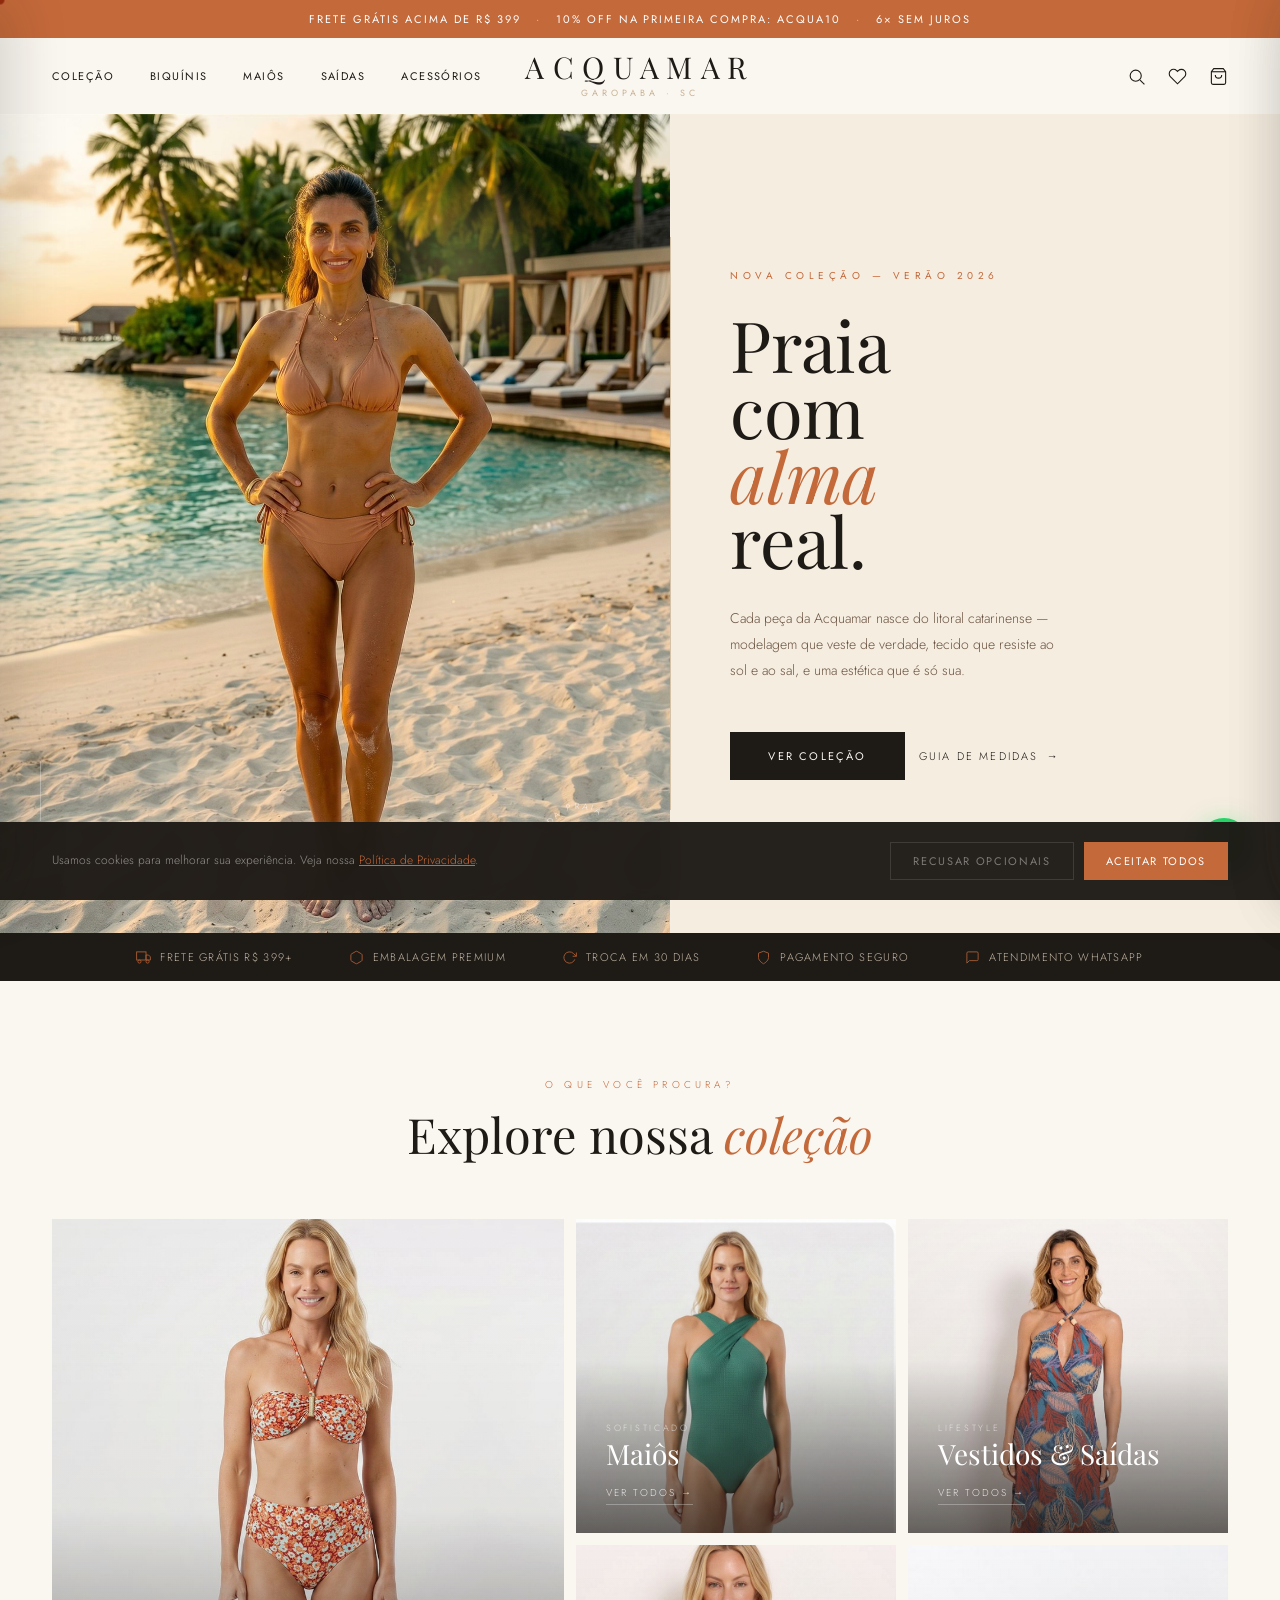
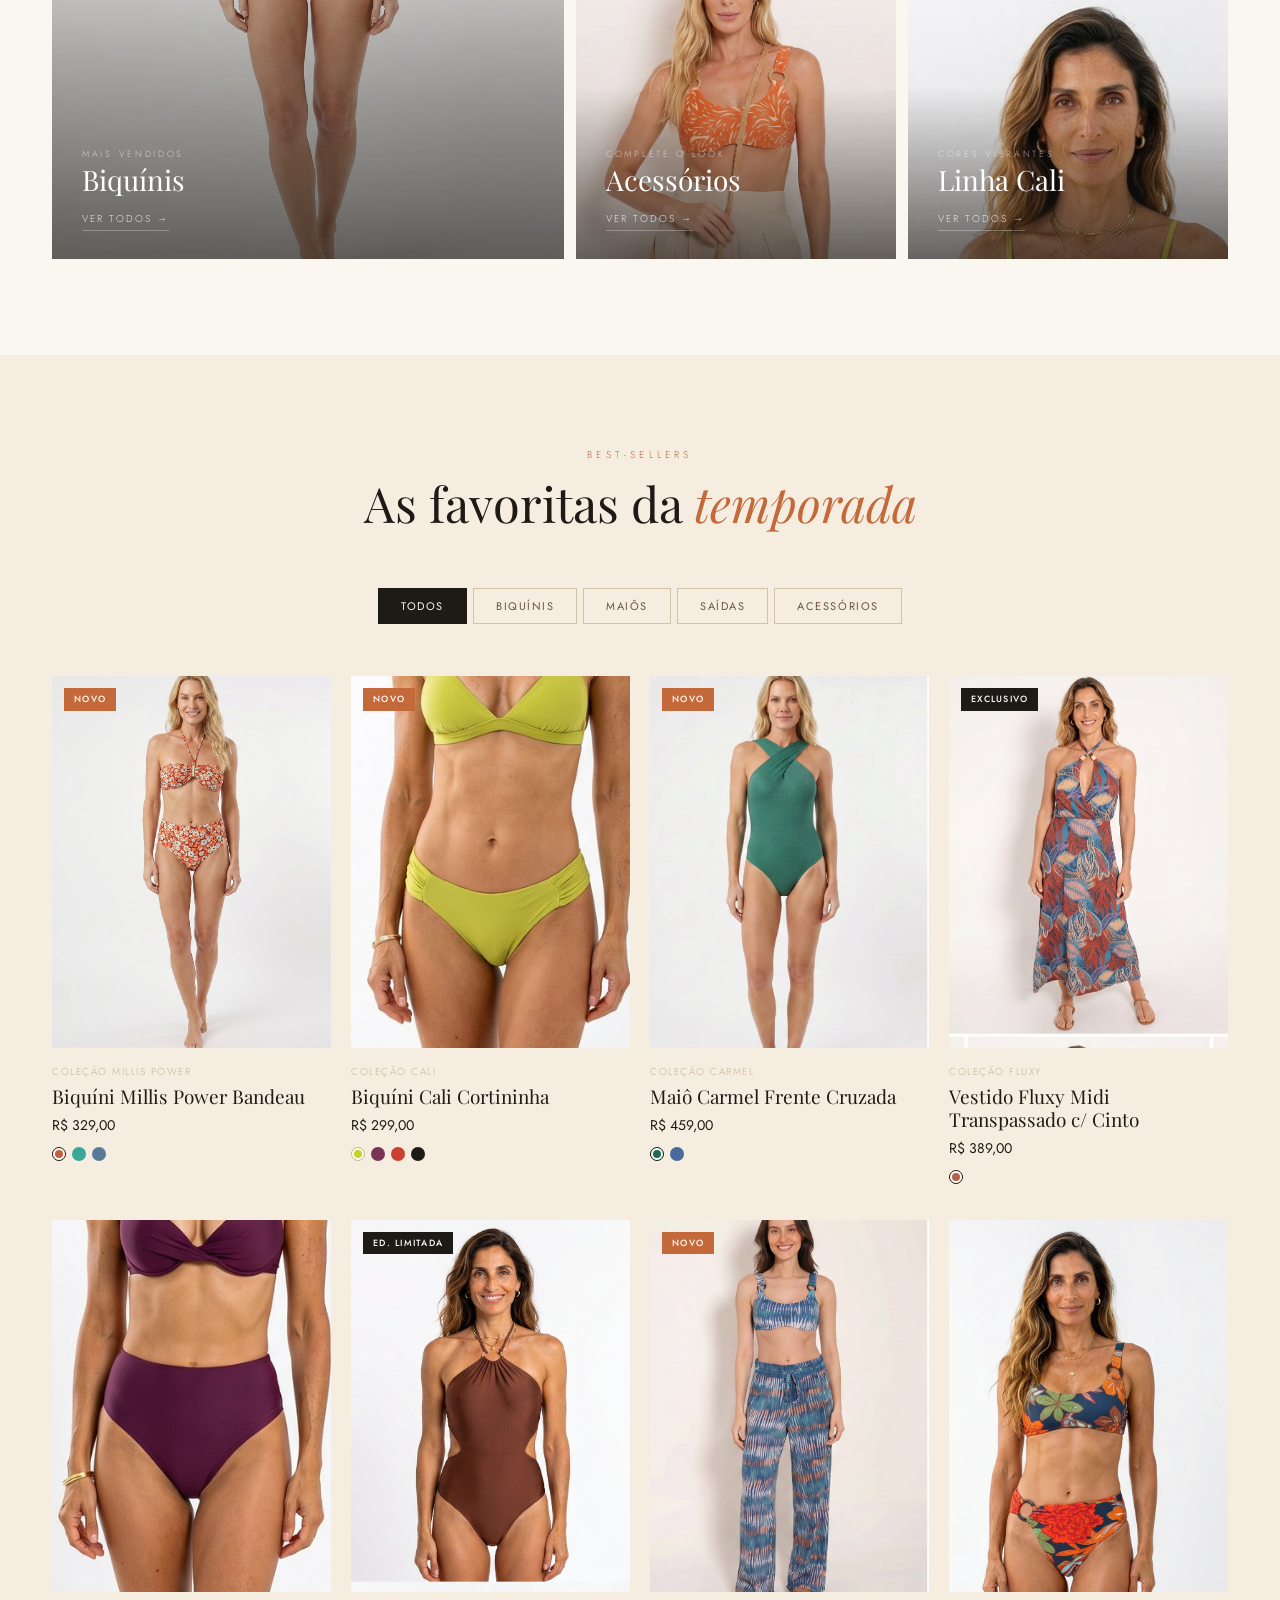
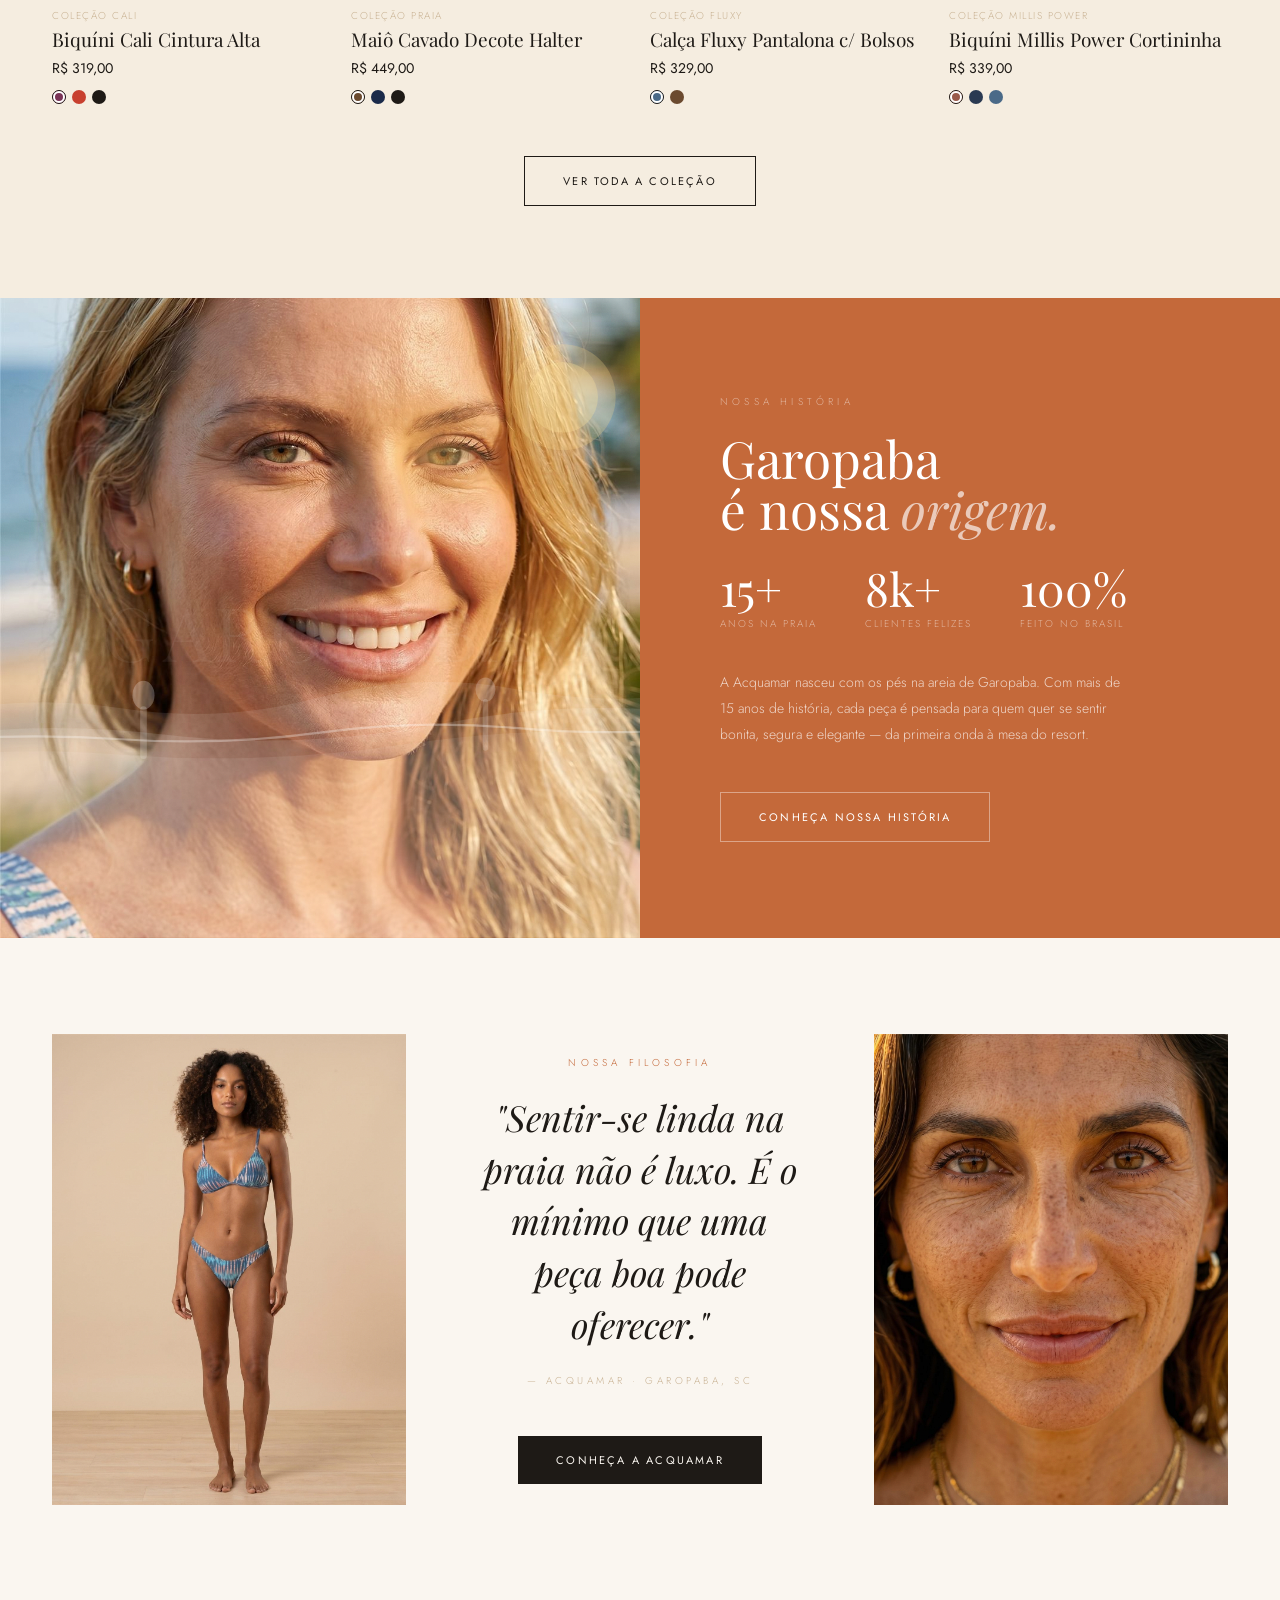
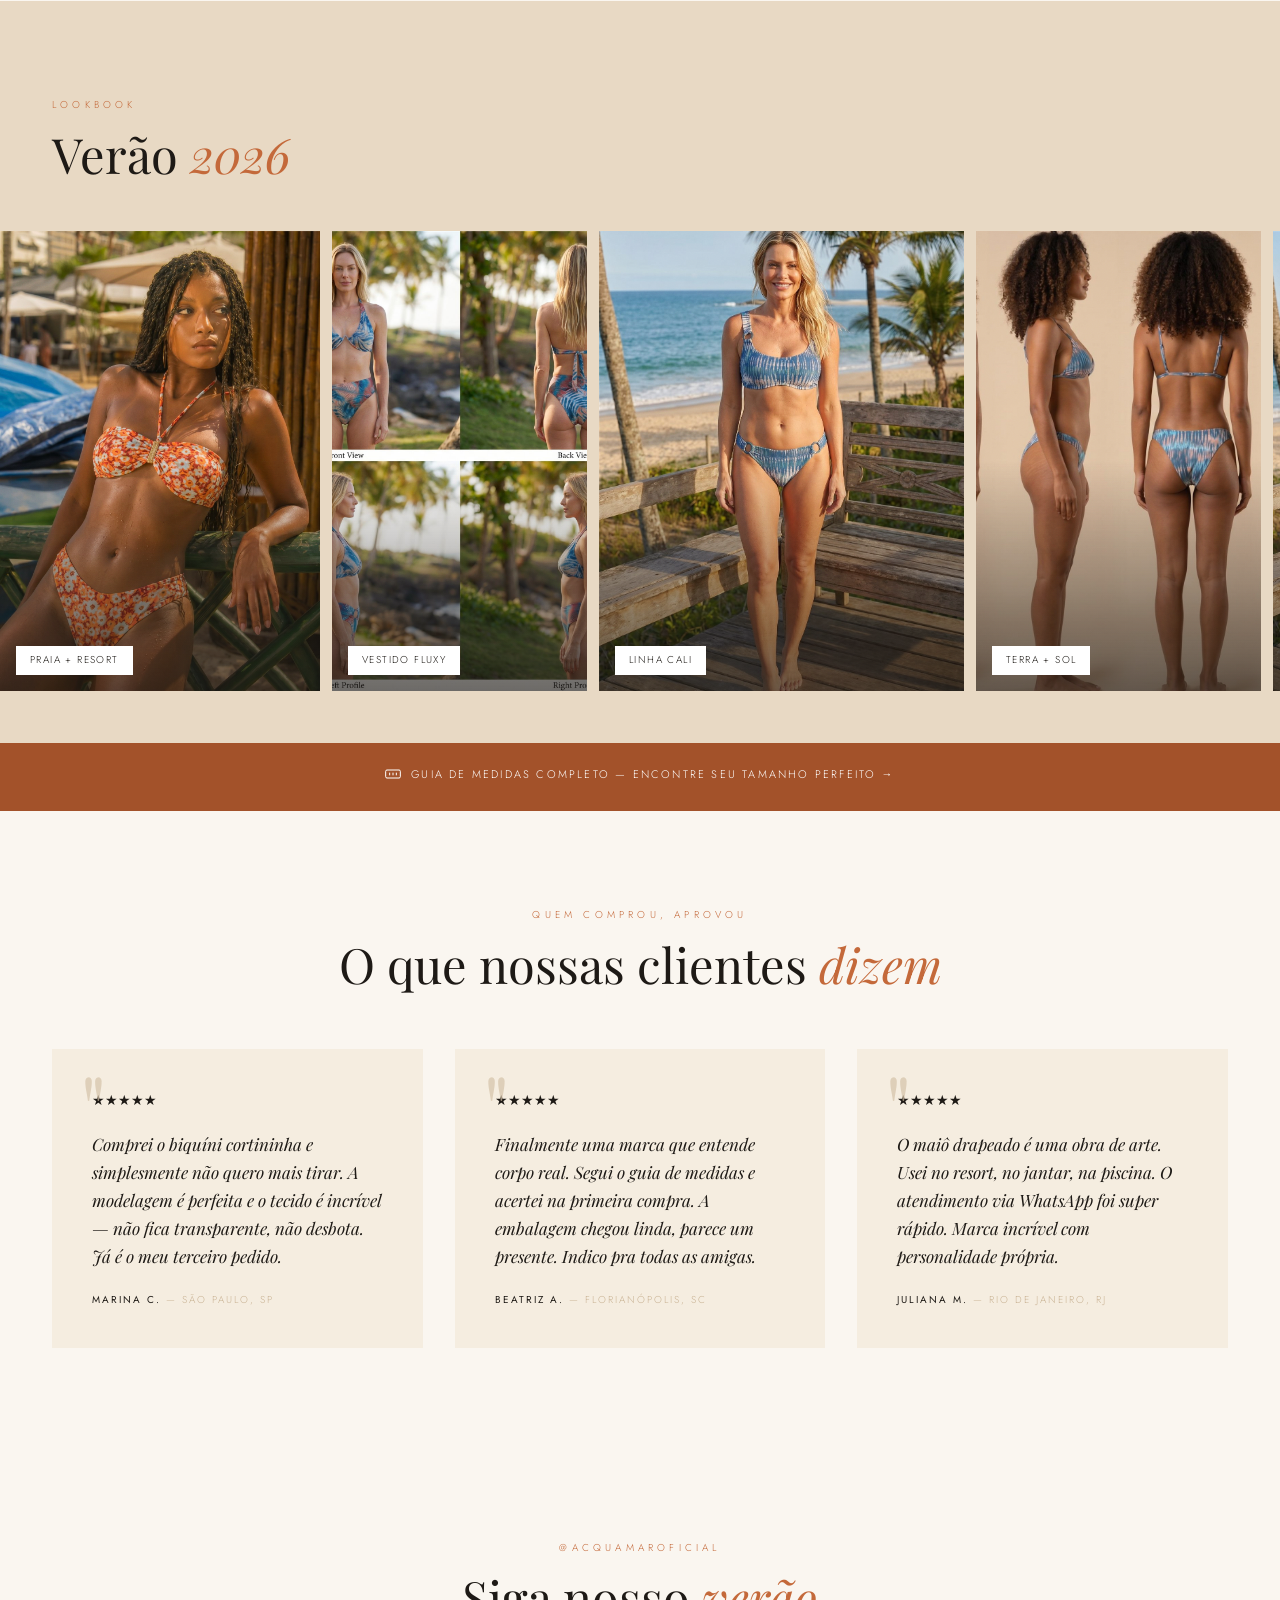
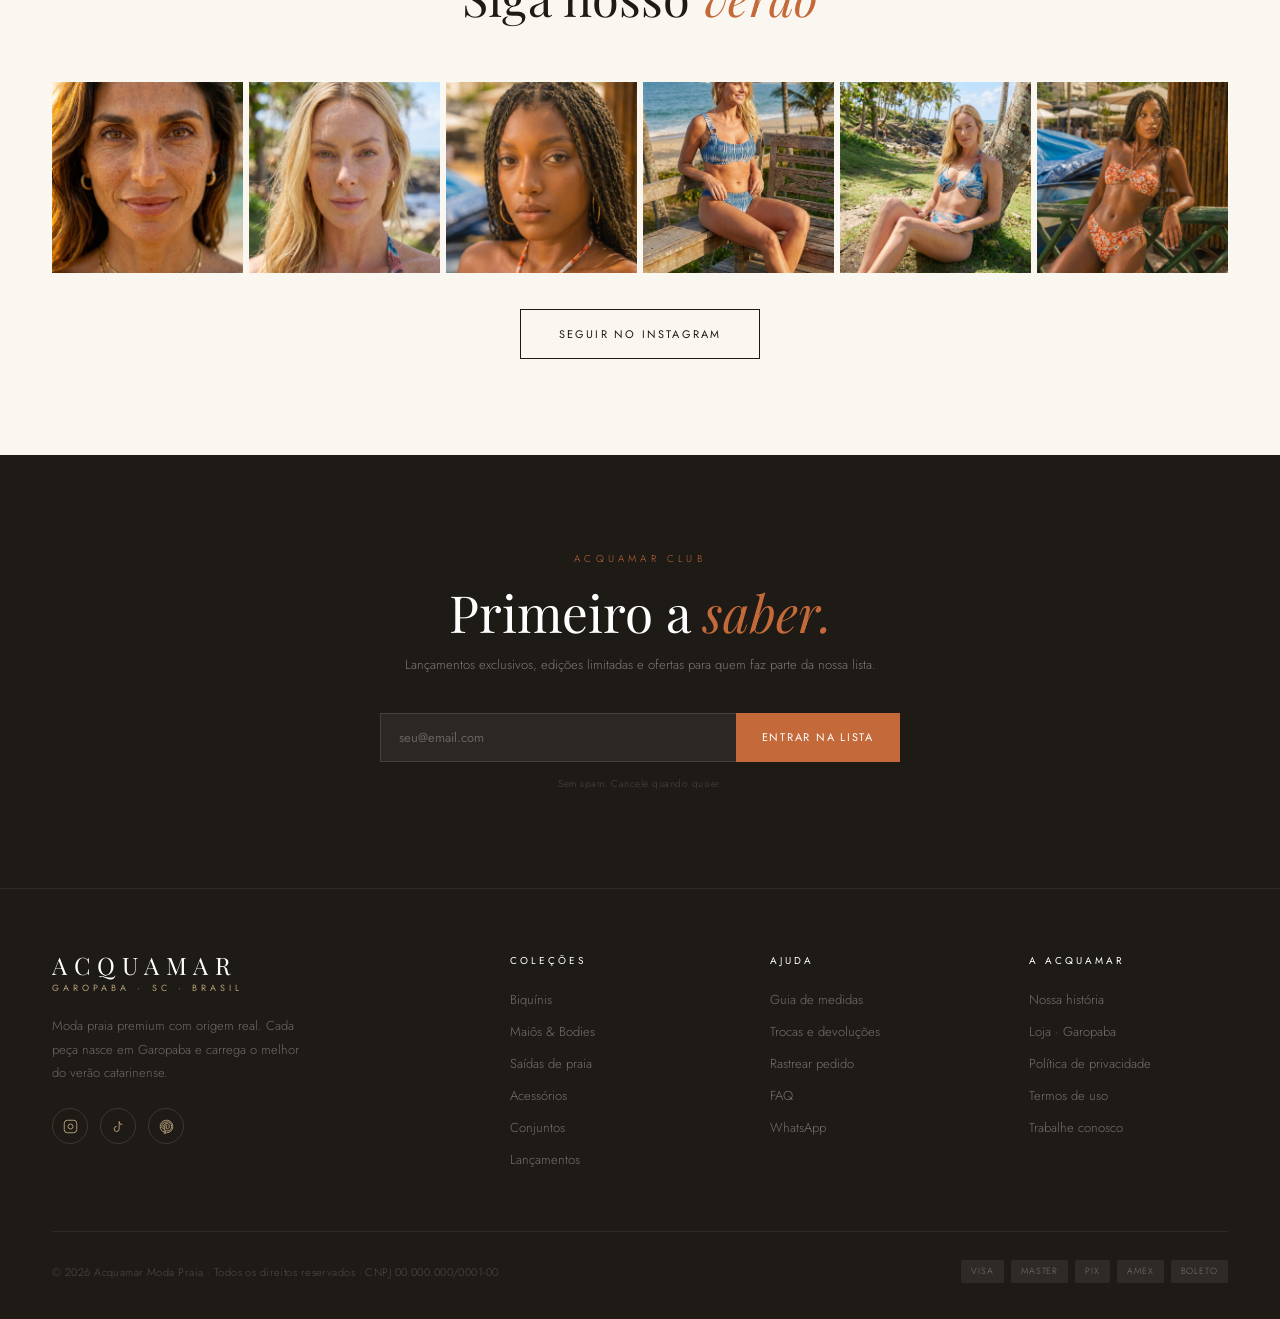
==== index.html @ 927a7f11 "fix: ajusta enquadramento das imagens no painel de categorias e separa recortes mobile" ====
<!DOCTYPE html>
<html lang="pt-BR">
<head>
  <meta charset="UTF-8"/>
  <meta name="viewport" content="width=device-width,initial-scale=1.0"/>
  <title>Acquamar — Moda Praia Premium · Garopaba</title>
  <link rel="preconnect" href="https://fonts.googleapis.com"/>
  <link rel="preconnect" href="https://fonts.gstatic.com" crossorigin/>
  <link href="https://fonts.googleapis.com/css2?family=Playfair+Display:ital,wght@0,300;0,400;1,300;1,400&family=Jost:wght@200;300;400;500&display=swap" rel="stylesheet"/>
  <style>
    *,*::before,*::after{box-sizing:border-box;margin:0;padding:0}
    :root{
      --terra:#c4693a;--terra-d:#a3522a;--terra-l:#e08860;
      --areia:#e8d9c4;--areia-d:#d4c2a8;--areia-dd:#c4ae90;
      --creme:#faf6f0;--marfim:#f5ede0;
      --coral:#d9846a;--bege:#c9b394;--palha:#b8a07a;
      --escuro:#1e1a16;--moca:#6b5442;
      --serif:'Playfair Display',Georgia,serif;
      --sans:'Jost',sans-serif;
      --ease:cubic-bezier(.22,1,.36,1);
    }
    html{scroll-behavior:smooth}
    body{background:var(--creme);color:var(--escuro);font-family:var(--sans);font-weight:300;font-size:14px;line-height:1.65;overflow-x:hidden;cursor:none}

    /* CURSOR */
    #cur{width:9px;height:9px;background:var(--terra);border-radius:50%;position:fixed;top:0;left:0;pointer-events:none;z-index:9999;transform:translate(-50%,-50%);transition:width .35s var(--ease),height .35s var(--ease),opacity .3s;mix-blend-mode:multiply}
    #cur.big{width:44px;height:44px;opacity:.2}

    ::-webkit-scrollbar{width:3px}
    ::-webkit-scrollbar-track{background:var(--creme)}
    ::-webkit-scrollbar-thumb{background:var(--bege)}

    /* ── PLACEHOLDER ENGINE ─────────────────────────────────
       Cada "foto" é um div.ph com variações de tom
       via data-tone="1..8" que o CSS mapeia pra cor    */
    .ph{
      width:100%;height:100%;
      position:relative;overflow:hidden;
      display:flex;align-items:flex-end;
      background:var(--areia-d);
    }
    .ph[data-tone="1"]{background:linear-gradient(160deg,#dfc9ad 0%,#c4a07a 100%)}
    .ph[data-tone="2"]{background:linear-gradient(160deg,#c8b090 0%,#a88050 100%)}
    .ph[data-tone="3"]{background:linear-gradient(150deg,#e0cbb0 0%,#c8a878 100%)}
    .ph[data-tone="4"]{background:linear-gradient(170deg,#d8c0a0 0%,#b89068 100%)}
    .ph[data-tone="5"]{background:linear-gradient(145deg,#c4906a 0%,#9a6040 100%)}
    .ph[data-tone="6"]{background:linear-gradient(160deg,#e8d4b8 0%,#d0b888 100%)}
    .ph[data-tone="7"]{background:linear-gradient(155deg,#b8a888 0%,#887050 100%)}
    .ph[data-tone="8"]{background:linear-gradient(160deg,#cac0b0 0%,#9a9080 100%)}

    /* Grain texture overlay em todo placeholder */
    .ph::before{
      content:'';position:absolute;inset:0;
      background-image:url("data:image/svg+xml,%3Csvg xmlns='http://www.w3.org/2000/svg' width='300' height='300'%3E%3Cfilter id='n'%3E%3CfeTurbulence type='fractalNoise' baseFrequency='0.85' numOctaves='4' stitchTiles='stitch'/%3E%3C/filter%3E%3Crect width='100%25' height='100%25' filter='url(%23n)' opacity='1'/%3E%3C/svg%3E");
      opacity:.07;mix-blend-mode:overlay;pointer-events:none;z-index:1;
    }

    /* Silhueta feminina SVG dentro do placeholder */
    .ph-fig{
      position:absolute;bottom:0;
      left:50%;transform:translateX(-50%);
      width:55%;max-width:260px;
      opacity:.22;z-index:2;
    }
    .ph-fig.left{left:30%}
    .ph-fig.right{left:70%}
    .ph-fig.small{width:35%;max-width:160px;opacity:.18}

    /* Watermark do nome da peça */
    .ph-label{
      position:absolute;bottom:18px;left:0;right:0;
      text-align:center;z-index:3;
      font-family:var(--sans);font-size:9px;
      letter-spacing:.4em;text-transform:uppercase;
      color:rgba(255,255,255,.55);font-weight:400;
    }

    /* ANN */
    .ann{background:var(--terra);color:#fff;text-align:center;font-size:11px;letter-spacing:.18em;text-transform:uppercase;padding:10px 20px;font-weight:400}
    .ann s{opacity:.55;margin:0 10px;text-decoration:none}

    /* HEADER */
    header{position:sticky;top:0;z-index:200;background:var(--creme);transition:box-shadow .4s}
    header.up{box-shadow:0 2px 40px rgba(30,26,22,.08)}
    nav{max-width:1600px;margin:0 auto;display:grid;grid-template-columns:1fr auto 1fr;align-items:center;padding:0 52px;height:76px}
    .nl2{display:flex;gap:36px;align-items:center}
    .nl2 a,.nr a{font-size:11px;letter-spacing:.13em;text-transform:uppercase;color:var(--escuro);text-decoration:none;font-weight:400;position:relative;transition:color .25s}
    .nl2 a::after{content:'';position:absolute;bottom:-2px;left:0;width:0;height:1px;background:var(--terra);transition:width .35s var(--ease)}
    .nl2 a:hover::after{width:100%}.nl2 a:hover{color:var(--terra)}
    .logo-w{text-align:center;text-decoration:none;display:block}
    .logo-n{font-family:var(--serif);font-size:30px;font-weight:400;letter-spacing:.28em;color:var(--escuro);text-transform:uppercase;display:block;line-height:1}
    .logo-c{font-size:9px;letter-spacing:.45em;text-transform:uppercase;color:var(--bege);font-weight:400;display:block;margin-top:4px}
    .nr{display:flex;gap:22px;align-items:center;justify-content:flex-end}
    .ib{display:flex;align-items:center;text-decoration:none;color:var(--escuro);transition:color .2s;position:relative}
    .ib:hover{color:var(--terra)}
    .ib svg{width:19px;height:19px;stroke:currentColor;fill:none;stroke-width:1.4}
    .bdg{background:var(--terra);color:#fff;font-size:9px;width:16px;height:16px;border-radius:50%;display:flex;align-items:center;justify-content:center;font-weight:500;position:absolute;top:-7px;right:-7px}

    /* HERO */
    .hero{display:grid;grid-template-columns:1.1fr 1fr;min-height:91vh}
    .hero-art{position:relative;overflow:hidden}
    .hero-art .ph{height:100%}
    /* Highlight solar no centro */
    .hero-art .ph::after{
      content:'';position:absolute;
      top:5%;right:15%;
      width:220px;height:220px;
      background:radial-gradient(circle,rgba(255,220,140,.35) 0%,transparent 70%);
      border-radius:50%;z-index:2;
    }
    .hero-txt{background:var(--marfim);display:flex;flex-direction:column;justify-content:center;padding:72px 68px 72px 60px;position:relative}
    .hero-txt::before{content:'';position:absolute;left:0;top:15%;height:70%;width:1px;background:var(--areia-d)}
    .h-eye{font-size:10px;letter-spacing:.45em;text-transform:uppercase;color:var(--terra);font-weight:400;margin-bottom:28px;opacity:0;animation:up .8s .5s var(--ease) forwards}
    .h-t{font-family:var(--serif);font-size:clamp(54px,5.5vw,92px);font-weight:300;line-height:.93;letter-spacing:-.01em;color:var(--escuro);margin-bottom:32px;opacity:0;animation:up .9s .65s var(--ease) forwards}
    .h-t em{font-style:italic;color:var(--terra)}
    .h-d{font-size:14px;color:var(--moca);line-height:1.85;max-width:340px;margin-bottom:48px;opacity:0;animation:up .9s .8s var(--ease) forwards}
    .h-b{display:flex;gap:14px;align-items:center;opacity:0;animation:up .9s .95s var(--ease) forwards}
    @keyframes up{from{opacity:0;transform:translateY(26px)}to{opacity:1;transform:none}}

    /* Detalhe linha oblíqua decorativa no hero-art */
    .hero-line{position:absolute;bottom:60px;left:40px;z-index:4;display:flex;flex-direction:column;gap:6px}
    .hero-line span{display:block;font-size:9px;letter-spacing:.4em;text-transform:uppercase;color:rgba(255,255,255,.5);font-family:var(--sans)}
    .hero-line::before{content:'';display:block;width:1px;height:60px;background:rgba(255,255,255,.3);margin-bottom:10px}

    /* Selo rotativo */
    .stamp{position:absolute;bottom:44px;right:44px;width:92px;height:92px;z-index:5}
    .stamp svg{animation:spin 18s linear infinite;display:block}
    @keyframes spin{to{transform:rotate(360deg)}}
    .stamp-c{position:absolute;inset:0;display:flex;align-items:center;justify-content:center;font-family:var(--serif);font-size:15px;font-style:italic;color:rgba(255,255,255,.7);pointer-events:none}

    /* BOTÕES */
    .btn{display:inline-block;text-decoration:none;font-family:var(--sans);font-size:11px;letter-spacing:.2em;text-transform:uppercase;font-weight:400;padding:15px 38px;transition:background .3s,color .3s,transform .2s}
    .btn-s{background:var(--escuro);color:var(--creme)}.btn-s:hover{background:var(--terra);transform:translateY(-1px)}
    .btn-o{border:1px solid var(--escuro);color:var(--escuro);background:transparent}.btn-o:hover{background:var(--escuro);color:var(--creme)}
    .arr{font-size:11px;letter-spacing:.2em;text-transform:uppercase;color:var(--escuro);text-decoration:none;display:inline-flex;align-items:center;gap:8px;transition:gap .3s,color .3s}.arr:hover{gap:16px;color:var(--terra)}.arr::after{content:'→'}

    /* BENEF */
    .benef{background:var(--escuro);padding:15px 52px}
    .benef-in{max-width:1600px;margin:0 auto;display:flex;justify-content:center;gap:56px;align-items:center;flex-wrap:wrap}
    .bi{display:flex;align-items:center;gap:9px;font-size:11px;letter-spacing:.12em;text-transform:uppercase;color:var(--areia);opacity:.82}
    .bi svg{width:15px;height:15px;stroke:var(--terra);fill:none;stroke-width:1.5}

    /* SECTION LABELS */
    .s-eye{font-size:10px;letter-spacing:.42em;text-transform:uppercase;color:var(--terra);display:block;margin-bottom:14px}
    .s-t{font-family:var(--serif);font-size:clamp(36px,3.8vw,60px);font-weight:300;line-height:1.05;color:var(--escuro)}.s-t em{font-style:italic;color:var(--terra)}
    .s-h{text-align:center;margin-bottom:60px}

    /* CATEGORIAS */
    .cats{padding:96px 52px;max-width:1600px;margin:0 auto}
    .cgrid{display:grid;grid-template-columns:1.6fr 1fr 1fr;grid-template-rows:auto auto;gap:12px}
    .cat{position:relative;overflow:hidden;display:block;text-decoration:none}
    .cat .ph{transition:transform .75s var(--ease);will-change:transform}
    .cat:hover .ph{transform:scale(1.04)}
    .cov{position:absolute;inset:0;background:linear-gradient(to top,rgba(30,26,22,.68) 0%,rgba(30,26,22,.06) 55%,transparent 100%);display:flex;align-items:flex-end;padding:28px 30px;z-index:10;transition:background .4s}
    .cat:hover .cov{background:linear-gradient(to top,rgba(30,26,22,.82) 0%,rgba(30,26,22,.18) 60%,transparent 100%)}
    .ctag{font-size:9px;letter-spacing:.3em;text-transform:uppercase;color:rgba(255,255,255,.6);display:block;margin-bottom:5px}
    .cname{font-family:var(--serif);font-size:28px;font-weight:300;color:#fff;display:block;margin-bottom:12px;line-height:1}
    .ccta{font-size:10px;letter-spacing:.2em;text-transform:uppercase;color:#fff;opacity:.8;border-bottom:1px solid rgba(255,255,255,.35);padding-bottom:2px;display:inline-block}
    .cat--t{grid-row:1/3}
    .cat--t .ph{height:640px}
    .cat--s .ph{height:314px}

    /* PRODUTOS */
    .prods{padding:92px 52px;background:var(--marfim)}
    .prods-in{max-width:1600px;margin:0 auto}
    .filt{display:flex;gap:6px;justify-content:center;margin-bottom:52px;flex-wrap:wrap}
    .fb{font-size:11px;letter-spacing:.14em;text-transform:uppercase;padding:9px 22px;border:1px solid var(--areia-d);background:transparent;color:var(--moca);cursor:pointer;font-family:var(--sans);font-weight:400;transition:all .25s}
    .fb.on,.fb:hover{background:var(--escuro);color:var(--creme);border-color:var(--escuro)}
    .pgrid{display:grid;grid-template-columns:repeat(4,1fr);gap:36px 20px}
    .pc{position:relative}
    .pc-img{position:relative;overflow:hidden;margin-bottom:16px}
    .pc-img .ph{aspect-ratio:3/4;transition:transform .65s var(--ease)}
    .pc:hover .pc-img .ph{transform:scale(1.04)}
    .pbdg{position:absolute;top:12px;left:12px;font-size:9px;letter-spacing:.14em;text-transform:uppercase;padding:4px 10px;font-weight:500;font-family:var(--sans);z-index:10}
    .pn{background:var(--terra);color:#fff}.pl{background:var(--escuro);color:#fff}.ps{background:var(--coral);color:#fff}
    .wish{position:absolute;top:10px;right:10px;width:34px;height:34px;background:#fff;border:none;border-radius:50%;display:flex;align-items:center;justify-content:center;cursor:pointer;opacity:0;transition:opacity .3s;box-shadow:0 2px 14px rgba(0,0,0,.1);z-index:10}
    .pc:hover .wish{opacity:1}
    .wish svg{width:15px;height:15px;stroke:var(--escuro);fill:none;stroke-width:1.5}
    .wish.on svg{fill:var(--terra);stroke:var(--terra)}
    .qadd{position:absolute;bottom:0;left:0;right:0;background:rgba(30,26,22,.9);color:#fff;text-align:center;padding:13px;font-size:10px;letter-spacing:.2em;text-transform:uppercase;opacity:0;transform:translateY(6px);transition:opacity .3s,transform .3s;cursor:pointer;border:none;width:100%;font-family:var(--sans);z-index:10}
    .pc:hover .qadd{opacity:1;transform:none}
    .pc-col{font-size:10px;letter-spacing:.15em;text-transform:uppercase;color:var(--bege);margin-bottom:4px}
    .pc-nm{font-family:var(--serif);font-size:19px;font-weight:300;color:var(--escuro);line-height:1.2;margin-bottom:6px}
    .pc-pr{font-size:14px;font-weight:400;color:var(--escuro)}
    .pc-pr .old{text-decoration:line-through;color:var(--bege);font-size:12px;margin-right:6px}
    .dots{display:flex;gap:6px;margin-top:10px}
    .dot{width:14px;height:14px;border-radius:50%;border:1px solid transparent;cursor:pointer;transition:all .2s}
    .dot:hover,.dot.on{border-color:var(--escuro);outline:2px solid #fff;outline-offset:-3px}

    /* STORY */
    .story{display:grid;grid-template-columns:1fr 1fr}
    .story-art{position:relative;overflow:hidden;min-height:580px}
    .story-art .ph{height:100%;min-height:580px}
    /* Sol suave */
    .story-art .ph::after{content:'';position:absolute;top:10%;right:20%;width:180px;height:180px;background:radial-gradient(circle,rgba(255,210,120,.4) 0%,transparent 70%);border-radius:50%;z-index:2}
    .story-txt{background:var(--terra);padding:96px 80px;display:flex;flex-direction:column;justify-content:center;color:#fff}
    .s-eye2{font-size:10px;letter-spacing:.42em;text-transform:uppercase;color:rgba(255,255,255,.5);display:block;margin-bottom:22px}
    .s-t2{font-family:var(--serif);font-size:clamp(40px,4vw,64px);font-weight:300;line-height:1.0;color:#fff;margin-bottom:30px}.s-t2 em{font-style:italic;color:rgba(255,255,255,.65)}
    .nums{display:flex;gap:48px;margin-bottom:36px;flex-wrap:wrap}
    .nv{font-family:var(--serif);font-size:46px;font-weight:300;color:#fff;display:block;line-height:1}
    .nl3{font-size:10px;letter-spacing:.2em;text-transform:uppercase;color:rgba(255,255,255,.5)}
    .s-p{font-size:14px;color:rgba(255,255,255,.72);line-height:1.85;max-width:400px;margin-bottom:44px}

    /* EDITORIAL */
    .ed{padding:96px 52px;max-width:1600px;margin:0 auto}
    .ed-g{display:grid;grid-template-columns:1fr 1.1fr 1fr;gap:40px;align-items:center}
    .ed-img{overflow:hidden}
    .ed-img .ph{aspect-ratio:3/4;transition:transform .65s var(--ease)}
    .ed-img:hover .ph{transform:scale(1.04)}
    .ed-c{text-align:center;padding:0 28px}
    .eq{font-family:var(--serif);font-size:clamp(22px,2.8vw,38px);font-weight:300;font-style:italic;line-height:1.45;color:var(--escuro);margin-bottom:22px}
    .ea{font-size:10px;letter-spacing:.35em;text-transform:uppercase;color:var(--bege)}

    /* LOOKBOOK */
    .look{padding:96px 0 0;background:var(--areia)}
    .look-h{padding:0 52px;max-width:1600px;margin:0 auto 52px}
    .sr{display:flex;gap:12px;overflow-x:auto;scroll-snap-type:x mandatory;scrollbar-width:none;padding:0 52px 52px;-webkit-overflow-scrolling:touch}
    .sr::-webkit-scrollbar{display:none}
    .lk{flex:0 0 var(--w,300px);height:460px;scroll-snap-align:start;position:relative;overflow:hidden;cursor:pointer}
    .lk .ph{height:100%;transition:transform .65s var(--ease)}
    .lk:hover .ph{transform:scale(1.06)}
    .lk-over{position:absolute;inset:0;background:linear-gradient(to top,rgba(30,26,22,.65) 0%,transparent 50%);z-index:3}
    .lk-tag{position:absolute;bottom:16px;left:16px;background:#fff;font-size:10px;letter-spacing:.14em;text-transform:uppercase;color:var(--escuro);padding:6px 14px;z-index:4}

    /* GUIA */
    .guide{background:var(--terra-d);padding:22px 52px;text-align:center}
    .guide a{font-size:11px;letter-spacing:.2em;text-transform:uppercase;color:#fff;text-decoration:none;display:inline-flex;align-items:center;gap:10px}
    .guide svg{width:16px;height:16px;stroke:#fff;fill:none;stroke-width:1.5}

    /* REVIEWS */
    .revs{padding:96px 52px;max-width:1600px;margin:0 auto;text-align:center}
    .rg{display:grid;grid-template-columns:repeat(3,1fr);gap:32px;margin-top:56px}
    .rv{text-align:left;padding:40px;background:var(--marfim);position:relative}
    .rv::before{content:'"';font-family:var(--serif);font-size:90px;color:var(--areia-d);position:absolute;top:12px;left:28px;line-height:1;opacity:.7}
    .stars{display:flex;gap:3px;margin-bottom:18px}.star{color:var(--terra);font-size:13px}
    .rv-t{font-family:var(--serif);font-size:17px;font-weight:300;line-height:1.65;color:var(--escuro);margin-bottom:22px;font-style:italic}
    .rv-w{font-size:10px;letter-spacing:.2em;text-transform:uppercase;color:var(--bege)}.rv-w strong{color:var(--escuro);font-weight:400}

    /* INSTAGRAM */
    .insta{padding:96px 52px;background:var(--creme)}
    .insta-in{max-width:1600px;margin:0 auto}
    .igg{display:grid;grid-template-columns:repeat(6,1fr);gap:6px;margin-top:52px}
    .ig{position:relative;overflow:hidden;aspect-ratio:1;cursor:pointer}
    .ig .ph{height:100%;transition:transform .55s var(--ease)}
    .ig:hover .ph{transform:scale(1.09)}
    .ig-ov{position:absolute;inset:0;background:rgba(196,105,58,.8);display:flex;align-items:center;justify-content:center;opacity:0;transition:opacity .35s;z-index:10}
    .ig:hover .ig-ov{opacity:1}
    .ig-ov svg{width:26px;height:26px;stroke:#fff;fill:none;stroke-width:1.5}
    .ig-cta{text-align:center;margin-top:36px}

    /* NEWSLETTER */
    .nl{background:var(--escuro);padding:96px 52px;text-align:center}
    .nl-in{max-width:680px;margin:0 auto}
    .nl-e{font-size:10px;letter-spacing:.42em;text-transform:uppercase;color:var(--terra);display:block;margin-bottom:18px}
    .nl-t{font-family:var(--serif);font-size:clamp(36px,4vw,56px);font-weight:300;color:#fff;margin-bottom:14px;line-height:1.05}.nl-t em{font-style:italic;color:var(--terra)}
    .nl-p{font-size:13px;color:rgba(255,255,255,.42);margin-bottom:36px;line-height:1.8}
    .nl-f{display:flex;max-width:520px;margin:0 auto}
    .nl-f input{flex:1;background:rgba(255,255,255,.06);border:1px solid rgba(255,255,255,.12);border-right:none;color:#fff;font-family:var(--sans);font-size:13px;padding:14px 18px;outline:none;transition:border-color .2s}
    .nl-f input::placeholder{color:rgba(255,255,255,.28)}.nl-f input:focus{border-color:var(--terra)}
    .nl-f button{background:var(--terra);color:#fff;border:none;font-family:var(--sans);font-size:11px;letter-spacing:.16em;text-transform:uppercase;padding:14px 26px;cursor:pointer;transition:background .2s;white-space:nowrap}.nl-f button:hover{background:var(--terra-d)}
    .nl-fine{font-size:10px;color:rgba(255,255,255,.2);margin-top:14px;letter-spacing:.05em}

    /* FOOTER */
    footer{background:var(--escuro);border-top:1px solid rgba(255,255,255,.07);padding:64px 52px 36px}
    .ft-in{max-width:1600px;margin:0 auto}
    .ft-top{display:grid;grid-template-columns:2fr 1fr 1fr 1fr;gap:60px;margin-bottom:60px}
    .ft-brand .logo-n{color:#fff;font-size:24px}
    .ft-brand .logo-c{color:var(--palha)}
    .ft-brand p{color:rgba(255,255,255,.35);font-size:13px;line-height:1.8;margin-top:18px;max-width:250px}
    .soc{display:flex;gap:12px;margin-top:24px}
    .soc a{width:36px;height:36px;border:1px solid rgba(255,255,255,.12);border-radius:50%;display:flex;align-items:center;justify-content:center;transition:background .2s,border-color .2s;text-decoration:none}
    .soc a:hover{background:var(--terra);border-color:var(--terra)}
    .soc svg{width:15px;height:15px;stroke:var(--palha);fill:none;stroke-width:1.5}.soc a:hover svg{stroke:#fff}
    .fc h4{font-size:10px;letter-spacing:.3em;text-transform:uppercase;color:#fff;margin-bottom:18px;font-weight:400}
    .fc ul{list-style:none}.fc ul li+li{margin-top:9px}
    .fc ul a{color:rgba(255,255,255,.38);text-decoration:none;font-size:13px;transition:color .2s}.fc ul a:hover{color:#fff}
    .ft-bot{padding-top:28px;border-top:1px solid rgba(255,255,255,.07);display:flex;justify-content:space-between;align-items:center;flex-wrap:wrap;gap:14px}
    .ft-bot p{font-size:11px;color:rgba(255,255,255,.22);letter-spacing:.04em}
    .pay{display:flex;gap:7px}
    .pay span{background:rgba(255,255,255,.07);color:rgba(255,255,255,.35);font-size:9px;letter-spacing:.1em;text-transform:uppercase;padding:4px 10px;border-radius:2px}

    /* FAB */
    .fab{position:fixed;bottom:30px;right:30px;z-index:300;width:52px;height:52px;background:#25d366;border-radius:50%;display:flex;align-items:center;justify-content:center;box-shadow:0 4px 24px rgba(37,211,102,.4);text-decoration:none;transition:transform .3s,box-shadow .3s}
    .fab:hover{transform:scale(1.1)}.fab svg{width:24px;height:24px;fill:#fff}

    /* COOKIE */
    .ck{position:fixed;bottom:0;left:0;right:0;z-index:400;background:rgba(30,26,22,.97);backdrop-filter:blur(10px);padding:20px 52px;display:flex;align-items:center;justify-content:space-between;gap:28px;flex-wrap:wrap;transform:translateY(100%);animation:ckup .6s 2.5s var(--ease) forwards}
    @keyframes ckup{to{transform:translateY(0)}}
    .ck-p{font-size:12px;color:rgba(255,255,255,.5);max-width:600px;line-height:1.65}.ck-p a{color:var(--terra)}
    .ck-a{display:flex;gap:10px}
    .ck-ok{background:var(--terra);color:#fff;border:none;font-family:var(--sans);font-size:11px;letter-spacing:.15em;text-transform:uppercase;padding:10px 22px;cursor:pointer;transition:background .2s}.ck-ok:hover{background:var(--terra-d)}
    .ck-no{background:transparent;color:rgba(255,255,255,.4);border:1px solid rgba(255,255,255,.12);font-family:var(--sans);font-size:11px;letter-spacing:.15em;text-transform:uppercase;padding:10px 22px;cursor:pointer;transition:all .2s}.ck-no:hover{color:#fff;border-color:rgba(255,255,255,.35)}

    /* REVEAL */
    .rv2{opacity:0;transform:translateY(28px);transition:opacity .85s var(--ease),transform .85s var(--ease)}.rv2.show{opacity:1;transform:none}

    /* RESPONSIVE */
    @media(max-width:1024px){
      .pgrid{grid-template-columns:repeat(3,1fr)}
      .igg{grid-template-columns:repeat(3,1fr)}
      .ft-top{grid-template-columns:1fr 1fr;gap:36px}
    }
    @media(max-width:768px){
      nav{padding:0 20px}.nl2{display:none}
      .hero{grid-template-columns:1fr}.hero-art .ph{height:55vw;min-height:300px}
      .hero-txt{padding:48px 24px}.hero-txt::before{display:none}
      .cats{padding:64px 20px}
      .cgrid{grid-template-columns:1fr 1fr}
      .cat--t{grid-column:1/-1;grid-row:auto}.cat--t .ph{height:300px}
      .prods{padding:64px 20px}
      .pgrid{grid-template-columns:repeat(2,1fr);gap:20px 10px}
      .story{grid-template-columns:1fr}.story-txt{padding:60px 24px}.story-art .ph{min-height:260px}
      .ed{padding:64px 20px}.ed-g{grid-template-columns:1fr;gap:24px}
      .look-h{padding:0 20px}.sr{padding:0 20px 40px}
      .revs{padding:64px 20px}.rg{grid-template-columns:1fr}
      .insta{padding:64px 20px}.igg{grid-template-columns:repeat(3,1fr)}
      .nl{padding:64px 24px}.nl-f{flex-direction:column}
      .nl-f input{border-right:1px solid rgba(255,255,255,.12);border-bottom:none}
      footer{padding:48px 20px 28px}.ft-top{grid-template-columns:1fr;gap:28px}
      .benef-in{gap:20px}.ck{padding:20px}
    }

    /* Restaurar cursor e ocultar elemento customizado em dispositivos touch */
    @media (hover: none) and (pointer: coarse) {
      body {
        cursor: auto !important;
      }
      #cur {
        display: none !important;
      }
    }

    /* ── MENU HAMBURGUER & DRAWER MOBILE ───────────────────── */
    .hamburger-btn {
      display: none;
      flex-direction: column;
      justify-content: space-between;
      width: 22px;
      height: 14px;
      background: none;
      border: none;
      cursor: pointer;
      padding: 0;
      z-index: 210;
    }
    .hamburger-btn span {
      display: block;
      width: 100%;
      height: 1.5px;
      background-color: var(--escuro);
      transition: transform 0.3s var(--ease), opacity 0.3s;
    }
    
    .drawer-overlay {
      position: fixed;
      inset: 0;
      background: rgba(30, 26, 22, 0.4);
      backdrop-filter: blur(5px);
      -webkit-backdrop-filter: blur(5px);
      z-index: 999;
      opacity: 0;
      pointer-events: none;
      transition: opacity 0.4s var(--ease);
    }
    .drawer-overlay.open {
      opacity: 1;
      pointer-events: auto;
    }
    
    .drawer {
      position: fixed;
      top: 0;
      left: 0;
      bottom: 0;
      width: 320px;
      max-width: 85vw;
      background: var(--creme);
      border-right: 1px solid var(--areia-d);
      z-index: 1000;
      transform: translateX(-100%);
      transition: transform 0.4s var(--ease);
      display: flex;
      flex-direction: column;
      box-shadow: 15px 0 50px rgba(30, 26, 22, 0.15);
    }
    .drawer.open {
      transform: translateX(0);
    }
    
    .drawer-header {
      padding: 24px 30px;
      display: flex;
      justify-content: space-between;
      align-items: center;
      border-bottom: 1px solid var(--areia-d);
    }
    .drawer-title {
      font-family: var(--sans);
      font-size: 10px;
      letter-spacing: 0.25em;
      text-transform: uppercase;
      color: var(--bege);
      font-weight: 500;
    }
    .drawer-close {
      font-size: 26px;
      line-height: 1;
      background: none;
      border: none;
      cursor: pointer;
      color: var(--escuro);
      padding: 0;
      display: flex;
      align-items: center;
      justify-content: center;
      transition: color 0.25s;
    }
    .drawer-close:hover {
      color: var(--terra);
    }
    
    .drawer-nav {
      flex: 1;
      padding: 36px 30px;
      display: flex;
      flex-direction: column;
      gap: 24px;
      overflow-y: auto;
    }
    .drawer-link {
      font-family: var(--sans);
      font-size: 15px;
      letter-spacing: 0.12em;
      text-transform: uppercase;
      color: var(--escuro);
      text-decoration: none;
      font-weight: 400;
      transition: color 0.25s, padding-left 0.25s var(--ease);
      display: flex;
      align-items: center;
      justify-content: space-between;
    }
    .drawer-link:hover, .drawer-link.active {
      color: var(--terra);
      padding-left: 8px;
    }
    .drawer-link span {
      font-size: 10px;
      opacity: 0.5;
      transition: transform 0.25s;
    }
    .drawer-link:hover span {
      transform: translateX(4px);
    }
    .drawer-divider {
      height: 1px;
      background-color: var(--areia-d);
      margin: 12px 0;
    }
    .drawer-admin-link {
      margin-top: auto;
      color: var(--terra);
      border: 1px solid var(--terra);
      padding: 14px 20px;
      text-align: center;
      justify-content: center;
      font-size: 11px;
      letter-spacing: 0.15em;
      font-weight: 500;
      transition: background 0.3s, color 0.3s, border-color 0.3s;
      text-decoration: none;
    }
    .drawer-admin-link:hover {
      background: var(--terra);
      color: #fff;
      padding-left: 20px;
    }
    
    .drawer-footer {
      padding: 30px;
      border-top: 1px solid var(--areia-d);
      display: flex;
      flex-direction: column;
      gap: 16px;
    }
    .drawer-social {
      display: flex;
      gap: 14px;
    }
    .drawer-social a {
      width: 32px;
      height: 32px;
      border: 1px solid var(--areia-d);
      border-radius: 50%;
      display: flex;
      align-items: center;
      justify-content: center;
      color: var(--moca);
      transition: background 0.25s, color 0.25s, border-color 0.25s;
      text-decoration: none;
    }
    .drawer-social a:hover {
      background: var(--terra);
      color: #fff;
      border-color: var(--terra);
    }
    .drawer-social svg {
      width: 14px;
      height: 14px;
      fill: none;
      stroke: currentColor;
      stroke-width: 1.5;
    }
    .drawer-footer p {
      font-size: 9px;
      letter-spacing: 0.08em;
      color: var(--bege);
      text-transform: uppercase;
    }
    
    @media (max-width: 768px) {
      .hamburger-btn {
        display: flex;
      }
      nav {
        grid-template-columns: 1fr auto 1fr !important;
      }
      .logo-w {
        grid-column: 2;
      }
      .nr {
        grid-column: 3;
      }
    }
  </style>
  <link rel="stylesheet" href="assets/store.css?v=7"/>
  <link rel="stylesheet" href="assets/mobile.css?v=8"/>
</head>
<body>
<!-- Drawer Mobile -->
<div class="drawer-overlay" id="drawerOverlay"></div>
<aside class="drawer" id="drawer">
  <div class="drawer-header">
    <span class="drawer-title">Navegação</span>
    <button class="drawer-close" id="drawerClose" aria-label="Fechar Menu">&times;</button>
  </div>
  <nav class="drawer-nav">
    <a href="index.html" class="drawer-link" id="link-home">Coleção <span>→</span></a>
    <a href="biquinis.html" class="drawer-link" id="link-biquinis">Biquínis <span>→</span></a>
    <a href="maios.html" class="drawer-link" id="link-maios">Maiôs &amp; Bodies <span>→</span></a>
    <a href="saidas.html" class="drawer-link" id="link-saidas">Saídas de Praia <span>→</span></a>
    <a href="acessorios.html" class="drawer-link" id="link-acessorios">Acessórios <span>→</span></a>
    <div class="drawer-divider"></div>
    <a href="guia-medidas.html" class="drawer-link" id="link-guia">Guia de Medidas <span>→</span></a>
    <a href="historia.html" class="drawer-link" id="link-historia">Nossa História <span>→</span></a>
    <a href="https://nicolassalesbr-lang.github.io/acquamar-admin/" target="_blank" class="drawer-admin-link">
      Painel Administrativo
    </a>
  </nav>
  <div class="drawer-footer">
    <div class="drawer-social">
      <a href="#" aria-label="Instagram"><svg viewBox="0 0 24 24"><rect x="2" y="2" width="20" height="20" rx="5"/><circle cx="12" cy="12" r="4"/></svg></a>
      <a href="https://wa.me/5548000000000" target="_blank" aria-label="WhatsApp"><svg viewBox="0 0 24 24"><path d="M21 11.5a8.38 8.38 0 0 1-.9 3.8 8.5 8.5 0 0 1-7.6 4.7 8.38 8.38 0 0 1-3.8-.9L3 21l1.9-5.7a8.38 8.38 0 0 1-.9-3.8 8.5 8.5 0 0 1 4.7-7.6 8.38 8.38 0 0 1 3.8-.9h.5a8.48 8.48 0 0 1 8 8v.5z"/></svg></a>
    </div>
    <p>&copy; 2026 Acquamar · Garopaba · SC</p>
  </div>
</aside>

<div id="cur"></div>


<!-- ── Announcement ──────────────────────────────────────── -->
<div class="ann">
  Frete grátis acima de R$&nbsp;399 <s>·</s> 10% OFF na primeira compra: ACQUA10 <s>·</s> 6× sem juros
</div>

<!-- ── Header ────────────────────────────────────────────── -->
<header id="hdr">
  <nav>
    <button class="hamburger-btn" id="mburger" aria-label="Abrir Menu">
      <span></span>
      <span></span>
      <span></span>
    </button>
    <div class="nl2">
      <a href="index.html">Coleção</a>
      <a href="biquinis.html">Biquínis</a>
      <a href="maios.html">Maiôs</a>
      <a href="saidas.html">Saídas</a>
      <a href="acessorios.html">Acessórios</a>
    </div>
    <a class="logo-w" href="index.html">
      <span class="logo-n">Acquamar</span>
      <span class="logo-c">Garopaba · SC</span>
    </a>
    <div class="nr">
      <a class="ib" href="#" aria-label="Buscar"><svg viewBox="0 0 24 24"><circle cx="11" cy="11" r="7"/><line x1="16.5" y1="16.5" x2="22" y2="22"/></svg></a>
      <a class="ib" href="#" aria-label="Favoritos"><svg viewBox="0 0 24 24"><path d="M20.84 4.61a5.5 5.5 0 0 0-7.78 0L12 5.67l-1.06-1.06a5.5 5.5 0 0 0-7.78 7.78l1.06 1.06L12 21.23l7.78-7.78 1.06-1.06a5.5 5.5 0 0 0 0-7.78z"/></svg></a>
      <a class="ib" href="#" aria-label="Sacola" style="position:relative">
        <svg viewBox="0 0 24 24"><path d="M6 2L3 6v14a2 2 0 002 2h14a2 2 0 002-2V6l-3-4z"/><line x1="3" y1="6" x2="21" y2="6"/><path d="M16 10a4 4 0 01-8 0"/></svg>
        <span class="bdg"></span>
      </a>
    </div>
  </nav>
</header>

<!-- ── Hero ──────────────────────────────────────────────── -->
<section class="hero">
  <div class="hero-art">
    <div class="ph" data-tone="5">
      <img src="images/espanhola-c.jpg" alt="Acquamar Hero" style="width:100%; height:100%; object-fit:cover; position:absolute; inset:0; z-index:0;">
      <!-- Detalhe de localização -->
      <div class="hero-line" style="z-index: 2;">
        <span>Garopaba</span>
        <span>Santa Catarina</span>
      </div>
      <!-- Stamp -->
      <div class="stamp" style="z-index: 2;">
        <svg viewBox="0 0 100 100" xmlns="http://www.w3.org/2000/svg">
          <path id="tp" d="M50,50 m-37,0 a37,37 0 1,1 74,0 a37,37 0 1,1 -74,0" fill="none"/>
          <text font-size="9.5" font-family="Jost,sans-serif" fill="rgba(255,255,255,.7)" letter-spacing="2.5" font-weight="300">
            <textPath href="#tp">MODA PRAIA · GAROPABA · BRASIL ·</textPath>
          </text>
        </svg>
        <span class="stamp-c" style="z-index: 2;">2009</span>
      </div>
    </div>
  </div>
  <div class="hero-txt">
    <p class="h-eye">Nova Coleção — Verão 2026</p>
    <h1 class="h-t">Praia<br>com<br><em>alma</em><br>real.</h1>
    <p class="h-d">Cada peça da Acquamar nasce do litoral catarinense — modelagem que veste de verdade, tecido que resiste ao sol e ao sal, e uma estética que é só sua.</p>
    <div class="h-b">
      <a href="index.html#categorias" class="btn btn-s">Ver coleção</a>
      <a href="guia-medidas.html" class="arr">Guia de medidas</a>
    </div>
  </div>
</section>

<!-- ── Benefits ──────────────────────────────────────────── -->
<div class="benef">
  <div class="benef-in">
    <div class="bi"><svg viewBox="0 0 24 24"><rect x="1" y="3" width="15" height="13"/><polygon points="16 8 20 8 23 11 23 16 16 16 16 8"/><circle cx="5.5" cy="18.5" r="2.5"/><circle cx="18.5" cy="18.5" r="2.5"/></svg>Frete grátis R$ 399+</div>
    <div class="bi"><svg viewBox="0 0 24 24"><path d="M21 16V8a2 2 0 00-1-1.73l-7-4a2 2 0 00-2 0l-7 4A2 2 0 003 8v8a2 2 0 001 1.73l7 4a2 2 0 002 0l7-4A2 2 0 0021 16z"/></svg>Embalagem premium</div>
    <div class="bi"><svg viewBox="0 0 24 24"><polyline points="23 4 23 10 17 10"/><path d="M20.49 15a9 9 0 11-2.12-9.36L23 10"/></svg>Troca em 30 dias</div>
    <div class="bi"><svg viewBox="0 0 24 24"><path d="M12 22s8-4 8-10V5l-8-3-8 3v7c0 6 8 10 8 10z"/></svg>Pagamento seguro</div>
    <div class="bi"><svg viewBox="0 0 24 24"><path d="M21 15a2 2 0 01-2 2H7l-4 4V5a2 2 0 012-2h14a2 2 0 012 2z"/></svg>Atendimento WhatsApp</div>
  </div>
</div>

<!-- ── Categorias ─────────────────────────────────────────── -->
<section class="cats" id="categorias">
  <div class="s-h rv2">
    <span class="s-eye">O que você procura?</span>
    <h2 class="s-t">Explore nossa <em>coleção</em></h2>
  </div>
  <div class="cgrid rv2">

    <a class="cat cat--t" href="biquinis.html">
      <div class="ph" data-tone="3">
        <img src="images/prod-b1.jpg?v=7" alt="Biquínis" style="width:100%; height:100%; object-fit:cover; object-position:center top; position:absolute; inset:0; z-index:0;">
      </div>
      <div class="cov"><div><span class="ctag">Mais vendidos</span><span class="cname">Biquínis</span><span class="ccta">Ver todos →</span></div></div>
    </a>

    <a class="cat cat--s" href="maios.html">
      <div class="ph" data-tone="2">
        <img src="images/prod-m3.jpg?v=7" alt="Maiôs" style="width:100%; height:100%; object-fit:cover; object-position:center top; position:absolute; inset:0; z-index:0;">
      </div>
      <div class="cov"><div><span class="ctag">Sofisticado</span><span class="cname">Maiôs</span><span class="ccta">Ver todos →</span></div></div>
    </a>

    <a class="cat cat--s" href="saidas.html">
      <div class="ph" data-tone="6">
        <img src="images/prod-v1.jpg?v=7" alt="Vestidos e Saídas" style="width:100%; height:100%; object-fit:cover; object-position:center top; position:absolute; inset:0; z-index:0;">
      </div>
      <div class="cov"><div><span class="ctag">Lifestyle</span><span class="cname">Vestidos &amp; Saídas</span><span class="ccta">Ver todos →</span></div></div>
    </a>

    <a class="cat cat--s" href="acessorios.html">
      <div class="ph" data-tone="4">
        <img src="images/prod-a2.jpg?v=7" alt="Acessórios" style="width:100%; height:100%; object-fit:cover; object-position:center top; position:absolute; inset:0; z-index:0;">
      </div>
      <div class="cov"><div><span class="ctag">Complete o look</span><span class="cname">Acessórios</span><span class="ccta">Ver todos →</span></div></div>
    </a>

    <a class="cat cat--s" href="biquinis.html">
      <div class="ph" data-tone="1">
        <img src="images/prod-b3.jpg?v=7" alt="Coleção Cali" style="width:100%; height:100%; object-fit:cover; object-position:center top; position:absolute; inset:0; z-index:0;">
      </div>
      <div class="cov"><div><span class="ctag">Cores vibrantes</span><span class="cname">Linha Cali</span><span class="ccta">Ver todos →</span></div></div>
    </a>

  </div>
</section>

<!-- ── Produtos ───────────────────────────────────────────── -->
<section class="prods" id="produtos">
  <div class="prods-in">
    <div class="s-h rv2">
      <span class="s-eye">Best-sellers</span>
      <h2 class="s-t">As favoritas da <em>temporada</em></h2>
    </div>
    <div class="filt rv2">
      <button class="fb on">Todos</button>
      <button class="fb">Biquínis</button>
      <button class="fb">Maiôs</button>
      <button class="fb">Saídas</button>
      <button class="fb">Acessórios</button>
    </div>
    <div class="pgrid" data-acq-grid="featured">
      <div class="pc rv2 show" data-acq-id="biq-millis-bandeau"><div class="pc-img"><div class="ph"><img src="images/prod-b1.jpg?v=7" alt="Biquíni Millis Power Bandeau" loading="lazy" style="width:100%;height:100%;object-fit:cover;position:absolute;inset:0;z-index:0"></div><span class="pbdg pn">Novo</span><button class="wish" aria-label="Favoritar"><svg viewBox="0 0 24 24"><path d="M20.84 4.61a5.5 5.5 0 0 0-7.78 0L12 5.67l-1.06-1.06a5.5 5.5 0 0 0-7.78 7.78l1.06 1.06L12 21.23l7.78-7.78 1.06-1.06a5.5 5.5 0 0 0 0-7.78z"/></svg></button><button class="qadd">Escolher tamanho</button></div><p class="pc-col">Coleção Millis Power</p><h3 class="pc-nm">Biquíni Millis Power Bandeau</h3><p class="pc-pr">R$ 329,00</p><div class="dots"><div class="dot on" style="background:#c2603a" title="Penca"></div><div class="dot" style="background:#3aa898" title="Mimosa Turquesa"></div><div class="dot" style="background:#5a7a9a" title="Angra"></div></div></div>
      <div class="pc rv2 show" data-acq-id="biq-cali-cortininha"><div class="pc-img"><div class="ph"><img src="images/prod-b3.jpg?v=7" alt="Biquíni Cali Cortininha" loading="lazy" style="width:100%;height:100%;object-fit:cover;position:absolute;inset:0;z-index:0"></div><span class="pbdg pn">Novo</span><button class="wish" aria-label="Favoritar"><svg viewBox="0 0 24 24"><path d="M20.84 4.61a5.5 5.5 0 0 0-7.78 0L12 5.67l-1.06-1.06a5.5 5.5 0 0 0-7.78 7.78l1.06 1.06L12 21.23l7.78-7.78 1.06-1.06a5.5 5.5 0 0 0 0-7.78z"/></svg></button><button class="qadd">Escolher tamanho</button></div><p class="pc-col">Coleção Cali</p><h3 class="pc-nm">Biquíni Cali Cortininha</h3><p class="pc-pr">R$ 299,00</p><div class="dots"><div class="dot on" style="background:#c4d22a;border:1px solid #c8b99a" title="Verde Limão"></div><div class="dot" style="background:#7a3357" title="Violeta"></div><div class="dot" style="background:#c8402f" title="Líchia"></div><div class="dot" style="background:#1e1a16" title="Preto"></div></div></div>
      <div class="pc rv2 show" data-acq-id="maio-carmel-cruzado"><div class="pc-img"><div class="ph"><img src="images/prod-m3.jpg?v=7" alt="Maiô Carmel Frente Cruzada" loading="lazy" style="width:100%;height:100%;object-fit:cover;position:absolute;inset:0;z-index:0"></div><span class="pbdg pn">Novo</span><button class="wish" aria-label="Favoritar"><svg viewBox="0 0 24 24"><path d="M20.84 4.61a5.5 5.5 0 0 0-7.78 0L12 5.67l-1.06-1.06a5.5 5.5 0 0 0-7.78 7.78l1.06 1.06L12 21.23l7.78-7.78 1.06-1.06a5.5 5.5 0 0 0 0-7.78z"/></svg></button><button class="qadd">Escolher tamanho</button></div><p class="pc-col">Coleção Carmel</p><h3 class="pc-nm">Maiô Carmel Frente Cruzada</h3><p class="pc-pr">R$ 459,00</p><div class="dots"><div class="dot on" style="background:#1f6b4f" title="Verde Bandeira"></div><div class="dot" style="background:#4a6a9a" title="Azul Jeans"></div></div></div>
      <div class="pc rv2 show" data-acq-id="vestido-fluxy-midi"><div class="pc-img"><div class="ph"><img src="images/prod-v1.jpg?v=7" alt="Vestido Fluxy Midi Transpassado c/ Cinto" loading="lazy" style="width:100%;height:100%;object-fit:cover;position:absolute;inset:0;z-index:0"></div><span class="pbdg pl">Exclusivo</span><button class="wish" aria-label="Favoritar"><svg viewBox="0 0 24 24"><path d="M20.84 4.61a5.5 5.5 0 0 0-7.78 0L12 5.67l-1.06-1.06a5.5 5.5 0 0 0-7.78 7.78l1.06 1.06L12 21.23l7.78-7.78 1.06-1.06a5.5 5.5 0 0 0 0-7.78z"/></svg></button><button class="qadd">Escolher tamanho</button></div><p class="pc-col">Coleção Fluxy</p><h3 class="pc-nm">Vestido Fluxy Midi Transpassado c/ Cinto</h3><p class="pc-pr">R$ 389,00</p><div class="dots"><div class="dot on" style="background:#b5604a" title="Oasis"></div></div></div>
      <div class="pc rv2 show" data-acq-id="biq-cali-tqc"><div class="pc-img"><div class="ph"><img src="images/prod-b5.jpg?v=7" alt="Biquíni Cali Cintura Alta" loading="lazy" style="width:100%;height:100%;object-fit:cover;position:absolute;inset:0;z-index:0"></div><button class="wish" aria-label="Favoritar"><svg viewBox="0 0 24 24"><path d="M20.84 4.61a5.5 5.5 0 0 0-7.78 0L12 5.67l-1.06-1.06a5.5 5.5 0 0 0-7.78 7.78l1.06 1.06L12 21.23l7.78-7.78 1.06-1.06a5.5 5.5 0 0 0 0-7.78z"/></svg></button><button class="qadd">Escolher tamanho</button></div><p class="pc-col">Coleção Cali</p><h3 class="pc-nm">Biquíni Cali Cintura Alta</h3><p class="pc-pr">R$ 319,00</p><div class="dots"><div class="dot on" style="background:#7a3357" title="Violeta"></div><div class="dot" style="background:#c8402f" title="Líchia"></div><div class="dot" style="background:#1e1a16" title="Preto"></div></div></div>
      <div class="pc rv2 show" data-acq-id="maio-lycra-cavado"><div class="pc-img"><div class="ph"><img src="images/prod-m1.jpg?v=7" alt="Maiô Cavado Decote Halter" loading="lazy" style="width:100%;height:100%;object-fit:cover;position:absolute;inset:0;z-index:0"></div><span class="pbdg pl">Ed. Limitada</span><button class="wish" aria-label="Favoritar"><svg viewBox="0 0 24 24"><path d="M20.84 4.61a5.5 5.5 0 0 0-7.78 0L12 5.67l-1.06-1.06a5.5 5.5 0 0 0-7.78 7.78l1.06 1.06L12 21.23l7.78-7.78 1.06-1.06a5.5 5.5 0 0 0 0-7.78z"/></svg></button><button class="qadd">Escolher tamanho</button></div><p class="pc-col">Coleção Lycra</p><h3 class="pc-nm">Maiô Cavado Decote Halter</h3><p class="pc-pr">R$ 449,00</p><div class="dots"><div class="dot on" style="background:#6b4a2f" title="Marrom"></div><div class="dot" style="background:#1a2a4a" title="Azul Marinho"></div><div class="dot" style="background:#1e1a16" title="Preto"></div></div></div>
      <div class="pc rv2 show" data-acq-id="calca-fluxy-pantalona"><div class="pc-img"><div class="ph"><img src="images/prod-v4.jpg?v=7" alt="Calça Fluxy Pantalona c/ Bolsos" loading="lazy" style="width:100%;height:100%;object-fit:cover;position:absolute;inset:0;z-index:0"></div><span class="pbdg pn">Novo</span><button class="wish" aria-label="Favoritar"><svg viewBox="0 0 24 24"><path d="M20.84 4.61a5.5 5.5 0 0 0-7.78 0L12 5.67l-1.06-1.06a5.5 5.5 0 0 0-7.78 7.78l1.06 1.06L12 21.23l7.78-7.78 1.06-1.06a5.5 5.5 0 0 0 0-7.78z"/></svg></button><button class="qadd">Escolher tamanho</button></div><p class="pc-col">Coleção Fluxy</p><h3 class="pc-nm">Calça Fluxy Pantalona c/ Bolsos</h3><p class="pc-pr">R$ 329,00</p><div class="dots"><div class="dot on" style="background:#4a6a88" title="Taípe"></div><div class="dot" style="background:#6b4a2f" title="Marrom"></div></div></div>
      <div class="pc rv2 show" data-acq-id="biq-millis-cortininha"><div class="pc-img"><div class="ph"><img src="images/prod-b2.jpg?v=7" alt="Biquíni Millis Power Cortininha" loading="lazy" style="width:100%;height:100%;object-fit:cover;position:absolute;inset:0;z-index:0"></div><button class="wish" aria-label="Favoritar"><svg viewBox="0 0 24 24"><path d="M20.84 4.61a5.5 5.5 0 0 0-7.78 0L12 5.67l-1.06-1.06a5.5 5.5 0 0 0-7.78 7.78l1.06 1.06L12 21.23l7.78-7.78 1.06-1.06a5.5 5.5 0 0 0 0-7.78z"/></svg></button><button class="qadd">Escolher tamanho</button></div><p class="pc-col">Coleção Millis Power</p><h3 class="pc-nm">Biquíni Millis Power Cortininha</h3><p class="pc-pr">R$ 339,00</p><div class="dots"><div class="dot on" style="background:#9a5a4a" title="Angra"></div><div class="dot" style="background:#2a3a52" title="Maraú"></div><div class="dot" style="background:#4a6a88" title="Taípe"></div></div></div>
    </div>
    <div style="text-align:center;margin-top:52px" class="rv2">
      <a href="biquinis.html" class="btn btn-o">Ver toda a coleção</a>
    </div>
  </div>
</section>

<!-- ── Story ──────────────────────────────────────────────── -->
<section class="story">
  <div class="story-art">
    <div class="ph" data-tone="5">
      <img src="images/loira2-b.jpg" alt="Garopaba Beach" style="width:100%; height:100%; object-fit:cover; position:absolute; inset:0; z-index:0;">
      <!-- Paisagem / silhuetas menores ao fundo -->
      <svg style="position:absolute;inset:0;width:100%;height:100%;z-index:1" viewBox="0 0 720 580" preserveAspectRatio="xMidYMid slice" xmlns="http://www.w3.org/2000/svg">
        <!-- Ondas estilizadas -->
        <path d="M0,380 Q90,358 180,372 Q270,386 360,362 Q450,338 540,355 Q630,372 720,354 L720,580 L0,580 Z" fill="rgba(255,255,255,.1)"/>
        <path d="M0,400 Q100,382 220,396 Q340,410 470,386 Q590,362 720,378 L720,580 L0,580 Z" fill="rgba(255,255,255,.12)"/>
        <path d="M0,418 Q80,406 180,414 Q310,424 440,404 Q580,384 720,398 L720,580 L0,580 Z" fill="rgba(255,255,255,.08)"/>
        <!-- Linha d'água -->
        <path d="M0,402 Q90,394 180,400 Q270,406 360,394 Q450,382 540,390 Q630,398 720,388" fill="none" stroke="rgba(255,255,255,.3)" stroke-width="2"/>
        <!-- Silhuetas de figuras na praia -->
        <ellipse cx="200" cy="360" rx="10" ry="13" fill="rgba(255,255,255,.25)"/>
        <path d="M200,373 L200,415" stroke="rgba(255,255,255,.2)" stroke-width="6" stroke-linecap="round"/>
        <ellipse cx="510" cy="355" rx="9" ry="11" fill="rgba(255,255,255,.2)"/>
        <path d="M510,366 L510,408" stroke="rgba(255,255,255,.18)" stroke-width="5" stroke-linecap="round"/>
        <!-- Sol -->
        <circle cx="580" cy="90" r="48" fill="rgba(255,220,140,.25)"/>
        <circle cx="580" cy="90" r="32" fill="rgba(255,230,160,.3)"/>
        <!-- Texto Garopaba marca d'água -->
        <text x="360" y="330" text-anchor="middle" font-family="Playfair Display,Georgia,serif" font-size="68" fill="rgba(255,255,255,.06)" letter-spacing="6">GAROPABA</text>
      </svg>
    </div>
  </div>
  <div class="story-txt">
    <span class="s-eye2">Nossa história</span>
    <h2 class="s-t2">Garopaba<br>é nossa <em>origem.</em></h2>
    <div class="nums rv2">
      <div><span class="nv">15+</span><span class="nl3">anos na praia</span></div>
      <div><span class="nv">8k+</span><span class="nl3">clientes felizes</span></div>
      <div><span class="nv">100%</span><span class="nl3">feito no Brasil</span></div>
    </div>
    <p class="s-p">A Acquamar nasceu com os pés na areia de Garopaba. Com mais de 15 anos de história, cada peça é pensada para quem quer se sentir bonita, segura e elegante — da primeira onda à mesa do resort.</p>
    <a href="historia.html" class="btn" style="border:1px solid rgba(255,255,255,.4);color:#fff;background:transparent;display:inline-block;width:fit-content" onmouseover="this.style.background='#fff';this.style.color='#c4693a'" onmouseout="this.style.background='transparent';this.style.color='#fff'">Conheça nossa história</a>
  </div>
</section>

<!-- ── Editorial ──────────────────────────────────────────── -->
<section style="padding:96px 52px;background:var(--creme)">
  <div style="max-width:1600px;margin:0 auto">
    <div class="ed-g rv2">
      <div class="ed-img">
        <div class="ph" data-tone="1">
          <img src="images/modelo1-c.jpg" alt="Editorial 1" style="width:100%; height:100%; object-fit:cover; position:absolute; inset:0; z-index:0;">
        </div>
      </div>
      <div class="ed-c">
        <span class="s-eye" style="margin-bottom:20px">Nossa filosofia</span>
        <blockquote class="eq">"Sentir-se linda na praia não é luxo. É o mínimo que uma peça boa pode oferecer."</blockquote>
        <p class="ea">— Acquamar · Garopaba, SC</p>
        <br><br>
        <a href="historia.html" class="btn btn-s">Conheça a Acquamar</a>
      </div>
      <div class="ed-img">
        <div class="ph" data-tone="7">
          <img src="images/espanhola-a.jpg" alt="Editorial 2" style="width:100%; height:100%; object-fit:cover; position:absolute; inset:0; z-index:0;">
        </div>
      </div>
    </div>
  </div>
</section>

<!-- ── Lookbook ───────────────────────────────────────────── -->
<section class="look">
  <div class="look-h rv2">
    <span class="s-eye">Lookbook</span>
    <h2 class="s-t" style="text-align:left">Verão <em>2026</em></h2>
  </div>
  <div class="sr">
    <div class="lk" style="--w:320px">
      <div class="ph" data-tone="5">
        <img src="images/modelo2-e.jpg" alt="Look 1" style="width:100%; height:100%; object-fit:cover; position:absolute; inset:0; z-index:0;">
      </div>
      <div class="lk-over"></div><div class="lk-tag">Praia + Resort</div>
    </div>
    <div class="lk" style="--w:255px">
      <div class="ph" data-tone="6">
        <img src="images/loira1-a.jpg" alt="Look 2" style="width:100%; height:100%; object-fit:cover; position:absolute; inset:0; z-index:0;">
      </div>
      <div class="lk-over"></div><div class="lk-tag">Vestido Fluxy</div>
    </div>
    <div class="lk" style="--w:365px">
      <div class="ph" data-tone="2">
        <img src="images/loira2-c.jpg" alt="Look 3" style="width:100%; height:100%; object-fit:cover; position:absolute; inset:0; z-index:0;">
      </div>
      <div class="lk-over"></div><div class="lk-tag">Linha Cali</div>
    </div>
    <div class="lk" style="--w:285px">
      <div class="ph" data-tone="4">
        <img src="images/modelo1-b.jpg" alt="Look 4" style="width:100%; height:100%; object-fit:cover; position:absolute; inset:0; z-index:0;">
      </div>
      <div class="lk-over"></div><div class="lk-tag">Terra + Sol</div>
    </div>
    <div class="lk" style="--w:305px">
      <div class="ph" data-tone="1">
        <img src="images/loira2-c.jpg" alt="Look 5" style="width:100%; height:100%; object-fit:cover; position:absolute; inset:0; z-index:0;">
      </div>
      <div class="lk-over"></div><div class="lk-tag">Verão Catarinense</div>
    </div>
  </div>
</section>

<!-- ── Guia ───────────────────────────────────────────────── -->
<div class="guide">
  <a href="guia-medidas.html">
    <svg viewBox="0 0 24 24"><path d="M21 6H3a2 2 0 00-2 2v8a2 2 0 002 2h18a2 2 0 002-2V8a2 2 0 00-2-2z"/><line x1="7" y1="10" x2="7" y2="14"/><line x1="12" y1="10" x2="12" y2="14"/><line x1="17" y1="10" x2="17" y2="14"/></svg>
    Guia de medidas completo — encontre seu tamanho perfeito →
  </a>
</div>

<!-- ── Reviews ───────────────────────────────────────────── -->
<section class="revs">
  <div class="s-h rv2">
    <span class="s-eye">Quem comprou, aprovou</span>
    <h2 class="s-t">O que nossas clientes <em>dizem</em></h2>
  </div>
  <div class="rg">
    <div class="rv rv2">
      <div class="stars">★★★★★</div>
      <p class="rv-t">Comprei o biquíni cortininha e simplesmente não quero mais tirar. A modelagem é perfeita e o tecido é incrível — não fica transparente, não desbota. Já é o meu terceiro pedido.</p>
      <p class="rv-w"><strong>Marina C.</strong> — São Paulo, SP</p>
    </div>
    <div class="rv rv2">
      <div class="stars">★★★★★</div>
      <p class="rv-t">Finalmente uma marca que entende corpo real. Segui o guia de medidas e acertei na primeira compra. A embalagem chegou linda, parece um presente. Indico pra todas as amigas.</p>
      <p class="rv-w"><strong>Beatriz A.</strong> — Florianópolis, SC</p>
    </div>
    <div class="rv rv2">
      <div class="stars">★★★★★</div>
      <p class="rv-t">O maiô drapeado é uma obra de arte. Usei no resort, no jantar, na piscina. O atendimento via WhatsApp foi super rápido. Marca incrível com personalidade própria.</p>
      <p class="rv-w"><strong>Juliana M.</strong> — Rio de Janeiro, RJ</p>
    </div>
  </div>
</section>

<!-- ── Instagram ─────────────────────────────────────────── -->
<section class="insta">
  <div class="insta-in">
    <div class="s-h rv2">
      <span class="s-eye">@acquamaroficial</span>
      <h2 class="s-t">Siga nosso <em>verão</em></h2>
    </div>
    <div class="igg rv2">
      <div class="ig">
        <div class="ph" data-tone="5">
          <img src="images/espanhola-a.jpg" alt="Insta 1" style="width:100%; height:100%; object-fit:cover; position:absolute; inset:0; z-index:0;">
        </div>
        <div class="ig-ov"><svg viewBox="0 0 24 24"><rect x="2" y="2" width="20" height="20" rx="5"/><circle cx="12" cy="12" r="4"/><circle cx="17.5" cy="6.5" r="1.2" fill="white" stroke="none"/></svg></div>
      </div>
      <div class="ig">
        <div class="ph" data-tone="3">
          <img src="images/loira1-b.jpg" alt="Insta 2" style="width:100%; height:100%; object-fit:cover; position:absolute; inset:0; z-index:0;">
        </div>
        <div class="ig-ov"><svg viewBox="0 0 24 24"><rect x="2" y="2" width="20" height="20" rx="5"/><circle cx="12" cy="12" r="4"/><circle cx="17.5" cy="6.5" r="1.2" fill="white" stroke="none"/></svg></div>
      </div>
      <div class="ig">
        <div class="ph" data-tone="6">
          <img src="images/modelo2-b.jpg" alt="Insta 3" style="width:100%; height:100%; object-fit:cover; position:absolute; inset:0; z-index:0;">
        </div>
        <div class="ig-ov"><svg viewBox="0 0 24 24"><rect x="2" y="2" width="20" height="20" rx="5"/><circle cx="12" cy="12" r="4"/><circle cx="17.5" cy="6.5" r="1.2" fill="white" stroke="none"/></svg></div>
      </div>
      <div class="ig">
        <div class="ph" data-tone="2">
          <img src="images/loira2-e.jpg" alt="Insta 4" style="width:100%; height:100%; object-fit:cover; position:absolute; inset:0; z-index:0;">
        </div>
        <div class="ig-ov"><svg viewBox="0 0 24 24"><rect x="2" y="2" width="20" height="20" rx="5"/><circle cx="12" cy="12" r="4"/><circle cx="17.5" cy="6.5" r="1.2" fill="white" stroke="none"/></svg></div>
      </div>
      <div class="ig">
        <div class="ph" data-tone="4">
          <img src="images/loira1-e.jpg" alt="Insta 5" style="width:100%; height:100%; object-fit:cover; position:absolute; inset:0; z-index:0;">
        </div>
        <div class="ig-ov"><svg viewBox="0 0 24 24"><rect x="2" y="2" width="20" height="20" rx="5"/><circle cx="12" cy="12" r="4"/><circle cx="17.5" cy="6.5" r="1.2" fill="white" stroke="none"/></svg></div>
      </div>
      <div class="ig">
        <div class="ph" data-tone="1">
          <img src="images/modelo2-e.jpg" alt="Insta 6" style="width:100%; height:100%; object-fit:cover; position:absolute; inset:0; z-index:0;">
        </div>
        <div class="ig-ov"><svg viewBox="0 0 24 24"><rect x="2" y="2" width="20" height="20" rx="5"/><circle cx="12" cy="12" r="4"/><circle cx="17.5" cy="6.5" r="1.2" fill="white" stroke="none"/></svg></div>
      </div>
    </div>
    <div class="ig-cta rv2"><a href="#" class="btn btn-o">Seguir no Instagram</a></div>
  </div>
</section>

<!-- ── Newsletter ─────────────────────────────────────────── -->
<section class="nl">
  <div class="nl-in">
    <span class="nl-e">Acquamar Club</span>
    <h2 class="nl-t">Primeiro a <em>saber.</em></h2>
    <p class="nl-p">Lançamentos exclusivos, edições limitadas e ofertas para quem faz parte da nossa lista.</p>
    <div class="nl-f">
      <input type="email" placeholder="seu@email.com" aria-label="E-mail"/>
      <button id="nlb">Entrar na lista</button>
    </div>
    <p class="nl-fine">Sem spam. Cancele quando quiser.</p>
  </div>
</section>

<!-- ── Footer ─────────────────────────────────────────────── -->
<footer>
  <div class="ft-in">
    <div class="ft-top">
      <div class="ft-brand">
        <span class="logo-n">Acquamar</span>
        <span class="logo-c" style="display:block;margin-top:4px">Garopaba · SC · Brasil</span>
        <p>Moda praia premium com origem real. Cada peça nasce em Garopaba e carrega o melhor do verão catarinense.</p>
        <div class="soc">
          <a href="#"><svg viewBox="0 0 24 24"><rect x="2" y="2" width="20" height="20" rx="5"/><circle cx="12" cy="12" r="4"/></svg></a>
          <a href="#"><svg viewBox="0 0 24 24"><path d="M9 12a4 4 0 104 4V4a5 5 0 005 5"/></svg></a>
          <a href="#"><svg viewBox="0 0 24 24"><path d="M12 2C6.48 2 2 6.48 2 12c0 4.24 2.65 7.86 6.39 9.29-.09-.78-.17-1.98.04-2.83.18-.78 1.22-5.17 1.22-5.17s-.31-.62-.31-1.54c0-1.45.84-2.53 1.88-2.53.89 0 1.32.67 1.32 1.47 0 .89-.57 2.23-.86 3.47-.25 1.04.51 1.88 1.53 1.88 1.83 0 3.24-1.93 3.24-4.72 0-2.47-1.78-4.2-4.31-4.2-2.94 0-4.66 2.2-4.66 4.48 0 .89.34 1.84.77 2.36a.31.31 0 01.07.3l-.29 1.17c-.05.19-.16.23-.37.14C5.47 15.41 4.5 13.5 4.5 12c0-3.87 2.81-7.43 8.1-7.43 4.25 0 7.55 3.03 7.55 7.07 0 4.22-2.66 7.61-6.35 7.61-1.24 0-2.41-.65-2.81-1.41l-.76 2.85c-.28 1.06-1.02 2.39-1.52 3.2C10.3 21.95 11.14 22 12 22c5.52 0 10-4.48 10-10S17.52 2 12 2z"/></svg></a>
        </div>
      </div>
      <div class="fc"><h4>Coleções</h4><ul><li><a href="biquinis.html">Biquínis</a></li><li><a href="maios.html">Maiôs &amp; Bodies</a></li><li><a href="saidas.html">Saídas de praia</a></li><li><a href="acessorios.html">Acessórios</a></li><li><a href="biquinis.html">Conjuntos</a></li><li><a href="index.html#produtos">Lançamentos</a></li></ul></div>
      <div class="fc"><h4>Ajuda</h4><ul><li><a href="guia-medidas.html">Guia de medidas</a></li><li><a href="#">Trocas e devoluções</a></li><li><a href="#">Rastrear pedido</a></li><li><a href="#">FAQ</a></li><li><a href="https://wa.me/5548000000000" target="_blank">WhatsApp</a></li></ul></div>
      <div class="fc"><h4>A Acquamar</h4><ul><li><a href="historia.html">Nossa história</a></li><li><a href="#">Loja · Garopaba</a></li><li><a href="#">Política de privacidade</a></li><li><a href="#">Termos de uso</a></li><li><a href="#">Trabalhe conosco</a></li></ul></div>
    </div>
    <div class="ft-bot">
      <p>© 2026 Acquamar Moda Praia · Todos os direitos reservados · CNPJ 00.000.000/0001-00</p>
      <div class="pay"><span>Visa</span><span>Master</span><span>Pix</span><span>Amex</span><span>Boleto</span></div>
    </div>
  </div>
</footer>

<!-- FAB WhatsApp -->
<a class="fab" href="https://wa.me/5548000000000" target="_blank" rel="noopener" aria-label="WhatsApp">
  <svg viewBox="0 0 24 24"><path d="M17.472 14.382c-.297-.149-1.758-.867-2.03-.967-.273-.099-.471-.148-.67.15-.197.297-.767.966-.94 1.164-.173.199-.347.223-.644.075-.297-.15-1.255-.463-2.39-1.475-.883-.788-1.48-1.761-1.653-2.059-.173-.297-.018-.458.13-.606.134-.133.298-.347.446-.52.149-.174.198-.298.298-.497.099-.198.05-.371-.025-.52-.075-.149-.669-1.612-.916-2.207-.242-.579-.487-.5-.669-.51-.173-.008-.371-.01-.57-.01-.198 0-.52.074-.792.372-.272.297-1.04 1.016-1.04 2.479 0 1.462 1.065 2.875 1.213 3.074.149.198 2.096 3.2 5.077 4.487.709.306 1.262.489 1.694.625.712.227 1.36.195 1.871.118.571-.085 1.758-.719 2.006-1.413.248-.694.248-1.289.173-1.413-.074-.124-.272-.198-.57-.347m-5.421 7.403h-.004a9.87 9.87 0 01-5.031-1.378l-.361-.214-3.741.982.998-3.648-.235-.374a9.86 9.86 0 01-1.51-5.26c.001-5.45 4.436-9.884 9.888-9.884 2.64 0 5.122 1.03 6.988 2.898a9.825 9.825 0 012.893 6.994c-.003 5.45-4.437 9.884-9.885 9.884m8.413-18.297A11.815 11.815 0 0012.05 0C5.495 0 .16 5.335.157 11.892c0 2.096.547 4.142 1.588 5.945L.057 24l6.305-1.654a11.882 11.882 0 005.683 1.448h.005c6.554 0 11.89-5.335 11.893-11.893a11.821 11.821 0 00-3.48-8.413Z"/></svg>
</a>

<!-- Cookie -->
<div class="ck" id="ck">
  <p class="ck-p">Usamos cookies para melhorar sua experiência. Veja nossa <a href="#">Política de Privacidade</a>.</p>
  <div class="ck-a">
    <button class="ck-no" id="ckno">Recusar opcionais</button>
    <button class="ck-ok" id="ckok">Aceitar todos</button>
  </div>
</div>

<script>
  const cur=document.getElementById('cur');
  document.addEventListener('mousemove',e=>{cur.style.left=e.clientX+'px';cur.style.top=e.clientY+'px'});
  document.querySelectorAll('a,button,.cat,.pc,.lk,.ig').forEach(el=>{
    el.addEventListener('mouseenter',()=>cur.classList.add('big'));
    el.addEventListener('mouseleave',()=>cur.classList.remove('big'));
  });
  const hdr=document.getElementById('hdr');
  window.addEventListener('scroll',()=>hdr.classList.toggle('up',scrollY>20),{passive:true});
  const obs=new IntersectionObserver(entries=>{
    entries.forEach(e=>{if(e.isIntersecting){e.target.classList.add('show');obs.unobserve(e.target)}});
  },{threshold:.1});
  document.querySelectorAll('.rv2').forEach(el=>obs.observe(el));
  document.querySelectorAll('.fb').forEach(b=>{
    b.addEventListener('click',function(){document.querySelectorAll('.fb').forEach(x=>x.classList.remove('on'));this.classList.add('on')});
  });
  document.querySelectorAll('.wish').forEach(b=>{
    b.addEventListener('click',function(e){e.stopPropagation();this.classList.toggle('on')});
  });
  const ck=document.getElementById('ck');
  ['ckok','ckno'].forEach(id=>document.getElementById(id).addEventListener('click',()=>{ck.style.transition='transform .4s';ck.style.transform='translateY(100%)'}));
  const nlb=document.getElementById('nlb');
  if(nlb)nlb.addEventListener('click',()=>{
    const inp=nlb.previousElementSibling;
    if(inp.value&&inp.value.includes('@')){
      nlb.textContent='Bem-vinda! ✓';nlb.style.background='#5a9a5a';inp.value='';
      setTimeout(()=>{nlb.textContent='Entrar na lista';nlb.style.background=''},3000);
    }
  });

  // Mobile drawer logic
  const mburger = document.getElementById('mburger');
  const drawer = document.getElementById('drawer');
  const drawerOverlay = document.getElementById('drawerOverlay');
  const drawerClose = document.getElementById('drawerClose');
  
  if (mburger && drawer && drawerOverlay && drawerClose) {
    mburger.addEventListener('click', () => {
      drawer.classList.add('open');
      drawerOverlay.classList.add('open');
    });
    
    const closeDrawer = () => {
      drawer.classList.remove('open');
      drawerOverlay.classList.remove('open');
    };
    
    drawerClose.addEventListener('click', closeDrawer);
    drawerOverlay.addEventListener('click', closeDrawer);
  }
  
  // Set active link in drawer based on current page
  const path = window.location.pathname.split('/').pop() || 'index.html';
  const pageIdMap = {
    'index.html': 'link-home',
    'biquinis.html': 'link-biquinis',
    'maios.html': 'link-maios',
    'saidas.html': 'link-saidas',
    'acessorios.html': 'link-acessorios',
    'guia-medidas.html': 'link-guia',
    'historia.html': 'link-historia'
  };
  const activeId = pageIdMap[path];
  if (activeId) {
    const activeLink = document.getElementById(activeId);
    if (activeLink) activeLink.classList.add('active');
  }
</script>
<script src="assets/store.js?v=7"></script>
</body>
</html>
---- assets/store.css ----
/* ── Acquamar Store · camada e-commerce ─────────────────────
   Mantém a identidade: creme/marfim, terracota, Playfair + Jost */

.bdg:empty{display:none}

/* ── Pop-up de confirmação ancorado na sacola ── */
.acq-pop{position:fixed;z-index:600;width:300px;max-width:calc(100vw - 24px);background:var(--creme,#faf6f0);border:1px solid var(--areia-d,#d4c2a8);box-shadow:0 16px 50px rgba(30,26,22,.22);padding:16px 18px 16px;opacity:0;transform:translateY(-8px) scale(.97);transform-origin:top right;pointer-events:none;transition:opacity .26s cubic-bezier(.22,1,.36,1),transform .26s cubic-bezier(.22,1,.36,1)}
.acq-pop.show{opacity:1;transform:none;pointer-events:auto}
.acq-pop::before{content:'';position:absolute;top:-7px;right:22px;width:13px;height:13px;background:var(--creme,#faf6f0);border-left:1px solid var(--areia-d,#d4c2a8);border-top:1px solid var(--areia-d,#d4c2a8);transform:rotate(45deg)}
.acq-pop-h{display:flex;align-items:center;gap:8px;font-family:var(--sans,sans-serif);font-size:11px;letter-spacing:.16em;text-transform:uppercase;color:#5a9a5a;margin-bottom:13px;font-weight:500}
.acq-pop-h svg{width:18px;height:18px;stroke:#5a9a5a;fill:none;stroke-width:2.4;flex:none}
.acq-pop-it{display:flex;gap:12px;align-items:center;margin-bottom:14px}
.acq-pop-it img{width:56px;height:72px;object-fit:cover;flex:none}
.acq-pop-it b{display:block;font-family:var(--serif,Georgia);font-size:15px;font-weight:400;color:var(--escuro,#1e1a16);line-height:1.25;margin-bottom:4px}
.acq-pop-it i{display:block;font-style:normal;font-size:10px;letter-spacing:.1em;text-transform:uppercase;color:var(--bege,#c9b394);margin-bottom:4px}
.acq-pop-it s{display:block;text-decoration:none;font-size:11px;color:var(--moca,#6b5442)}
.acq-pop .acq-btn{margin:0 0 8px}
.acq-pop-cont{display:block;width:100%;text-align:center;background:none;border:none;font-family:var(--sans,sans-serif);font-size:10px;letter-spacing:.18em;text-transform:uppercase;color:var(--moca,#6b5442);cursor:pointer;padding:6px;transition:color .2s}
.acq-pop-cont:hover{color:var(--terra,#c4693a)}
.bdg.pulse{animation:acqbdg .5s cubic-bezier(.22,1,.36,1)}
@keyframes acqbdg{0%{transform:scale(1)}40%{transform:scale(1.55)}100%{transform:scale(1)}}
@media(max-width:760px){.acq-pop{right:12px !important;width:auto;min-width:264px}}

/* Backdrop compartilhado */
.acq-bk{position:fixed;inset:0;background:rgba(30,26,22,.45);backdrop-filter:blur(2px);z-index:500;opacity:0;pointer-events:none;transition:opacity .35s}
.acq-bk.open{opacity:1;pointer-events:auto}

/* ── Drawers (sacola / favoritos) ── */
.acq-dw{position:fixed;top:0;right:0;bottom:0;width:430px;max-width:100vw;background:var(--creme,#faf6f0);z-index:520;display:flex;flex-direction:column;transform:translateX(105%);transition:transform .45s cubic-bezier(.22,1,.36,1);box-shadow:-10px 0 60px rgba(30,26,22,.18)}
.acq-dw.open{transform:none}
.acq-dw-h{display:flex;align-items:center;justify-content:space-between;padding:22px 26px;border-bottom:1px solid var(--areia-d,#d4c2a8)}
.acq-dw-t{font-family:var(--serif,Georgia);font-size:24px;font-weight:300;color:var(--escuro,#1e1a16)}
.acq-dw-t small{display:block;font-family:var(--sans,sans-serif);font-size:10px;letter-spacing:.3em;text-transform:uppercase;color:var(--bege,#c9b394);margin-top:3px}
.acq-x{background:none;border:none;font-size:26px;line-height:1;color:var(--escuro,#1e1a16);cursor:pointer;padding:4px 8px;transition:color .2s,transform .2s}
.acq-x:hover{color:var(--terra,#c4693a);transform:rotate(90deg)}
.acq-dw-b{flex:1;overflow-y:auto;padding:18px 26px}
.acq-dw-f{border-top:1px solid var(--areia-d,#d4c2a8);padding:18px 26px 24px;background:var(--marfim,#f5ede0)}

/* Item do carrinho/favoritos */
.acq-it{display:grid;grid-template-columns:74px 1fr auto;gap:14px;padding:14px 0;border-bottom:1px solid rgba(212,194,168,.45);align-items:center}
.acq-it img{width:74px;height:96px;object-fit:cover;display:block}
.acq-it-n{font-family:var(--serif,Georgia);font-size:15px;font-weight:400;color:var(--escuro,#1e1a16);line-height:1.25;margin-bottom:3px}
.acq-it-m{font-size:10px;letter-spacing:.12em;text-transform:uppercase;color:var(--moca,#6b5442);margin-bottom:8px}
.acq-it-p{font-size:13px;color:var(--escuro,#1e1a16);font-weight:400}
.acq-qty{display:inline-flex;align-items:center;border:1px solid var(--areia-d,#d4c2a8);margin-top:6px}
.acq-qty button{background:none;border:none;width:26px;height:26px;font-size:14px;cursor:pointer;color:var(--escuro,#1e1a16);font-family:var(--sans,sans-serif)}
.acq-qty button:hover{background:var(--areia,#e8d9c4)}
.acq-qty span{min-width:26px;text-align:center;font-size:12px}
.acq-rm{background:none;border:none;color:var(--bege,#c9b394);font-size:17px;cursor:pointer;align-self:start;padding:2px 6px;transition:color .2s}
.acq-rm:hover{color:var(--terra,#c4693a)}

/* Vazio */
.acq-empty{text-align:center;padding:60px 10px;color:var(--moca,#6b5442)}
.acq-empty svg{width:44px;height:44px;stroke:var(--areia-dd,#c4ae90);fill:none;stroke-width:1.2;margin-bottom:16px}
.acq-empty p{font-family:var(--serif,Georgia);font-size:18px;font-style:italic;margin-bottom:20px}

/* Frete progress */
.acq-frete{margin-bottom:14px}
.acq-frete p{font-size:11px;letter-spacing:.08em;color:var(--moca,#6b5442);margin-bottom:7px}
.acq-frete p strong{color:var(--terra,#c4693a);font-weight:500}
.acq-bar{height:3px;background:var(--areia-d,#d4c2a8);position:relative;overflow:hidden}
.acq-bar i{position:absolute;left:0;top:0;bottom:0;background:var(--terra,#c4693a);transition:width .5s cubic-bezier(.22,1,.36,1)}

/* Cupom */
.acq-cup{display:flex;margin:12px 0}
.acq-cup input{flex:1;border:1px solid var(--areia-d,#d4c2a8);background:#fff;font-family:var(--sans,sans-serif);font-size:12px;letter-spacing:.1em;text-transform:uppercase;padding:9px 12px;outline:none}
.acq-cup input:focus{border-color:var(--terra,#c4693a)}
.acq-cup button{border:1px solid var(--escuro,#1e1a16);border-left:none;background:var(--escuro,#1e1a16);color:#fff;font-family:var(--sans,sans-serif);font-size:10px;letter-spacing:.16em;text-transform:uppercase;padding:9px 16px;cursor:pointer;transition:background .2s}
.acq-cup button:hover{background:var(--terra,#c4693a);border-color:var(--terra,#c4693a)}
.acq-cup-ok{font-size:11px;color:#5a9a5a;margin:-6px 0 10px}
.acq-cup-err{font-size:11px;color:#b04a3a;margin:-6px 0 10px}

/* Totais */
.acq-tot{display:flex;justify-content:space-between;font-size:12px;letter-spacing:.06em;color:var(--moca,#6b5442);padding:3px 0}
.acq-tot.big{font-size:16px;color:var(--escuro,#1e1a16);font-family:var(--serif,Georgia);padding-top:10px}
.acq-tot .desc{color:#5a9a5a}

/* Botões */
.acq-btn{display:block;width:100%;text-align:center;background:var(--escuro,#1e1a16);color:var(--creme,#faf6f0);border:none;font-family:var(--sans,sans-serif);font-size:11px;letter-spacing:.2em;text-transform:uppercase;font-weight:400;padding:15px 20px;cursor:pointer;text-decoration:none;transition:background .3s;margin-top:12px}
.acq-btn:hover{background:var(--terra,#c4693a)}
.acq-btn.wa{background:#25d366}
.acq-btn.wa:hover{background:#1ebe5b}
.acq-btn.ghost{background:transparent;color:var(--escuro,#1e1a16);border:1px solid var(--escuro,#1e1a16)}
.acq-btn.ghost:hover{background:var(--escuro,#1e1a16);color:var(--creme,#faf6f0)}
.acq-mini{display:inline-block;background:var(--escuro,#1e1a16);color:#fff;border:none;font-family:var(--sans,sans-serif);font-size:9px;letter-spacing:.14em;text-transform:uppercase;padding:8px 14px;cursor:pointer;transition:background .2s}
.acq-mini:hover{background:var(--terra,#c4693a)}

/* ── Busca ── */
.acq-se{position:fixed;inset:0;background:rgba(250,246,240,.985);z-index:540;display:flex;flex-direction:column;opacity:0;pointer-events:none;transition:opacity .3s}
.acq-se.open{opacity:1;pointer-events:auto}
.acq-se-in{max-width:860px;width:100%;margin:0 auto;padding:60px 24px 40px;display:flex;flex-direction:column;min-height:0;flex:1}
.acq-se-top{display:flex;align-items:center;gap:18px;border-bottom:1px solid var(--escuro,#1e1a16);padding-bottom:14px}
.acq-se-top svg{width:22px;height:22px;stroke:var(--terra,#c4693a);fill:none;stroke-width:1.5;flex:none}
#acqSeIn{flex:1;background:none;border:none;outline:none;font-family:var(--serif,Georgia);font-size:clamp(22px,4vw,34px);font-weight:300;font-style:italic;color:var(--escuro,#1e1a16)}
#acqSeIn::placeholder{color:var(--areia-dd,#c4ae90)}
.acq-chips{display:flex;gap:8px;flex-wrap:wrap;margin:20px 0 8px}
.acq-chip{font-family:var(--sans,sans-serif);font-size:10px;letter-spacing:.16em;text-transform:uppercase;padding:7px 16px;border:1px solid var(--areia-d,#d4c2a8);background:transparent;color:var(--moca,#6b5442);cursor:pointer;transition:all .2s}
.acq-chip:hover{background:var(--escuro,#1e1a16);color:#fff;border-color:var(--escuro,#1e1a16)}
.acq-se-res{overflow-y:auto;margin-top:18px;display:grid;grid-template-columns:repeat(auto-fill,minmax(190px,1fr));gap:22px 16px;padding-bottom:30px}
.acq-se-it{cursor:pointer;text-align:left;background:none;border:none;padding:0;font-family:var(--sans,sans-serif)}
.acq-se-it img{width:100%;aspect-ratio:3/4;object-fit:cover;margin-bottom:9px;transition:opacity .25s}
.acq-se-it:hover img{opacity:.85}
.acq-se-it b{display:block;font-family:var(--serif,Georgia);font-size:14px;font-weight:400;color:var(--escuro,#1e1a16);line-height:1.25}
.acq-se-it i{display:block;font-style:normal;font-size:9px;letter-spacing:.16em;text-transform:uppercase;color:var(--bege,#c9b394);margin:2px 0 4px}
.acq-se-it s{display:block;text-decoration:none;font-size:12px;color:var(--escuro,#1e1a16)}
.acq-se-no{grid-column:1/-1;text-align:center;font-family:var(--serif,Georgia);font-style:italic;font-size:17px;color:var(--moca,#6b5442);padding:40px 0}

/* ── Modal de produto ── */
.acq-md{position:fixed;inset:0;z-index:560;display:flex;align-items:center;justify-content:center;padding:20px;opacity:0;pointer-events:none;transition:opacity .3s}
.acq-md.open{opacity:1;pointer-events:auto}
.acq-md-c{background:var(--creme,#faf6f0);max-width:860px;width:100%;max-height:92vh;overflow-y:auto;display:grid;grid-template-columns:1fr 1fr;position:relative;transform:translateY(16px);transition:transform .35s cubic-bezier(.22,1,.36,1);box-shadow:0 30px 90px rgba(30,26,22,.3)}
.acq-md.open .acq-md-c{transform:none}
.acq-md-img{position:relative;min-height:420px}
.acq-md-img img{position:absolute;inset:0;width:100%;height:100%;object-fit:cover}
.acq-md-img .pbdg{position:absolute;top:14px;left:14px}
.acq-md-in{padding:38px 34px;display:flex;flex-direction:column}
.acq-md-col{font-size:10px;letter-spacing:.3em;text-transform:uppercase;color:var(--terra,#c4693a);margin-bottom:10px}
.acq-md-n{font-family:var(--serif,Georgia);font-size:28px;font-weight:300;color:var(--escuro,#1e1a16);line-height:1.1;margin-bottom:12px}
.acq-md-p{font-size:18px;color:var(--escuro,#1e1a16);margin-bottom:20px}
.acq-md-p .old{text-decoration:line-through;color:var(--bege,#c9b394);font-size:14px;margin-right:8px}
.acq-md-d{font-size:13px;color:var(--moca,#6b5442);line-height:1.7;margin-bottom:22px}
.acq-lbl{font-size:10px;letter-spacing:.22em;text-transform:uppercase;color:var(--escuro,#1e1a16);margin-bottom:9px;display:block}
.acq-md .dots{margin:0 0 18px}
.acq-sizes{display:flex;gap:7px;flex-wrap:wrap;margin-bottom:18px}
.acq-sz{min-width:42px;padding:9px 12px;border:1px solid var(--areia-d,#d4c2a8);background:transparent;font-family:var(--sans,sans-serif);font-size:11px;letter-spacing:.1em;color:var(--escuro,#1e1a16);cursor:pointer;transition:all .2s}
.acq-sz:hover{border-color:var(--escuro,#1e1a16)}
.acq-sz.on{background:var(--escuro,#1e1a16);color:#fff;border-color:var(--escuro,#1e1a16)}
.acq-sizes.err .acq-sz{border-color:#b04a3a;animation:acqshake .3s}
@keyframes acqshake{25%{transform:translateX(-3px)}75%{transform:translateX(3px)}}
.acq-md-row{display:flex;gap:12px;align-items:stretch;margin-top:auto}
.acq-md-row .acq-qty{margin:0;height:46px}
.acq-md-row .acq-qty button{width:34px;height:44px}
.acq-md-row .acq-btn{flex:1;margin:0}
.acq-md-links{display:flex;gap:18px;margin-top:16px;align-items:center}
.acq-md-links a{font-size:10px;letter-spacing:.16em;text-transform:uppercase;color:var(--moca,#6b5442);text-decoration:none;border-bottom:1px solid var(--areia-d,#d4c2a8);padding-bottom:2px;transition:color .2s}
.acq-md-links a:hover{color:var(--terra,#c4693a)}
.acq-md-wish{background:none;border:1px solid var(--areia-d,#d4c2a8);width:46px;height:46px;display:flex;align-items:center;justify-content:center;cursor:pointer;transition:border-color .2s;flex:none}
.acq-md-wish svg{width:17px;height:17px;stroke:var(--escuro,#1e1a16);fill:none;stroke-width:1.5}
.acq-md-wish.on svg{fill:var(--terra,#c4693a);stroke:var(--terra,#c4693a)}
.acq-md-wish:hover{border-color:var(--terra,#c4693a)}
.acq-md .acq-x{position:absolute;top:12px;right:12px;z-index:5;background:var(--creme,#faf6f0);border-radius:50%;width:36px;height:36px;padding:0;box-shadow:0 2px 12px rgba(0,0,0,.12)}

/* ── Modal informativo (FAQ, trocas, etc.) ── */
.acq-md-c.solo{display:block;max-width:560px;padding:42px 40px}
.acq-md-c.solo h3{font-family:var(--serif,Georgia);font-size:26px;font-weight:300;color:var(--escuro,#1e1a16);margin-bottom:6px}
.acq-md-c.solo .acq-md-col{margin-bottom:18px}
.acq-md-c.solo .acq-info-bd{font-size:13px;color:var(--moca,#6b5442);line-height:1.75}
.acq-info-bd p{margin-bottom:12px}
.acq-info-bd strong{color:var(--escuro,#1e1a16);font-weight:500}
.acq-info-bd details{border-bottom:1px solid var(--areia-d,#d4c2a8);padding:10px 0}
.acq-info-bd summary{font-family:var(--serif,Georgia);font-size:15px;color:var(--escuro,#1e1a16);cursor:pointer;list-style:none;display:flex;justify-content:space-between;align-items:center}
.acq-info-bd summary::after{content:'+';font-size:18px;color:var(--terra,#c4693a)}
.acq-info-bd details[open] summary::after{content:'–'}
.acq-info-bd details p{margin:10px 0 4px}
.acq-track{display:flex;margin-top:14px}
.acq-track input{flex:1;border:1px solid var(--areia-d,#d4c2a8);background:#fff;font-family:var(--sans,sans-serif);font-size:13px;padding:11px 14px;outline:none;letter-spacing:.06em}
.acq-track input:focus{border-color:var(--terra,#c4693a)}
.acq-track button{border:none;background:var(--escuro,#1e1a16);color:#fff;font-family:var(--sans,sans-serif);font-size:10px;letter-spacing:.16em;text-transform:uppercase;padding:11px 18px;cursor:pointer}
.acq-track button:hover{background:var(--terra,#c4693a)}

/* ── Toast ── */
.acq-toast{position:fixed;bottom:96px;left:50%;transform:translate(-50%,16px);background:var(--escuro,#1e1a16);color:var(--creme,#faf6f0);font-family:var(--sans,sans-serif);font-size:12px;letter-spacing:.1em;padding:13px 26px;z-index:580;opacity:0;pointer-events:none;transition:opacity .3s,transform .3s;text-transform:uppercase;white-space:nowrap;box-shadow:0 8px 30px rgba(30,26,22,.3)}
.acq-toast.show{opacity:1;transform:translate(-50%,0)}
.acq-toast b{color:var(--terra-l,#e08860);font-weight:500}

/* Interativos injetados sempre com cursor visível */
.acq-dw a,.acq-dw button,.acq-se button,.acq-md a,.acq-md button,.acq-bk{cursor:pointer}

@media(max-width:760px){
  .acq-dw{width:100vw}
  .acq-md{padding:0}
  .acq-md-c{grid-template-columns:1fr;max-height:100vh;height:100%}
  .acq-md-img{min-height:46vh}
  .acq-md-in{padding:26px 22px 40px}
  .acq-md-c.solo{height:auto;max-height:88vh;margin:auto 14px;padding:32px 24px}
  .acq-se-in{padding:34px 18px 20px}
}

/* ── Otimizações Responsivas Mobile (Acquamar) ── */
@media (max-width: 768px) {
  /* Tornar os botões de ação do produto visíveis no toque móvel */
  .wish {
    opacity: 1 !important;
  }
  .qadd {
    opacity: 1 !important;
    transform: none !important;
    position: absolute !important;
    bottom: 0 !important;
    left: 0 !important;
    right: 0 !important;
    padding: 9px 4px !important;
    font-size: 9px !important;
    background: rgba(30, 26, 22, 0.95) !important;
  }
  
  /* Layout de colunas responsivo para tabelas de medidas e manifesto */
  .acq-medidas-how,
  .acq-medidas-tbls,
  .acq-historia-manifesto,
  .acq-historia-pilares {
    grid-template-columns: 1fr !important;
    gap: 32px !important;
  }
  
  /* Ajustar imagem de manifesto da história no mobile */
  .acq-historia-manifesto div:nth-child(2) {
    height: 300px !important;
  }
}

@media (max-width: 520px) {
  /* Logo e cabeçalho mais compactos em celulares menores */
  nav {
    padding: 0 16px !important;
    height: 60px !important;
  }
  .logo-n {
    font-size: 22px !important;
  }
  .logo-c {
    font-size: 8px !important;
    margin-top: 2px !important;
  }
  
  /* Ajustar botão hambúrguer */
  .hamburger-btn {
    width: 20px !important;
    height: 12px !important;
  }
  
  /* Ajustar Lookbook para evitar transbordamento horizontal da tela */
  .lk {
    --w: 260px !important;
    height: 380px !important;
  }
  
  /* Reduzir paddings internos da tabela de medidas para caber em telas pequenas */
  .acq-medidas-tbls div {
    padding: 24px 16px !important;
  }
  .acq-medidas-tbls table {
    font-size: 12px !important;
  }
  .acq-medidas-tbls th,
  .acq-medidas-tbls td {
    padding: 10px 0 !important;
  }
}
---- assets/mobile.css ----
/* ════════════════════════════════════════════════════════════
   Acquamar · Otimizações EXCLUSIVAS de mobile
   Tudo dentro de @media (max-width) — o desktop NÃO é afetado.
   Carregado por último para refinar a experiência em telas pequenas.
   ════════════════════════════════════════════════════════════ */

@media (max-width: 768px) {

  /* ── Áreas de toque confortáveis (≈44px) ───────────────── */
  header .nr { gap: 4px; }
  .ib { width: 44px; height: 44px; justify-content: center; }
  .ib svg { width: 21px; height: 21px; }
  .ib .bdg { top: 4px; right: 4px; }
  /* aumenta a área clicável do hambúrguer sem mudar o visual (content-box + padding) */
  .hamburger-btn { box-sizing: content-box !important; width: 22px !important; height: 14px !important; padding: 15px 12px !important; margin: -15px -12px !important; }

  /* ── Header um pouco mais compacto ─────────────────────── */
  nav { height: 60px; padding: 0 16px; }
  .logo-n { font-size: 21px; letter-spacing: .22em; }
  .logo-c { font-size: 8px; letter-spacing: .38em; }
  .ann { font-size: 10px; letter-spacing: .12em; padding: 9px 16px; }

  /* ── Respiro vertical mais enxuto ──────────────────────── */
  .cats, .prods, .revs, .insta, .nl, .look { padding-top: 46px; padding-bottom: 46px; }
  section[style*="padding:96px"] { padding: 46px 20px !important; }
  .s-h { margin-bottom: 32px; }
  .story-txt { padding: 46px 24px; }

  /* ── Hero equilibrado na primeira dobra ────────────────── */
  .hero { min-height: auto; }
  .hero-art .ph { height: 64vw; min-height: 290px; }
  .hero-txt { padding: 38px 24px 42px; }
  .h-t { font-size: clamp(40px, 12.5vw, 56px); line-height: 1.0; margin-bottom: 26px; }
  .h-d { margin-bottom: 30px; max-width: none; }
  .h-b { flex-wrap: wrap; gap: 12px; }

  /* ── Cards de produto: legibilidade e toque ────────────── */
  .pgrid { gap: 24px 12px; }
  .pc-nm { font-size: 16px; line-height: 1.25; }
  .pc-col { font-size: 9px; }
  .pc-pr { font-size: 14px; }
  /* sem hover no touch: favoritar e CTA sempre visíveis */
  .pc .wish { opacity: 1; width: 38px; height: 38px; }
  .pc .wish svg { width: 17px; height: 17px; }
  .pc .qadd { opacity: 1; transform: none; padding: 14px; letter-spacing: .16em; }
  /* swatches maiores p/ a navegação por cor */
  .dots { gap: 10px; margin-top: 12px; }
  .dot { width: 22px; height: 22px; }
  .dot:hover, .dot.on { outline-offset: -4px; }

  /* ── Botões / CTAs ─────────────────────────────────────── */
  .btn { padding: 15px 28px; }
  .arr { padding: 6px 0; }

  /* ── Filtros: chips em faixa rolável (não quebram em pilha) */
  .filt { flex-wrap: nowrap; justify-content: flex-start; overflow-x: auto;
          -webkit-overflow-scrolling: touch; scrollbar-width: none;
          margin-left: -20px; margin-right: -20px; padding: 0 20px 6px; }
  .filt::-webkit-scrollbar { display: none; }
  .fb { flex: 0 0 auto; }

  /* ── Benefícios: faixa rolável horizontal ──────────────── */
  .benef { padding: 14px 0; }
  .benef-in { justify-content: flex-start; flex-wrap: nowrap; overflow-x: auto;
              gap: 24px; padding: 0 20px; scrollbar-width: none; }
  .benef-in::-webkit-scrollbar { display: none; }
  .bi { flex: 0 0 auto; }

  /* ── Categorias: cartões com nome maior ────────────────── */
  .cname { font-size: 26px; }
  .cov { padding: 22px 22px; }

  /* ── Newsletter ────────────────────────────────────────── */
  .nl-t { font-size: clamp(30px, 9vw, 42px); }
  .nl-f input, .nl-f button { padding: 15px 18px; }

  /* ── Rodapé mais legível ───────────────────────────────── */
  footer { padding: 44px 20px 28px; }
  .ft-top { gap: 30px; }
  .ft-brand p { max-width: none; }
  .fc ul a, .ft-bot p { font-size: 13px; }

  /* ── Modal de produto: alvos maiores ───────────────────── */
  .acq-sz { min-width: 48px; padding: 12px 14px; }
  .acq-md .acq-x { width: 42px; height: 42px; }
  .acq-md-links a { padding: 4px 0; }

  /* ── Pop-up da sacola ocupa bem a largura ──────────────── */
  .acq-pop { left: 12px; right: 12px; width: auto; }
  .acq-pop::before { right: 28px; }

  /* rolagem suave em iOS */
  html { -webkit-text-size-adjust: 100%; }
}

/* ── Telas bem estreitas ─────────────────────────────────── */
@media (max-width: 380px) {
  .pgrid { gap: 18px 10px; }
  .h-t { font-size: 40px; }
  .cname { font-size: 23px; }
  .s-t { font-size: 32px; }
  .pc-nm { font-size: 15px; }
}
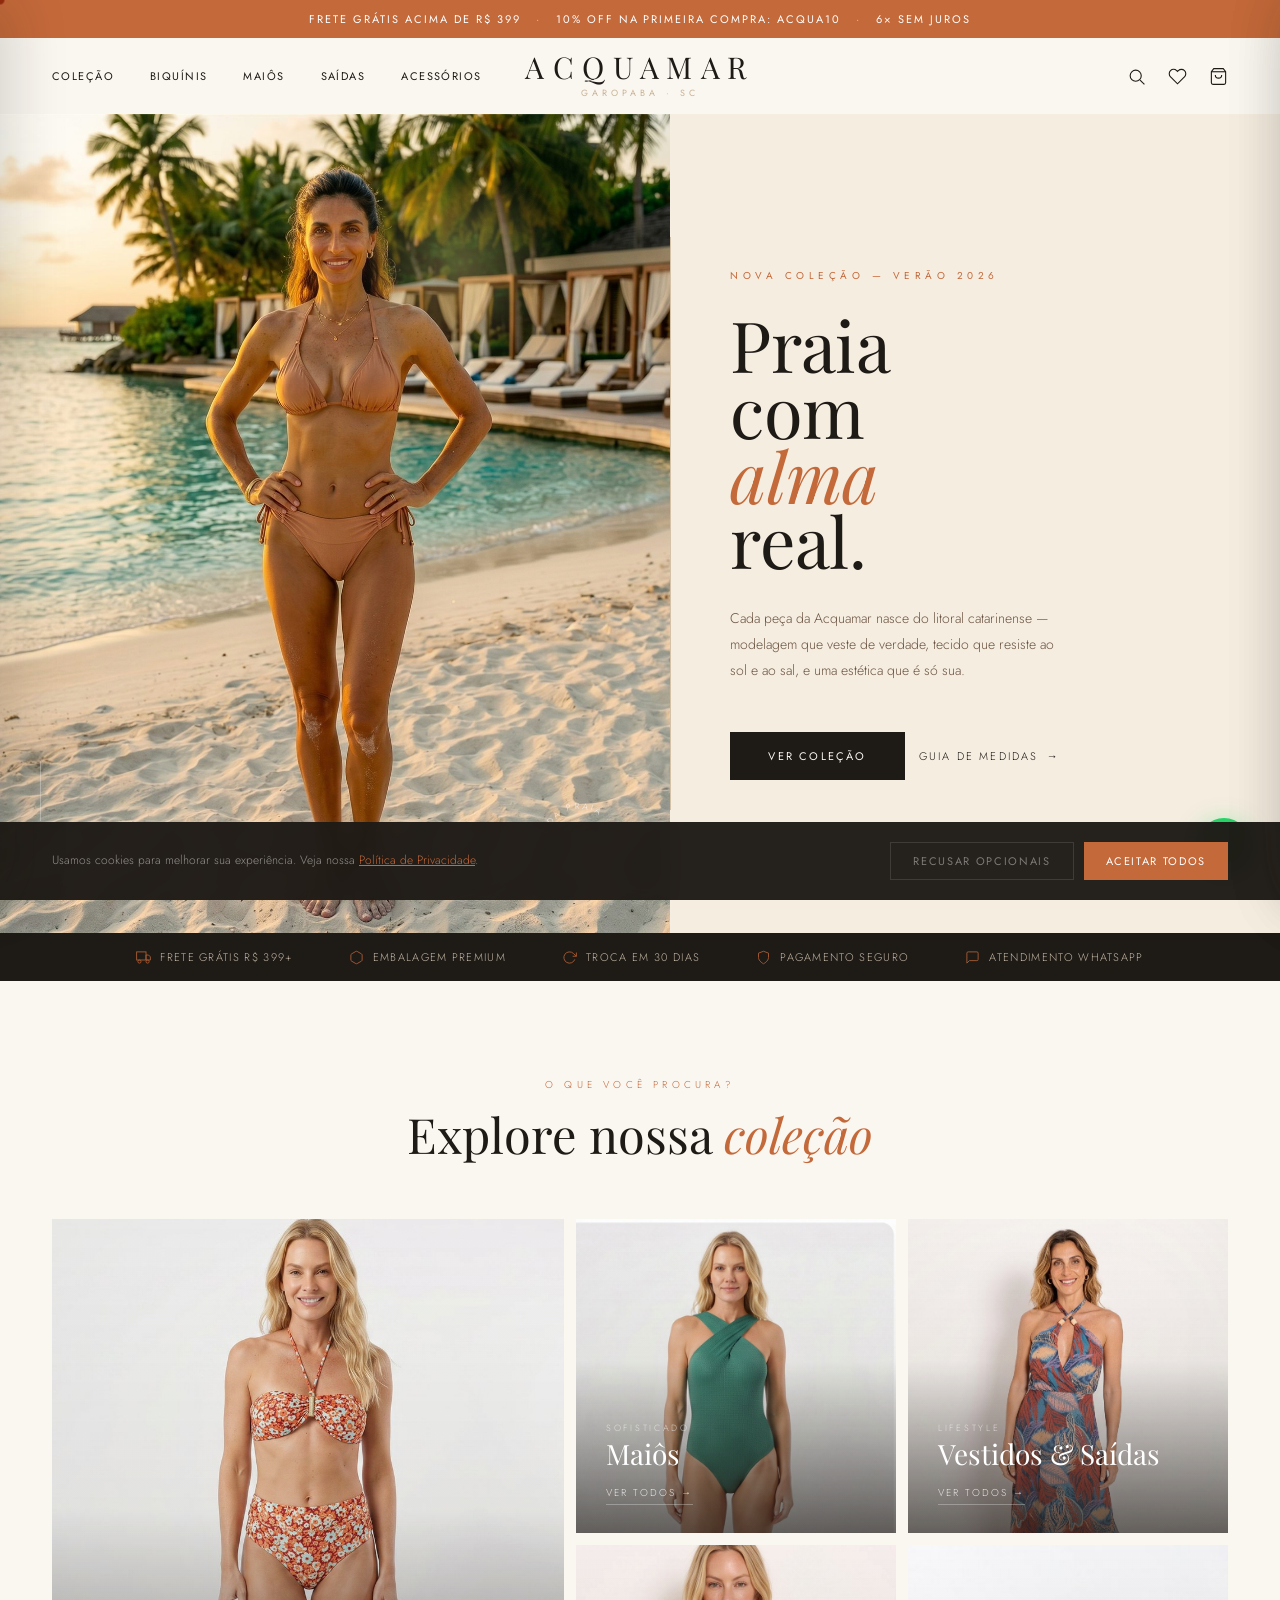
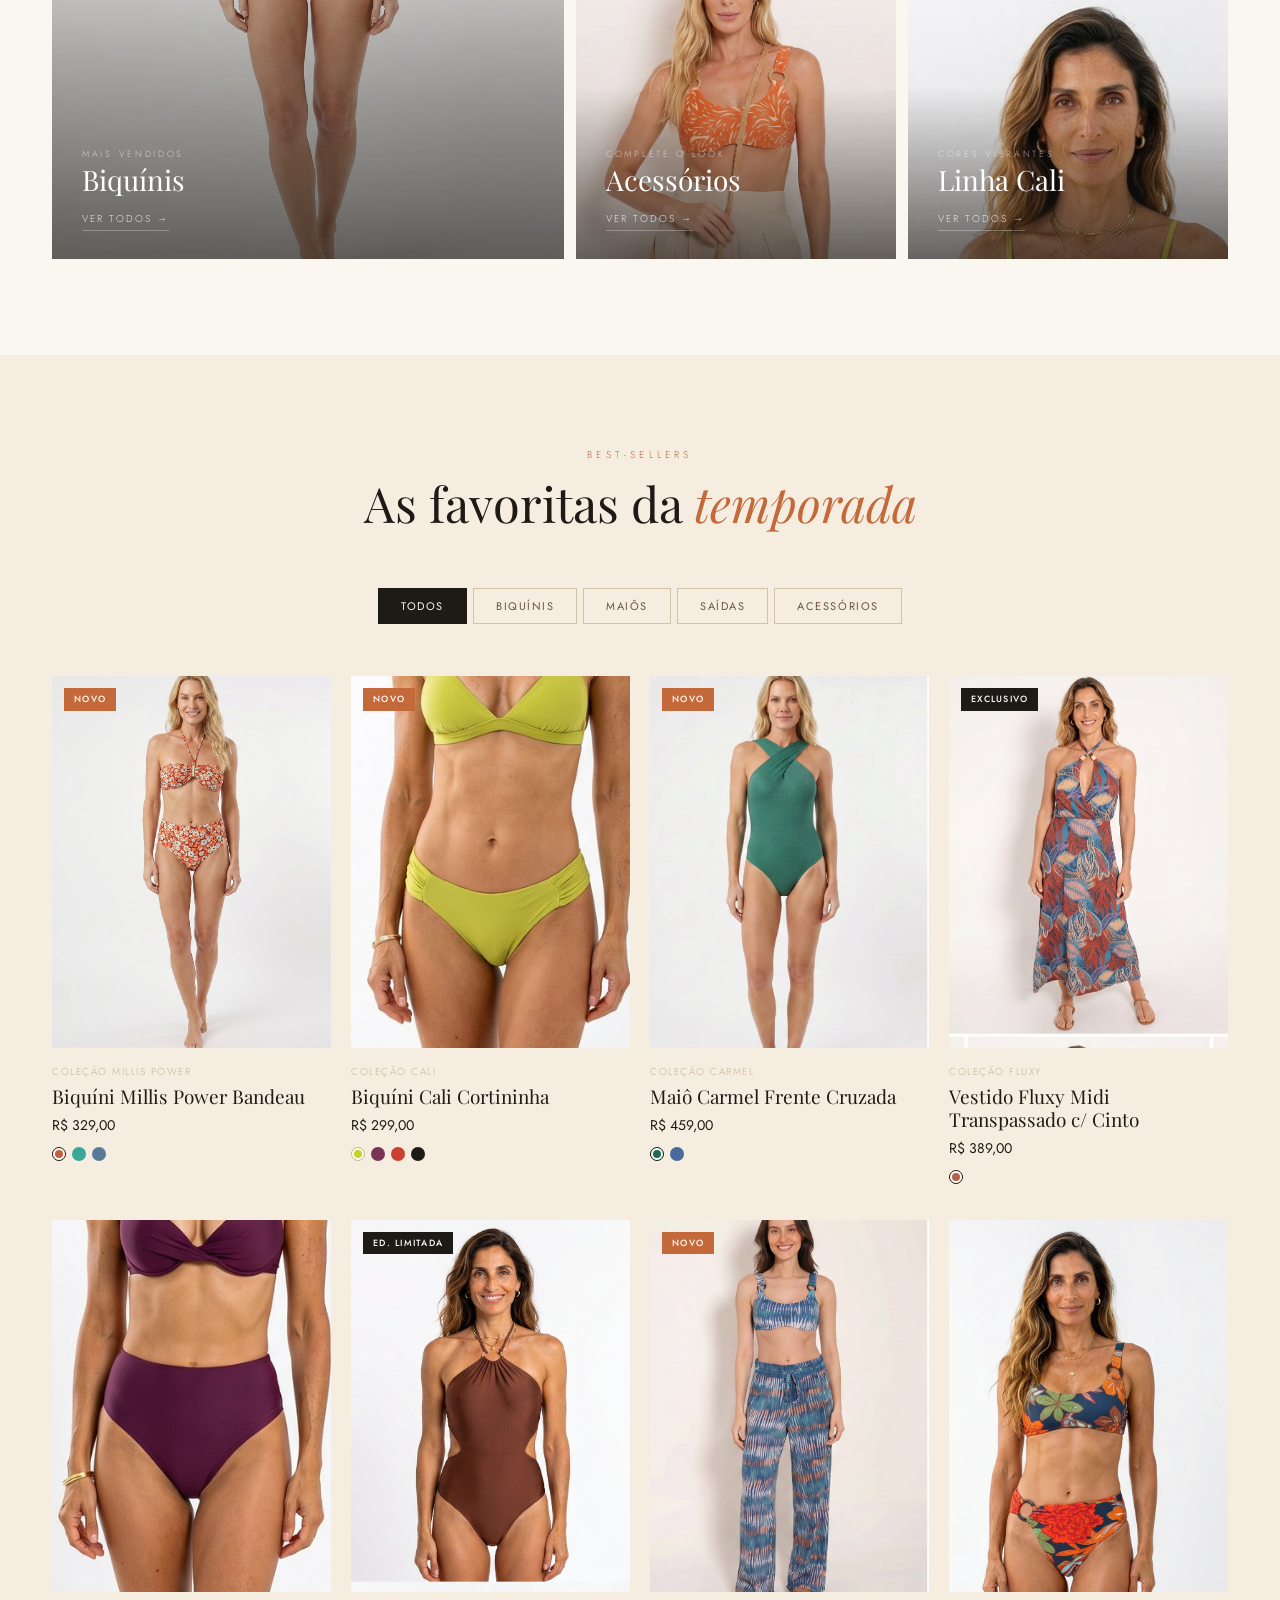
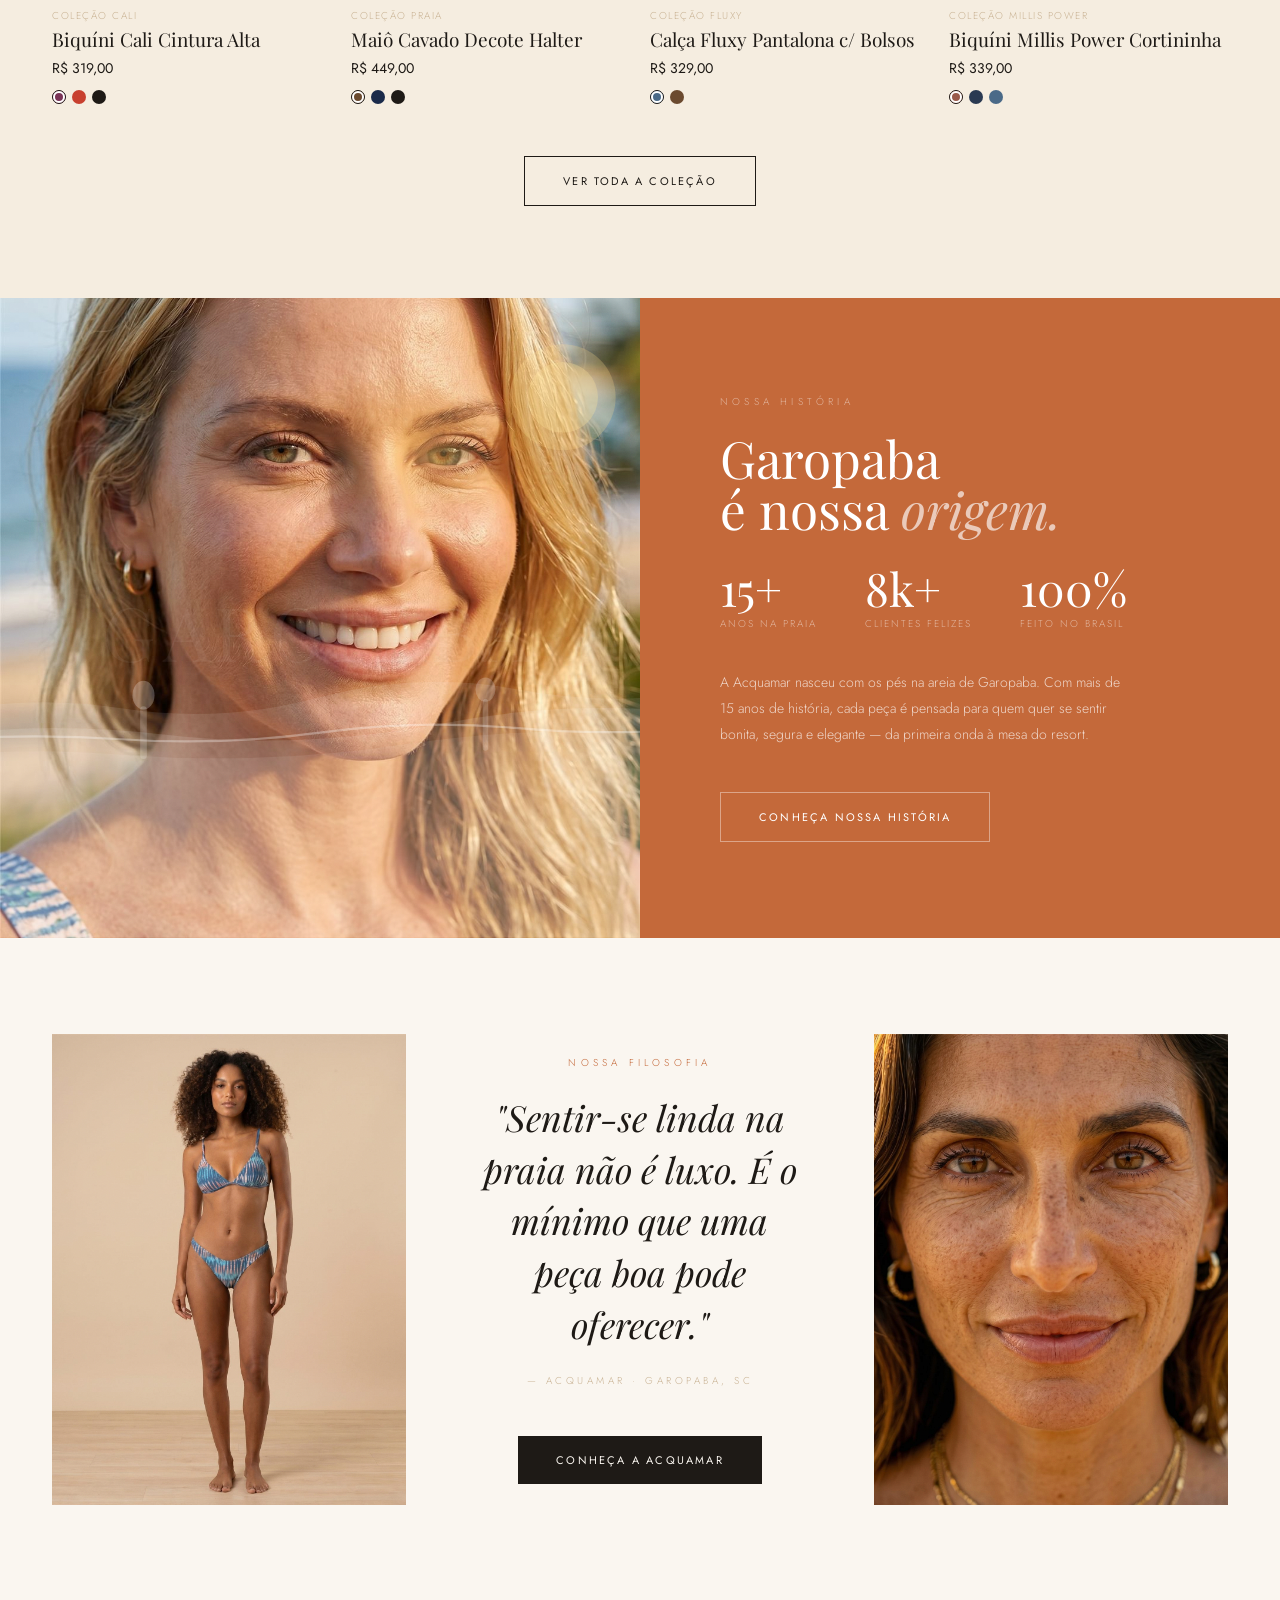
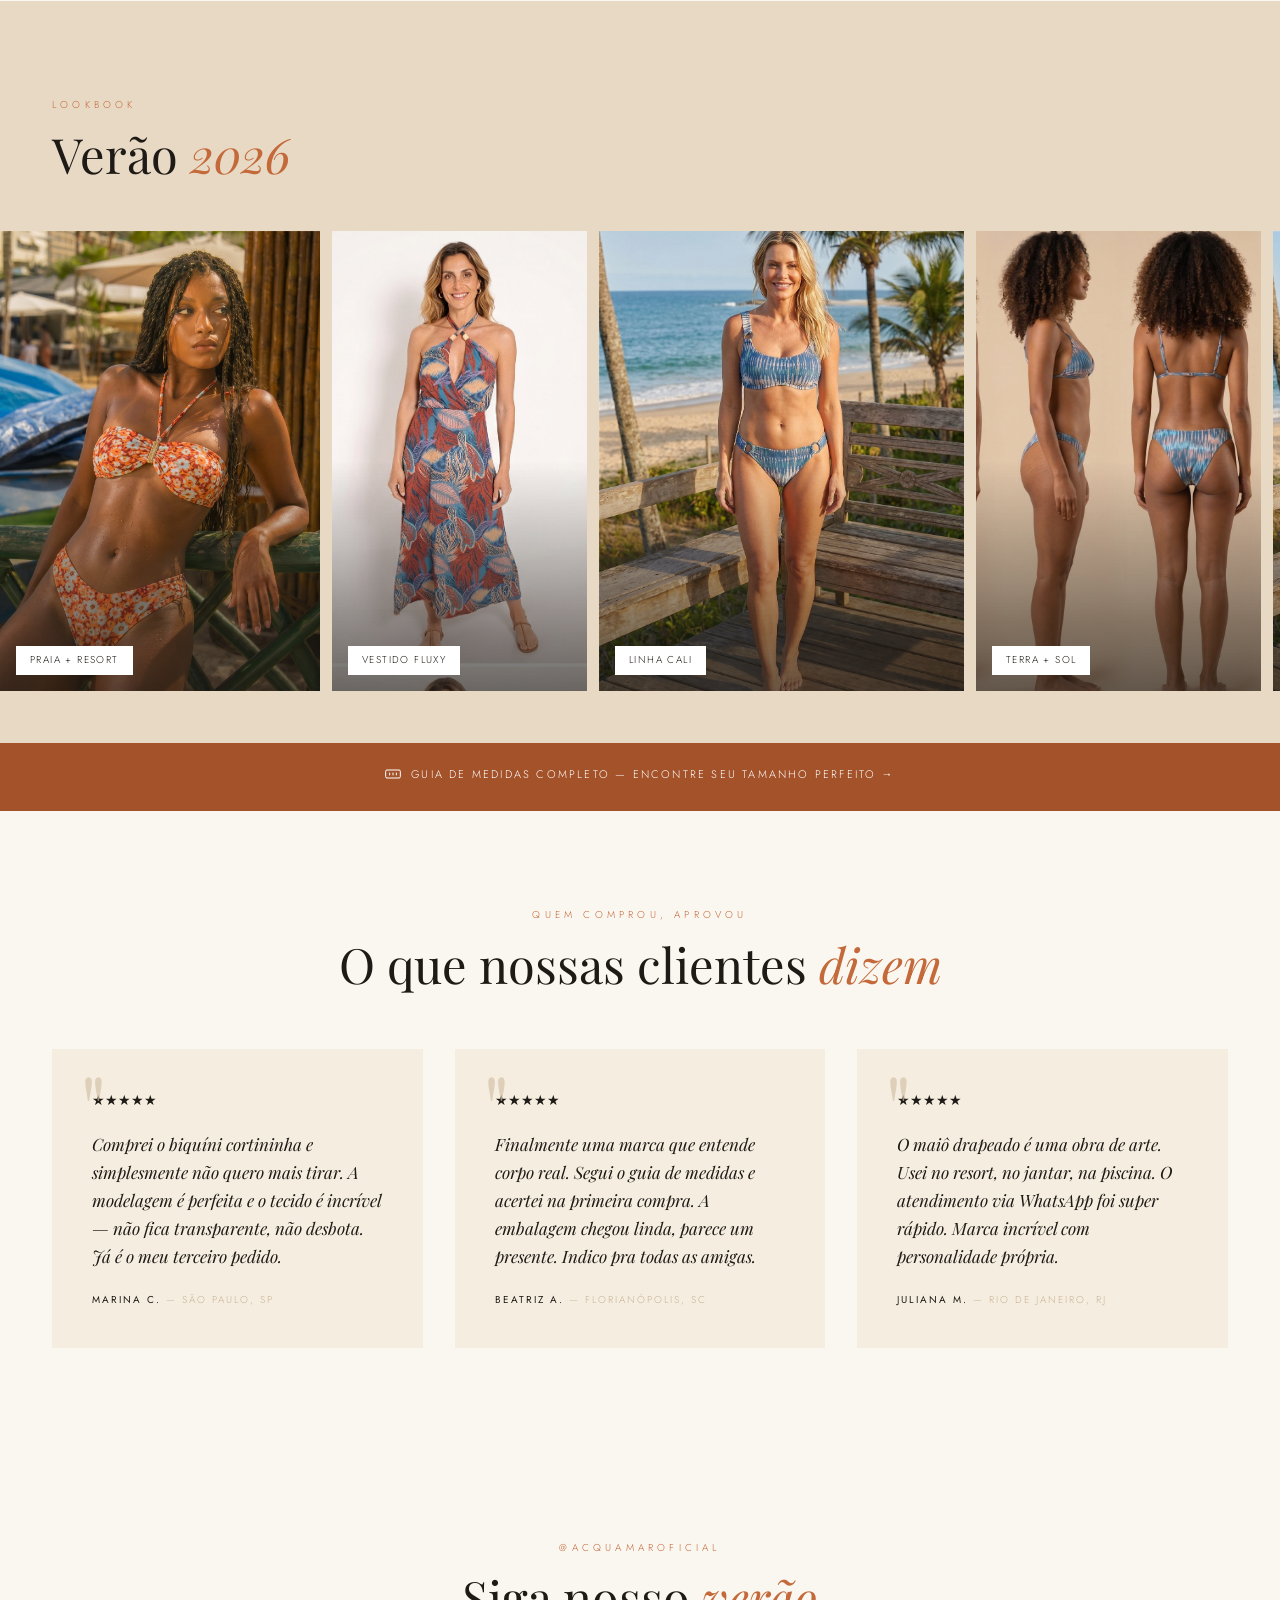
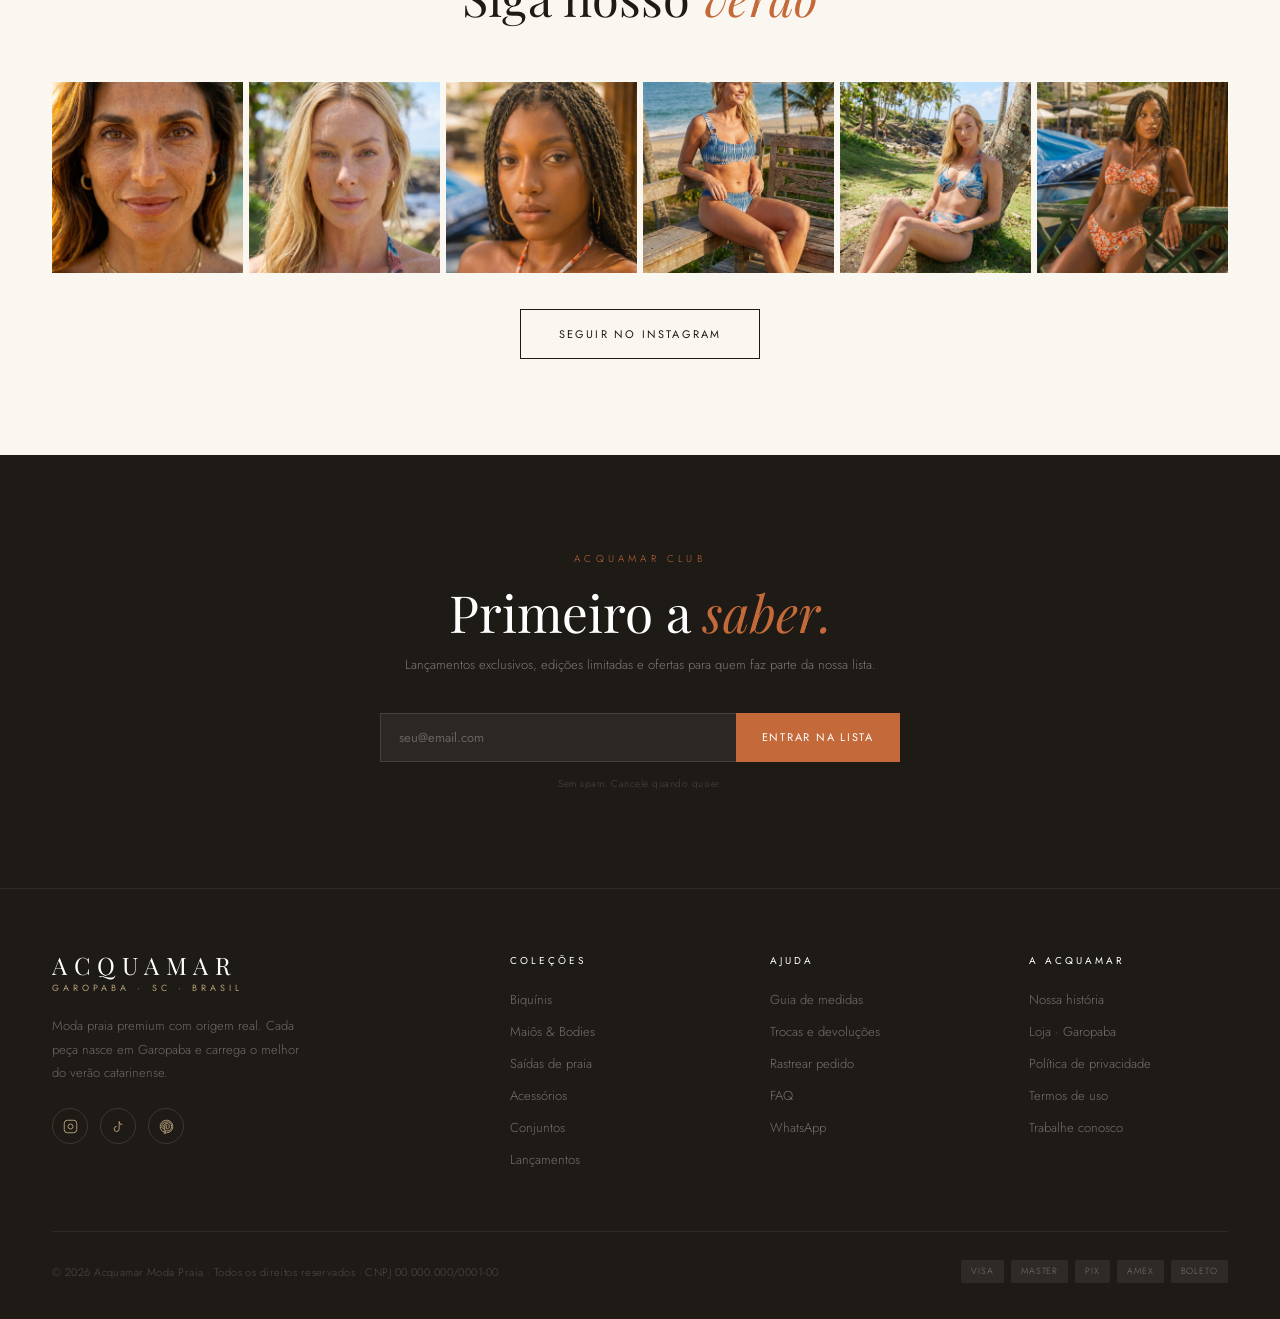
==== commit 29b3f647: "fix: corrige imagem do Vestido Fluxy no lookbook" ====
--- a/index.html
+++ b/index.html
@@ -803,7 +803,7 @@
     </div>
     <div class="lk" style="--w:255px">
       <div class="ph" data-tone="6">
-        <img src="images/loira1-a.jpg" alt="Look 2" style="width:100%; height:100%; object-fit:cover; position:absolute; inset:0; z-index:0;">
+        <img src="images/prod-v1.jpg?v=7" alt="Look 2" style="width:100%; height:100%; object-fit:cover; position:absolute; inset:0; z-index:0;">
       </div>
       <div class="lk-over"></div><div class="lk-tag">Vestido Fluxy</div>
     </div>
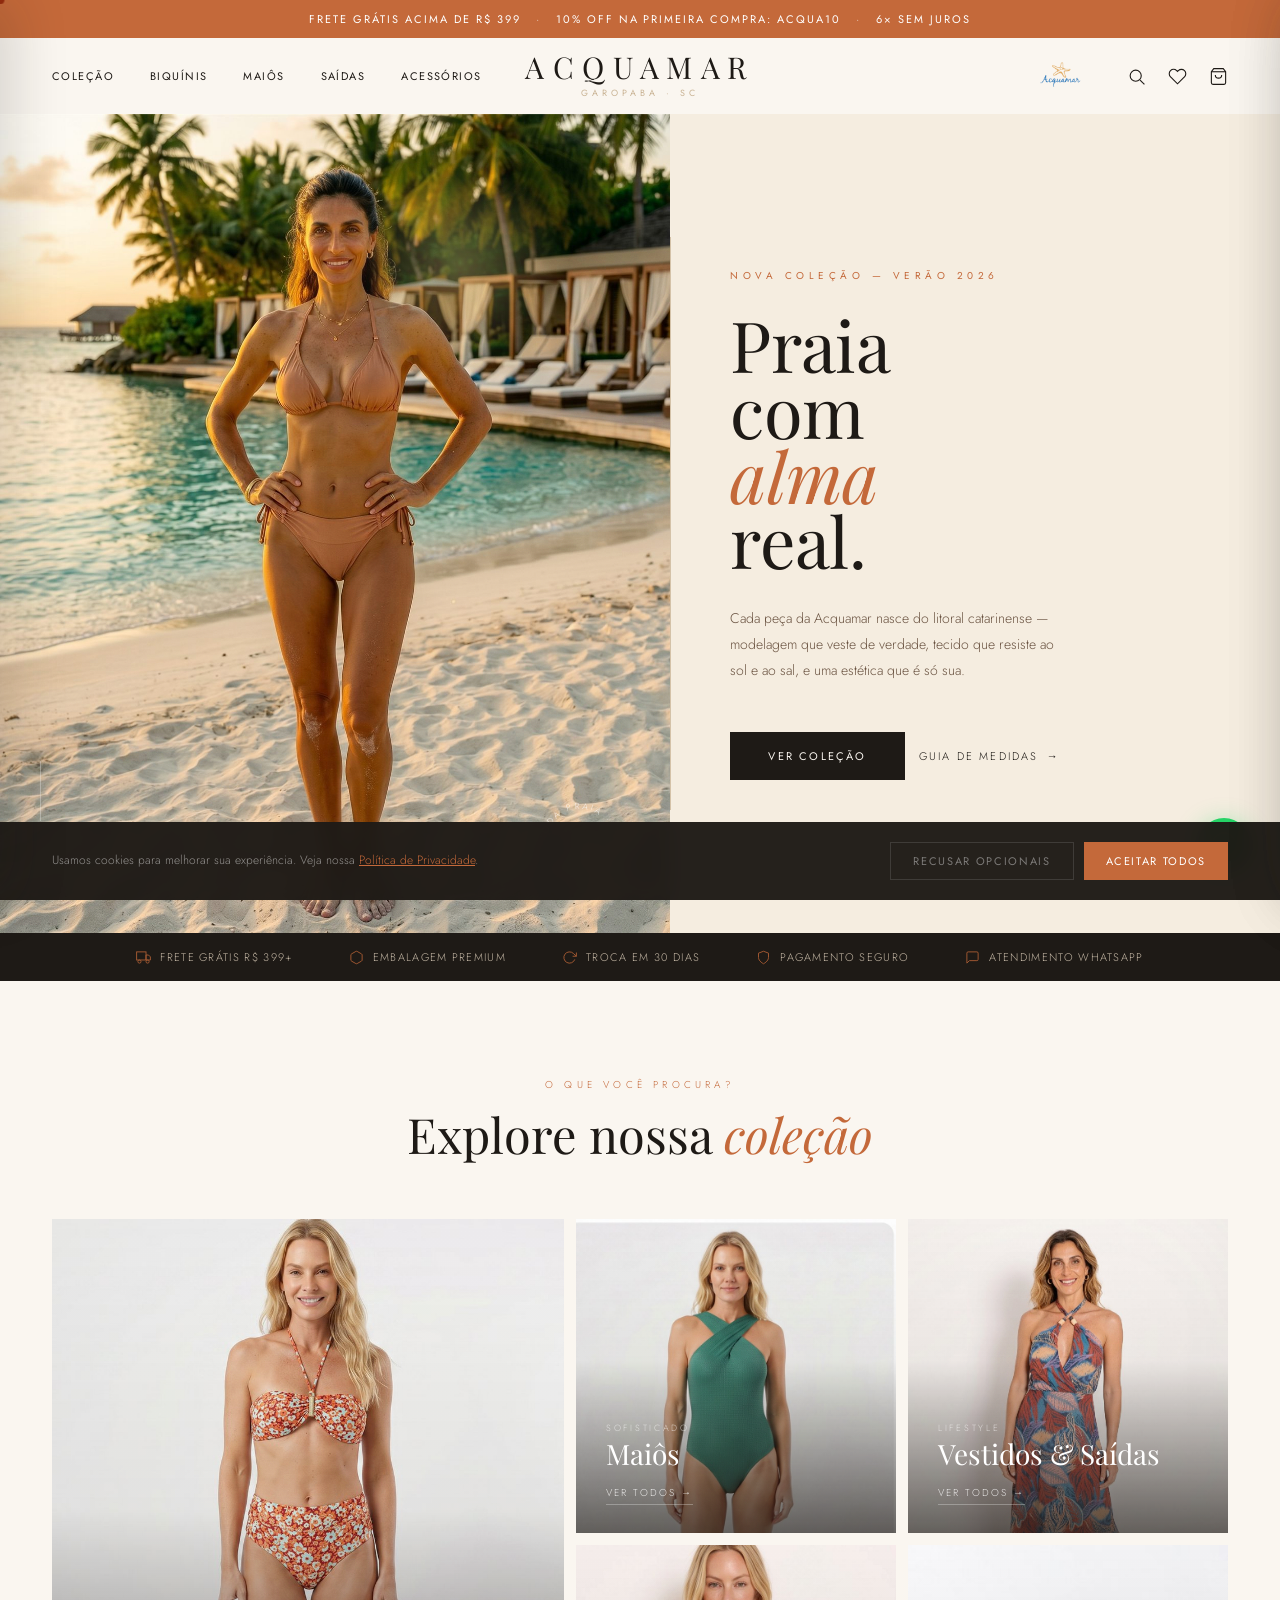
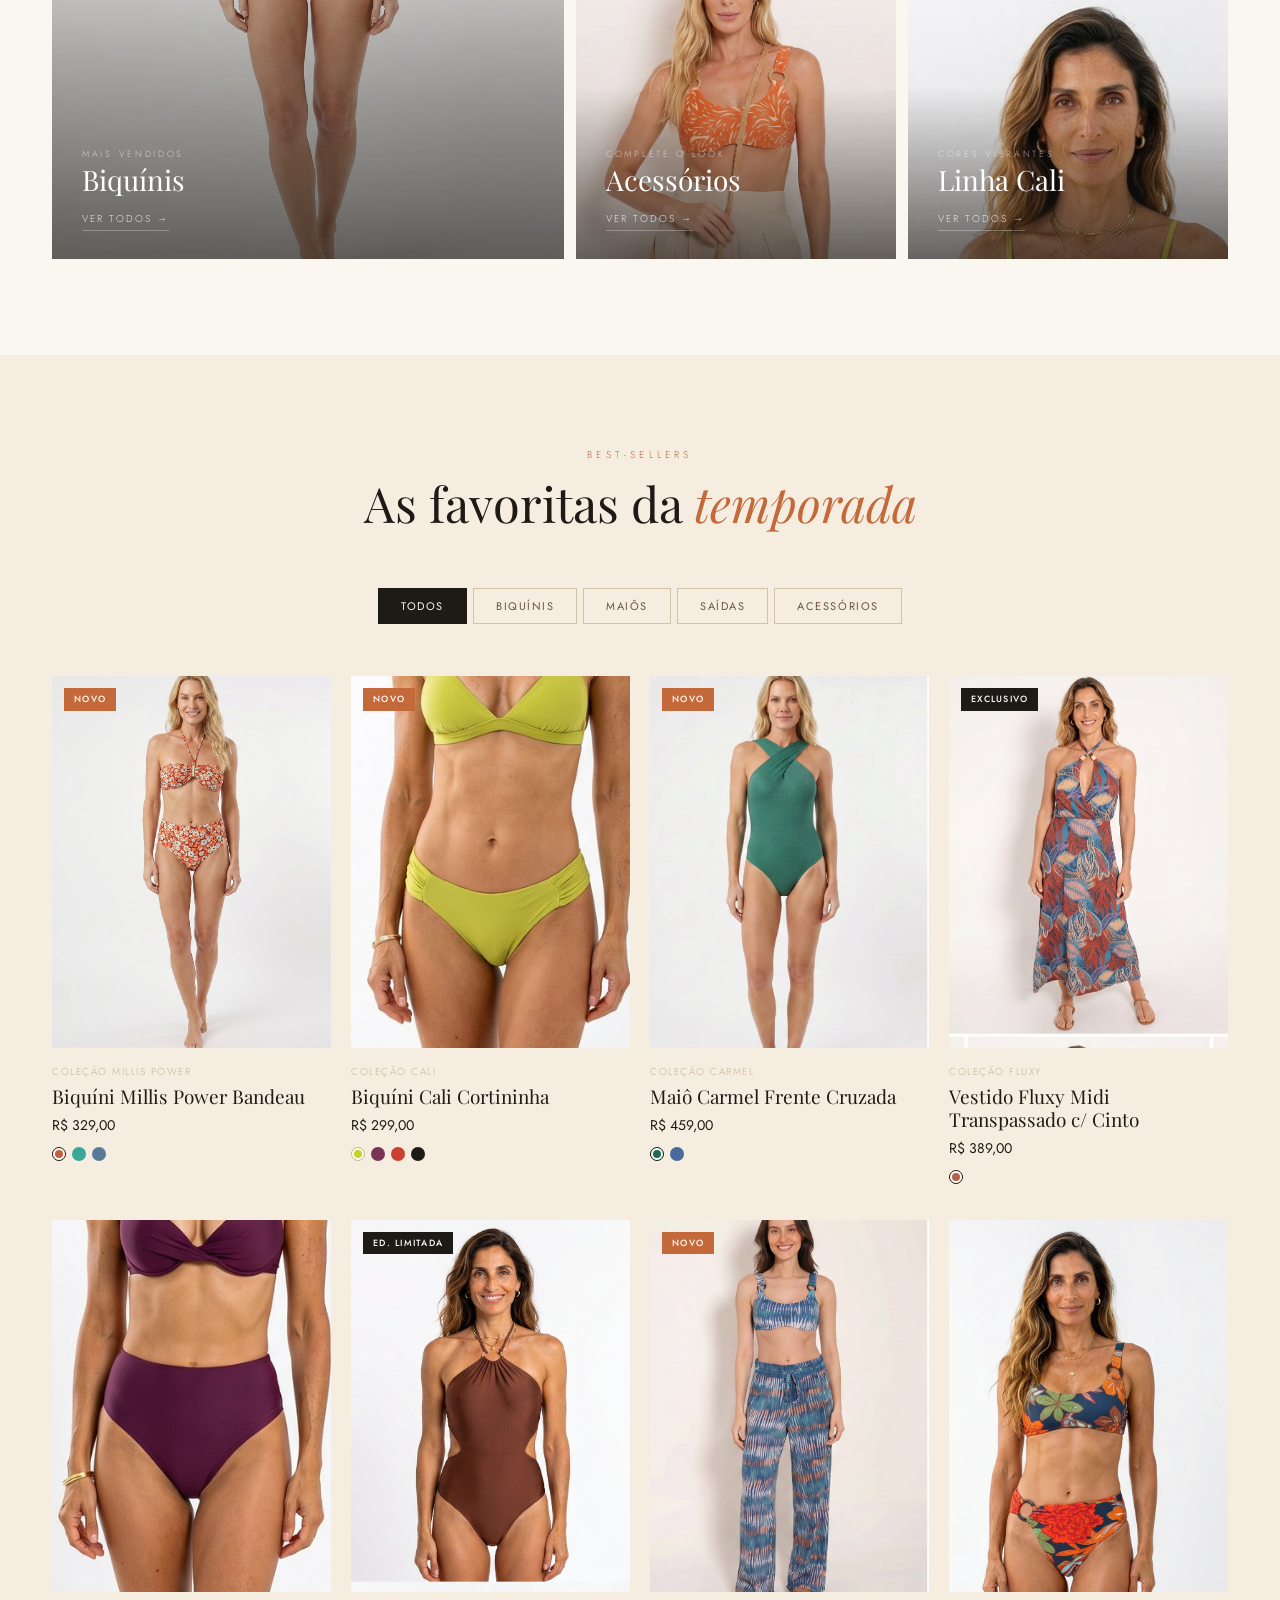
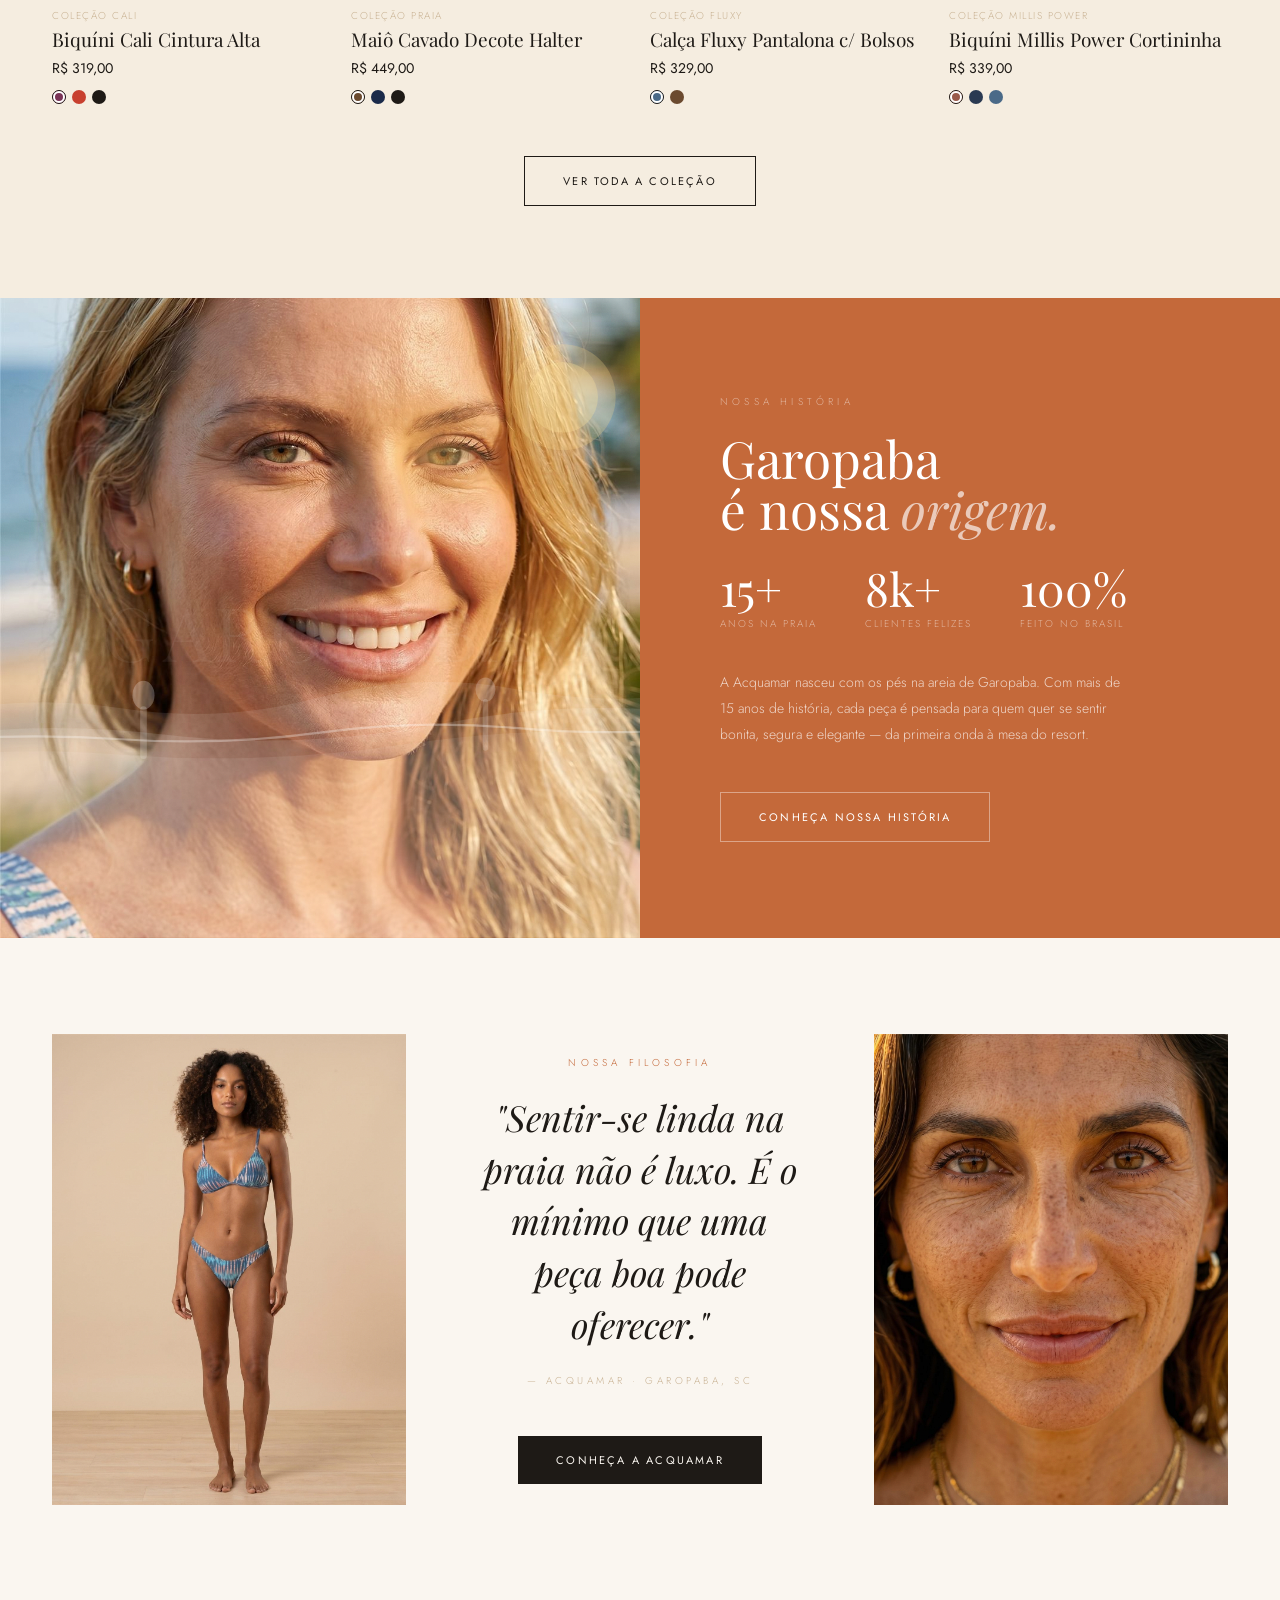
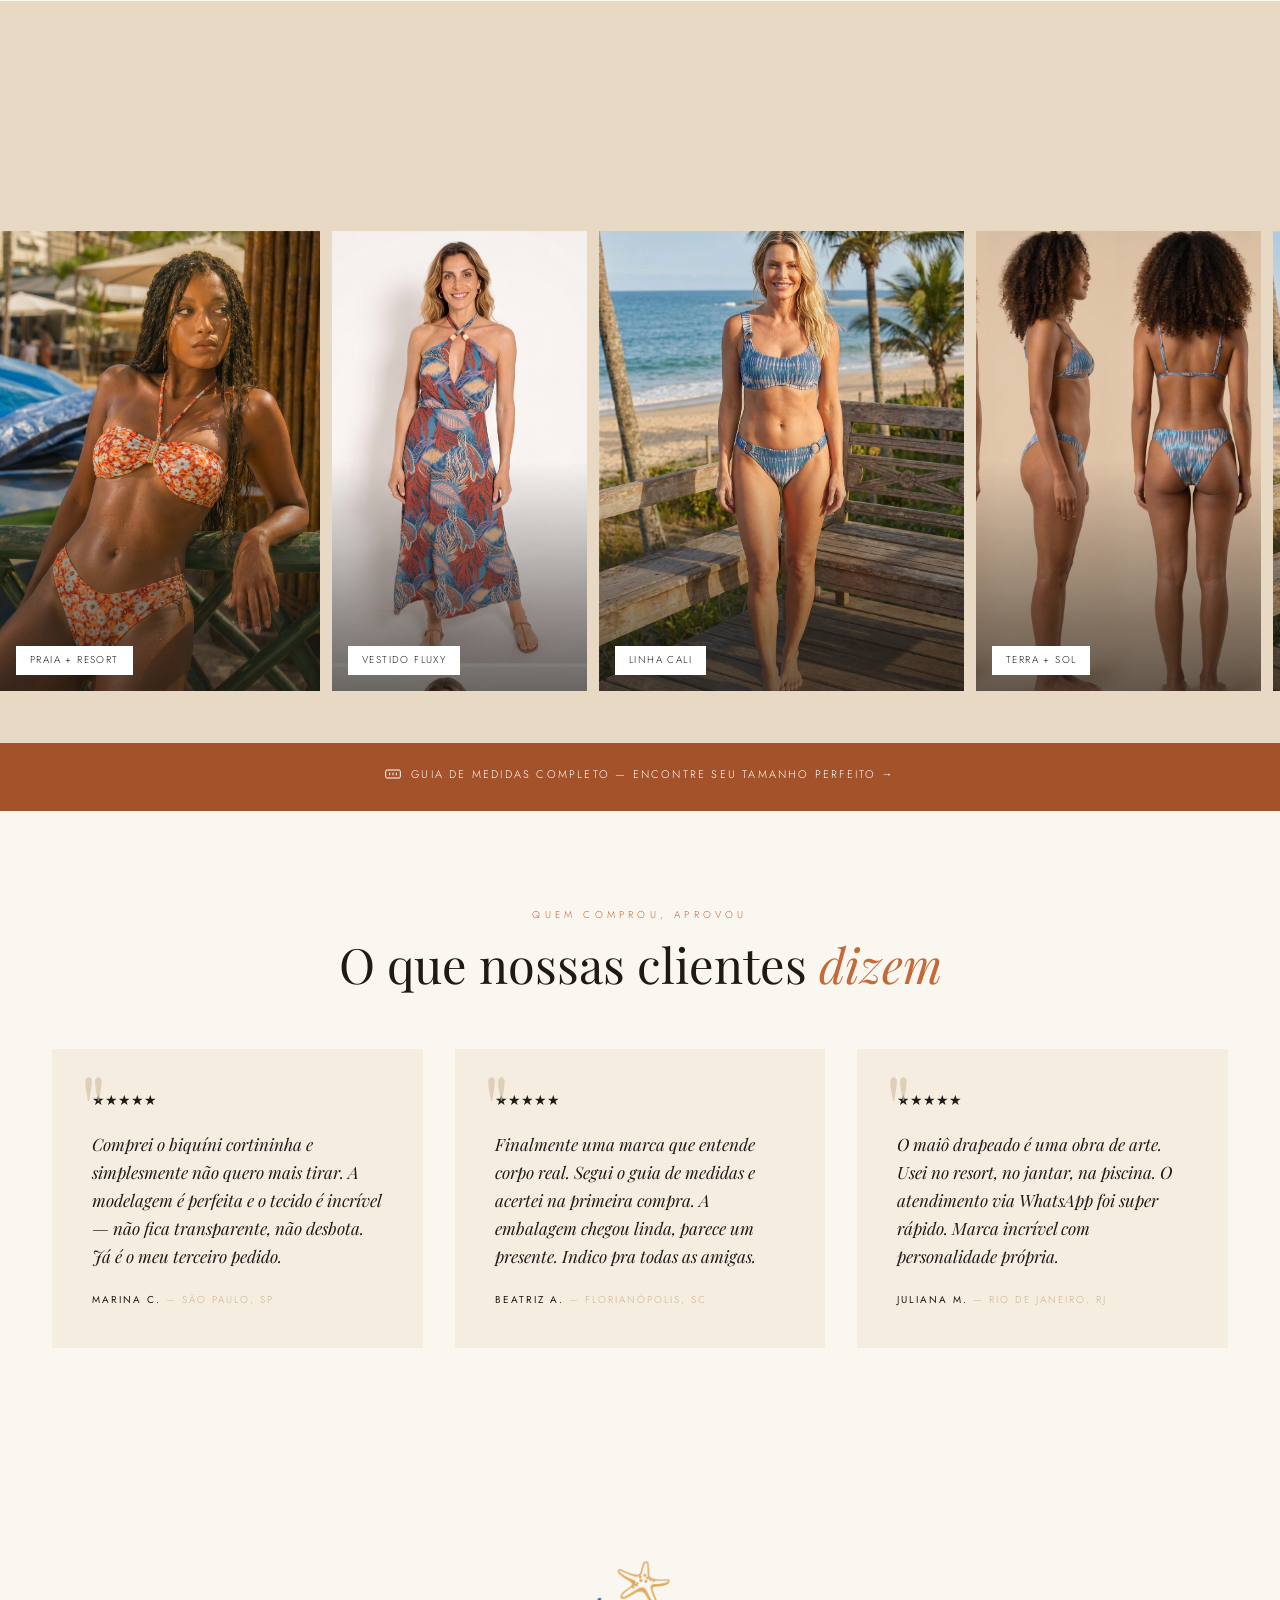
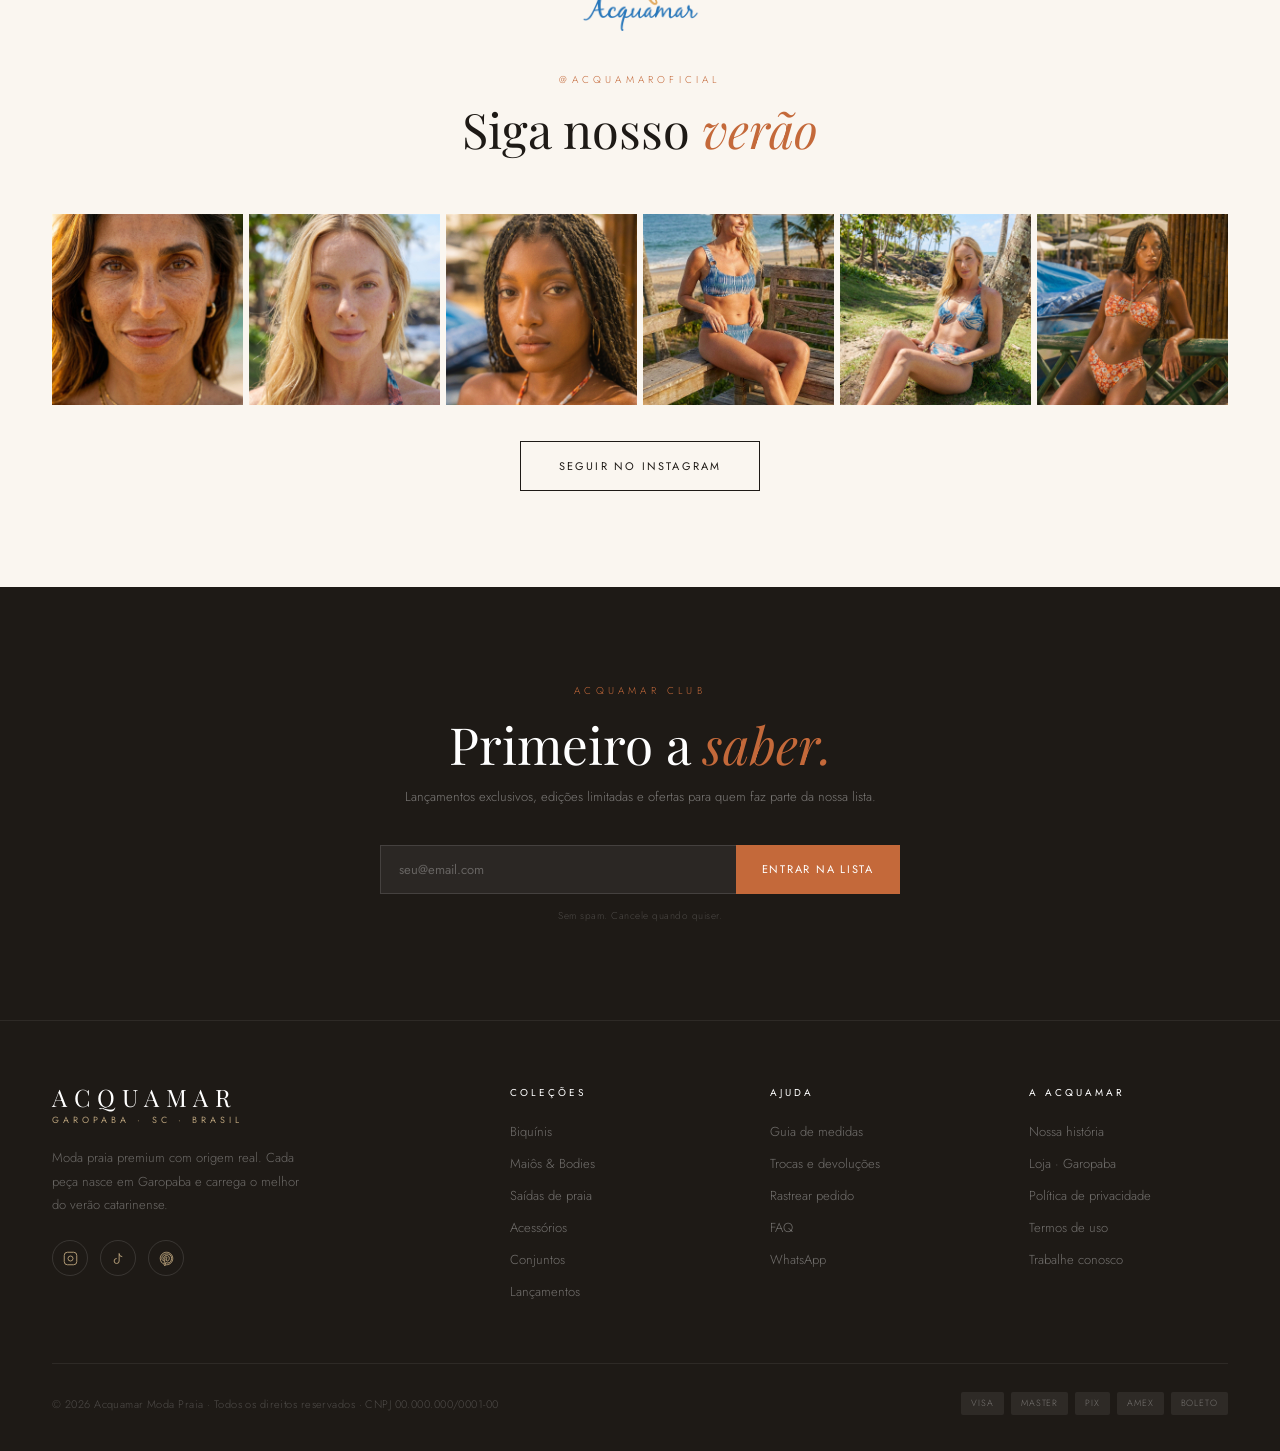
==== commit 8156e38f: "feat: adiciona logo Acquamar (estrela-do-mar) no header e secao Instagram" ====
--- a/index.html
+++ b/index.html
@@ -95,6 +95,10 @@
     .ib:hover{color:var(--terra)}
     .ib svg{width:19px;height:19px;stroke:currentColor;fill:none;stroke-width:1.4}
     .bdg{background:var(--terra);color:#fff;font-size:9px;width:16px;height:16px;border-radius:50%;display:flex;align-items:center;justify-content:center;font-weight:500;position:absolute;top:-7px;right:-7px}
+
+    .logo-img{height:42px;width:auto;object-fit:contain;margin-left:auto;margin-right:24px;display:block;opacity:.85;transition:opacity .3s}
+    .logo-img:hover{opacity:1}
+    .insta-logo{display:block;width:120px;height:auto;margin:0 auto 12px;opacity:.85}
 
     /* HERO */
     .hero{display:grid;grid-template-columns:1.1fr 1fr;min-height:91vh}
@@ -594,6 +598,7 @@
       <span class="logo-c">Garopaba · SC</span>
     </a>
     <div class="nr">
+      <img class="logo-img" src="images/logo-acquamar.png" alt="Acquamar Logo">
       <a class="ib" href="#" aria-label="Buscar"><svg viewBox="0 0 24 24"><circle cx="11" cy="11" r="7"/><line x1="16.5" y1="16.5" x2="22" y2="22"/></svg></a>
       <a class="ib" href="#" aria-label="Favoritos"><svg viewBox="0 0 24 24"><path d="M20.84 4.61a5.5 5.5 0 0 0-7.78 0L12 5.67l-1.06-1.06a5.5 5.5 0 0 0-7.78 7.78l1.06 1.06L12 21.23l7.78-7.78 1.06-1.06a5.5 5.5 0 0 0 0-7.78z"/></svg></a>
       <a class="ib" href="#" aria-label="Sacola" style="position:relative">
@@ -865,6 +870,7 @@
 <section class="insta">
   <div class="insta-in">
     <div class="s-h rv2">
+            <img class="insta-logo" src="images/logo-acquamar.png" alt="Acquamar Logo">
       <span class="s-eye">@acquamaroficial</span>
       <h2 class="s-t">Siga nosso <em>verão</em></h2>
     </div>
--- a/assets/mobile.css
+++ b/assets/mobile.css
@@ -15,6 +15,8 @@
   .hamburger-btn { box-sizing: content-box !important; width: 22px !important; height: 14px !important; padding: 15px 12px !important; margin: -15px -12px !important; }
 
   /* ── Header um pouco mais compacto ─────────────────────── */
+  .logo-img { display: none !important; }
+  .insta-logo { width: 90px !important; margin-bottom: 8px !important; }
   nav { height: 60px; padding: 0 16px; }
   .logo-n { font-size: 21px; letter-spacing: .22em; }
   .logo-c { font-size: 8px; letter-spacing: .38em; }
@@ -89,6 +91,13 @@
   .acq-pop { left: 12px; right: 12px; width: auto; }
   .acq-pop::before { right: 28px; }
 
+  /* ── Correções de enquadramento de fotos (corte de cabeças) ─ */
+  .acq-md-img img,
+  .hero-art img,
+  .acq-historia-manifesto img {
+    object-position: center top !important;
+  }
+
   /* rolagem suave em iOS */
   html { -webkit-text-size-adjust: 100%; }
 }
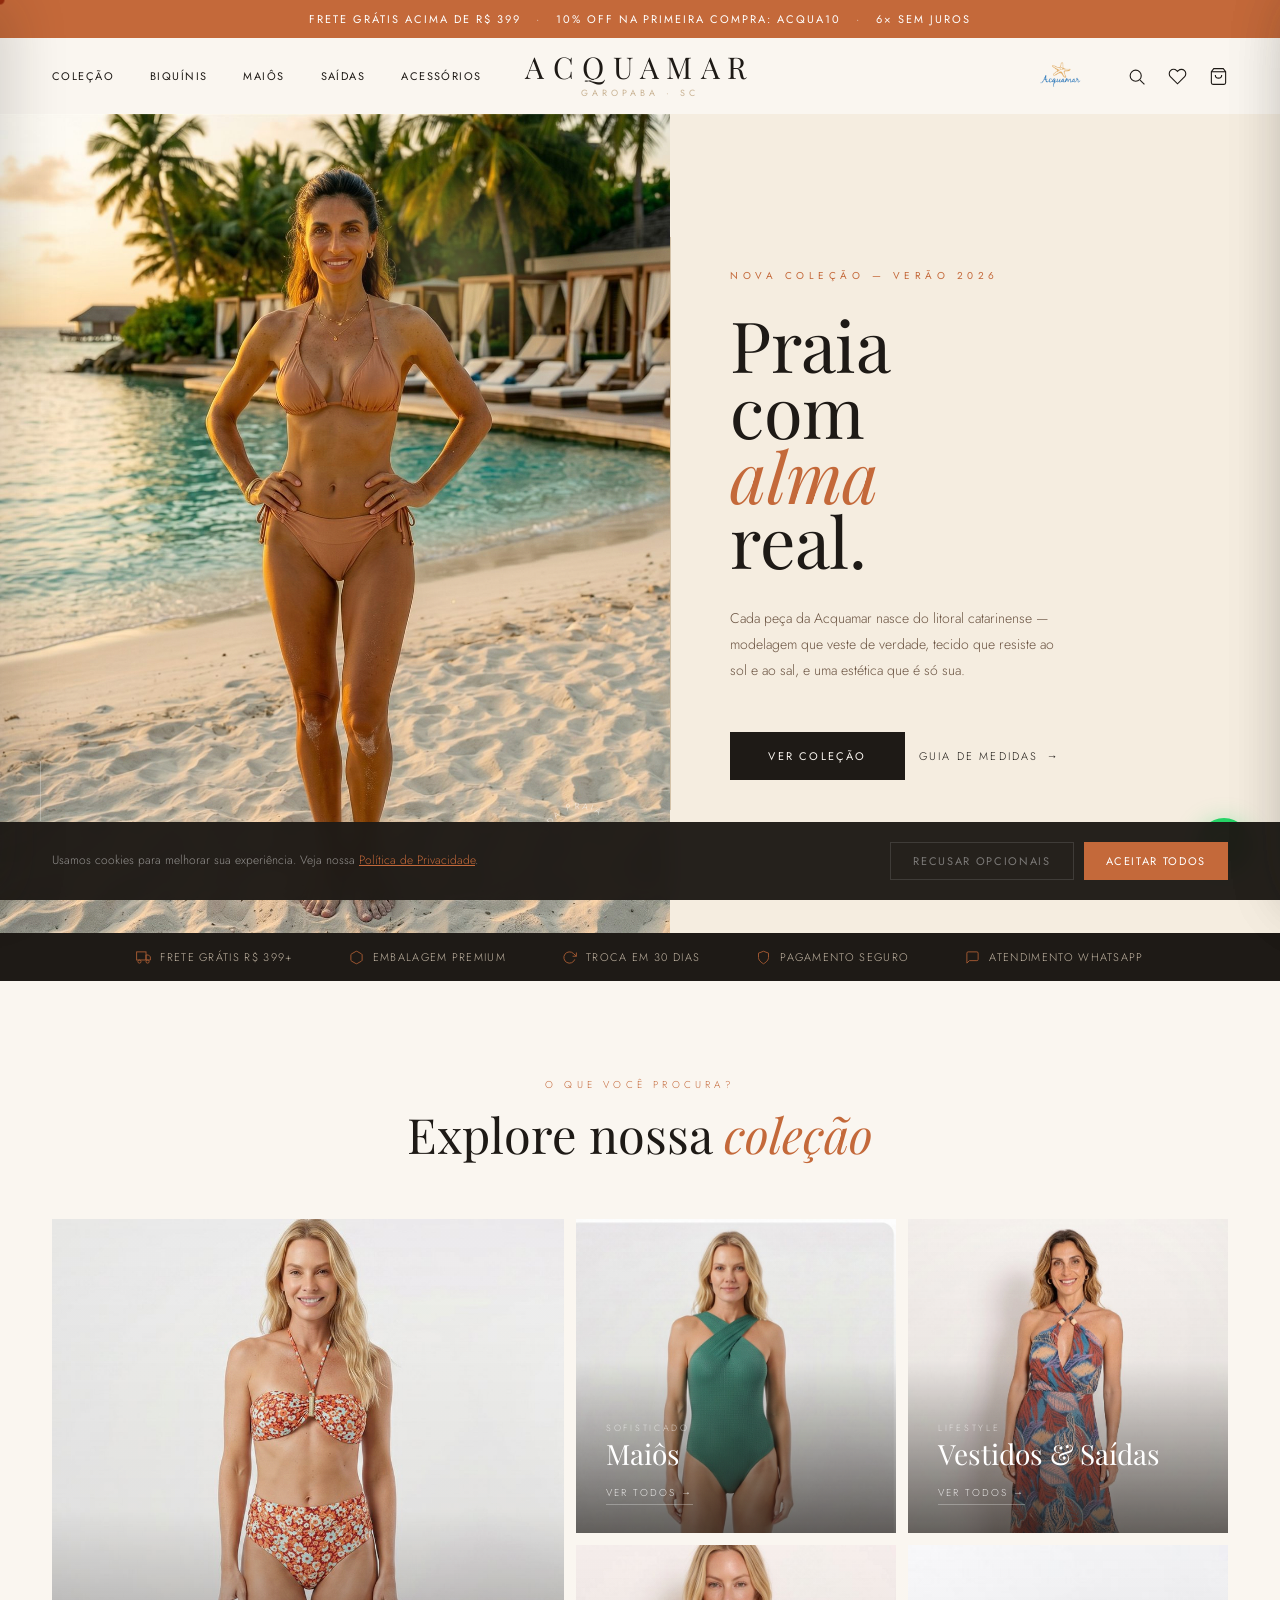
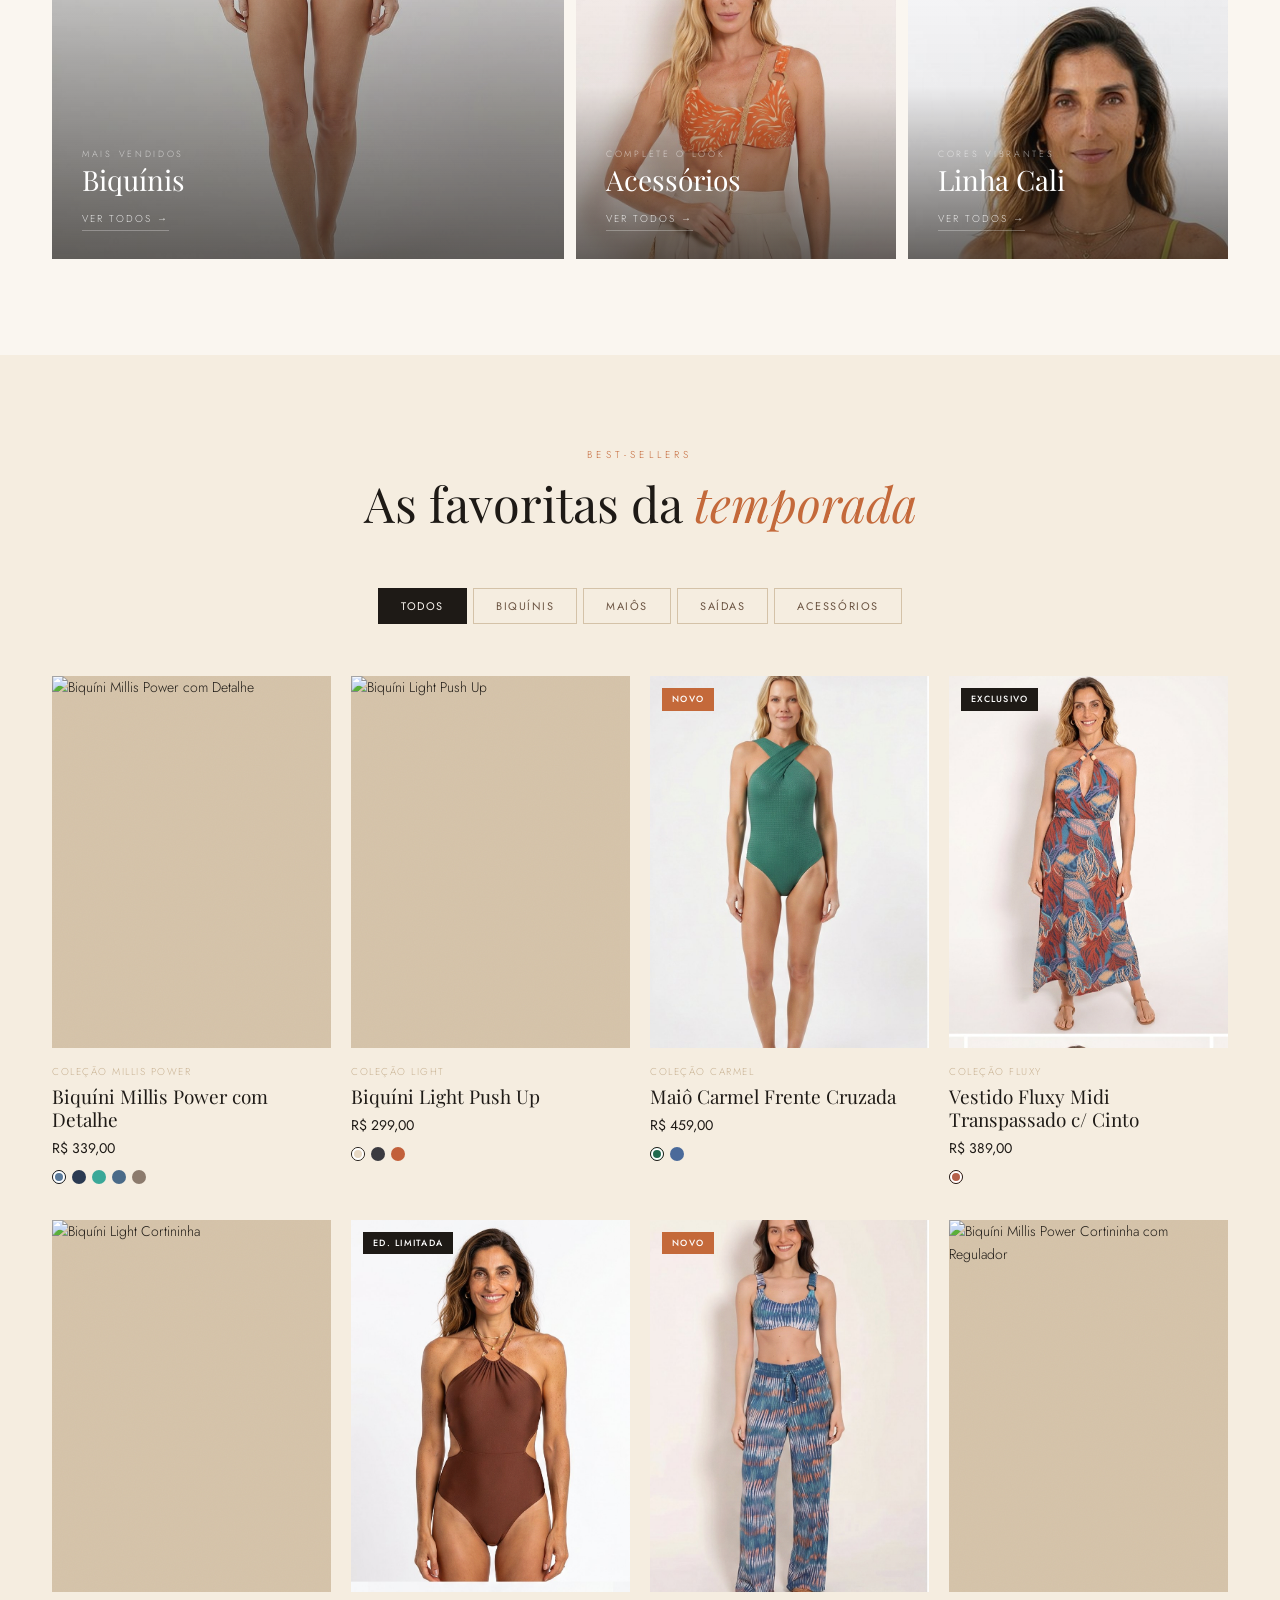
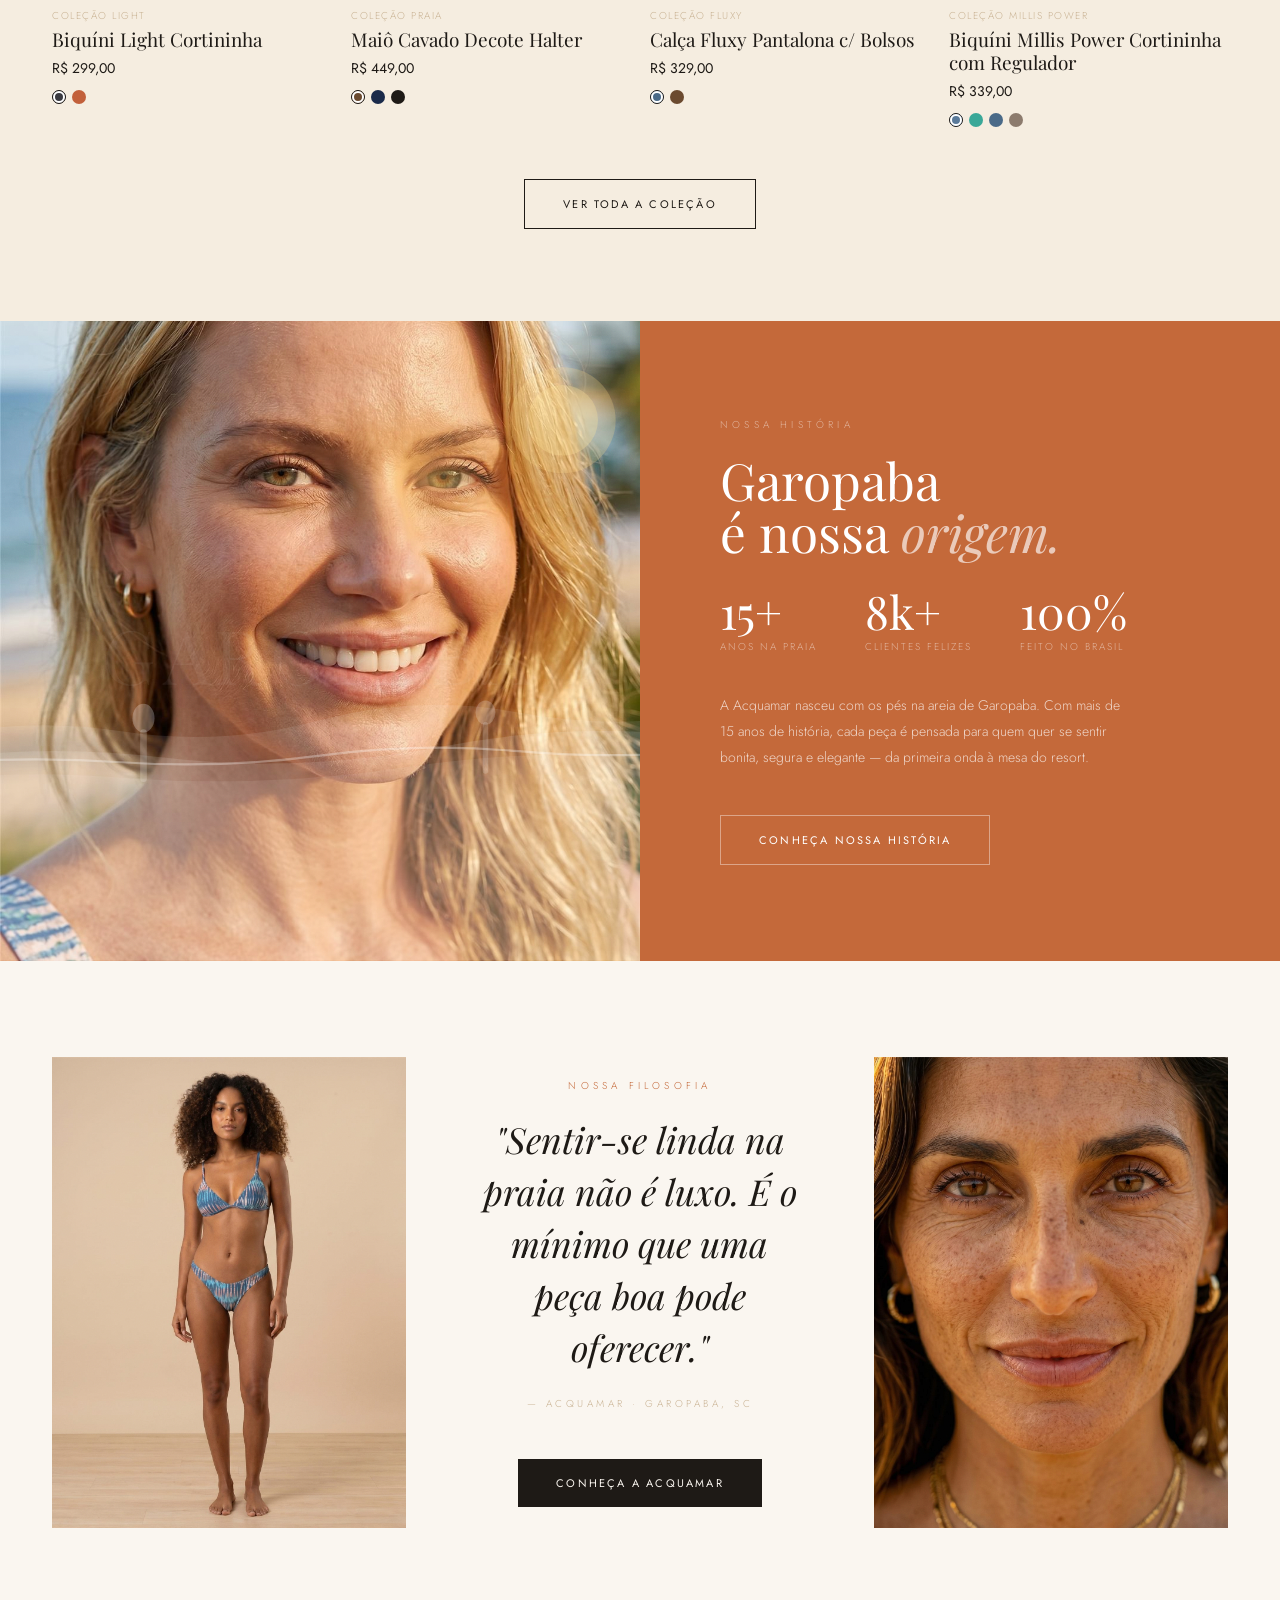
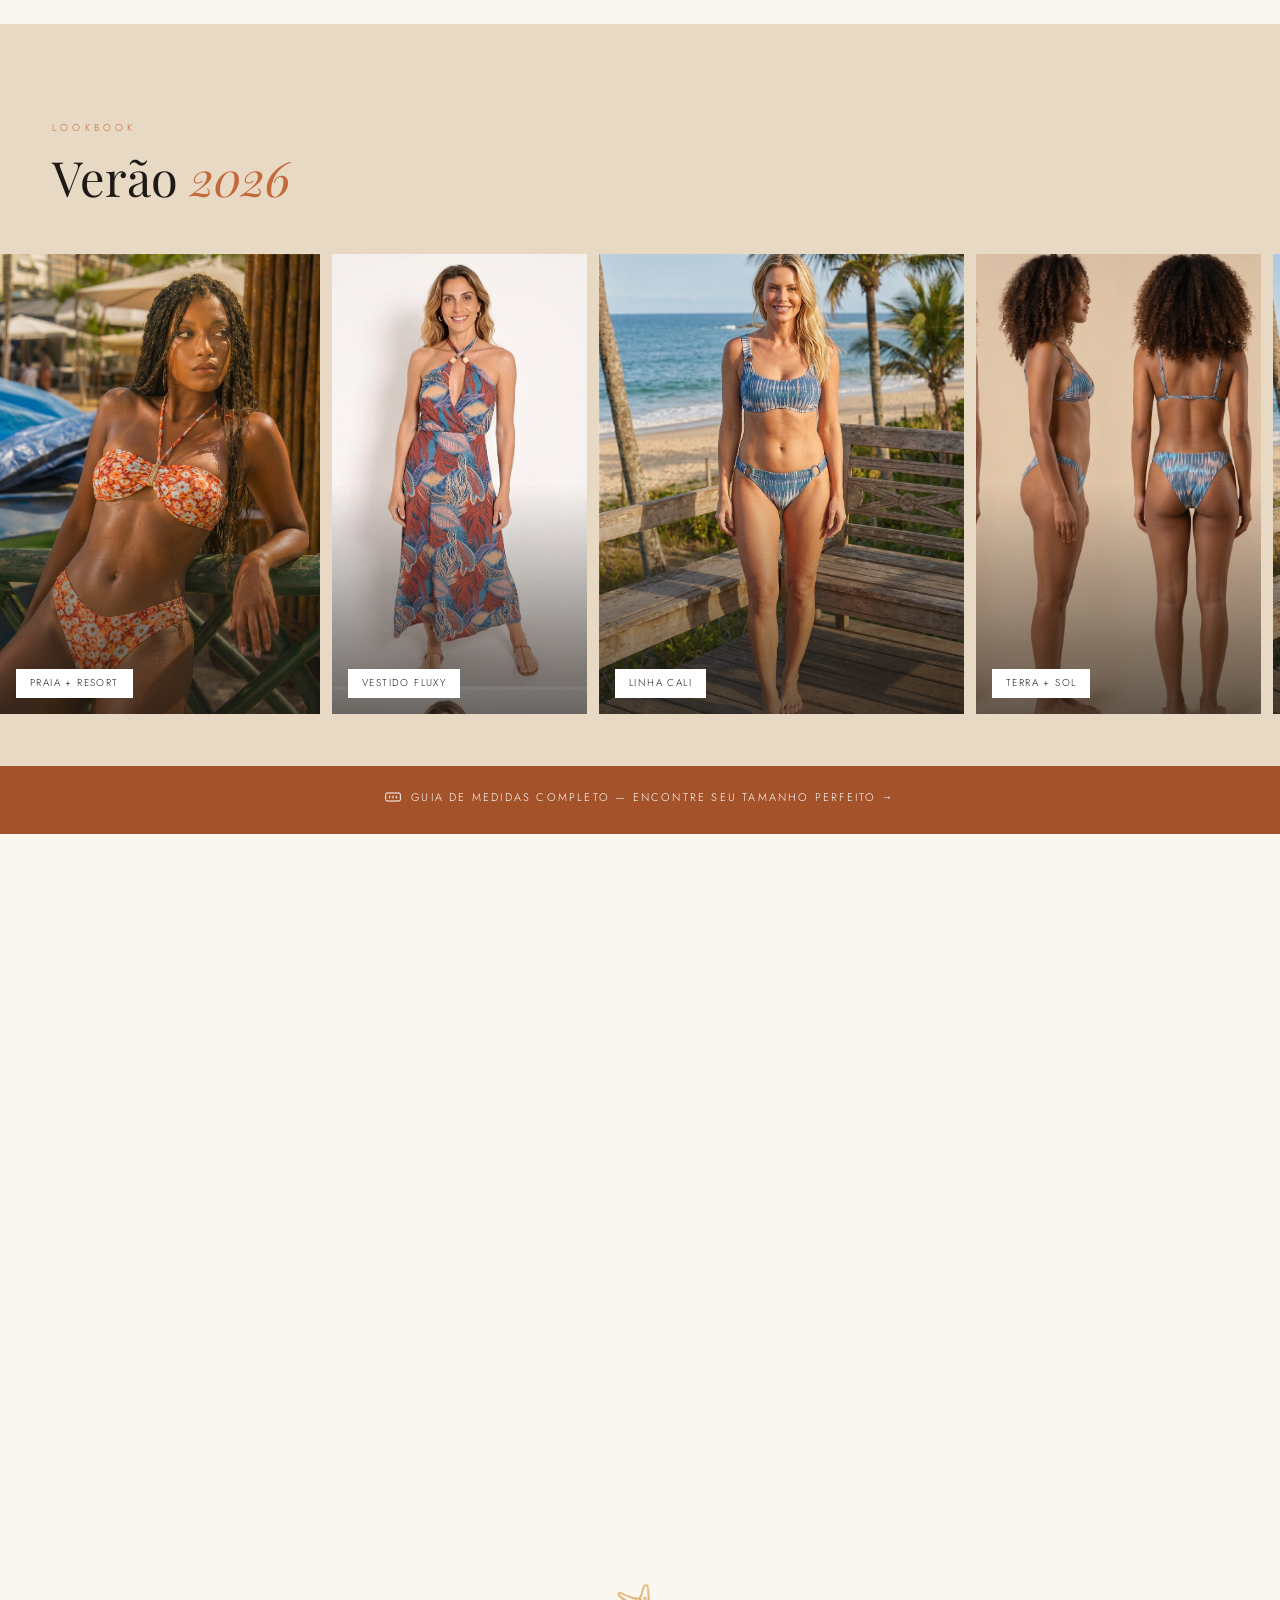
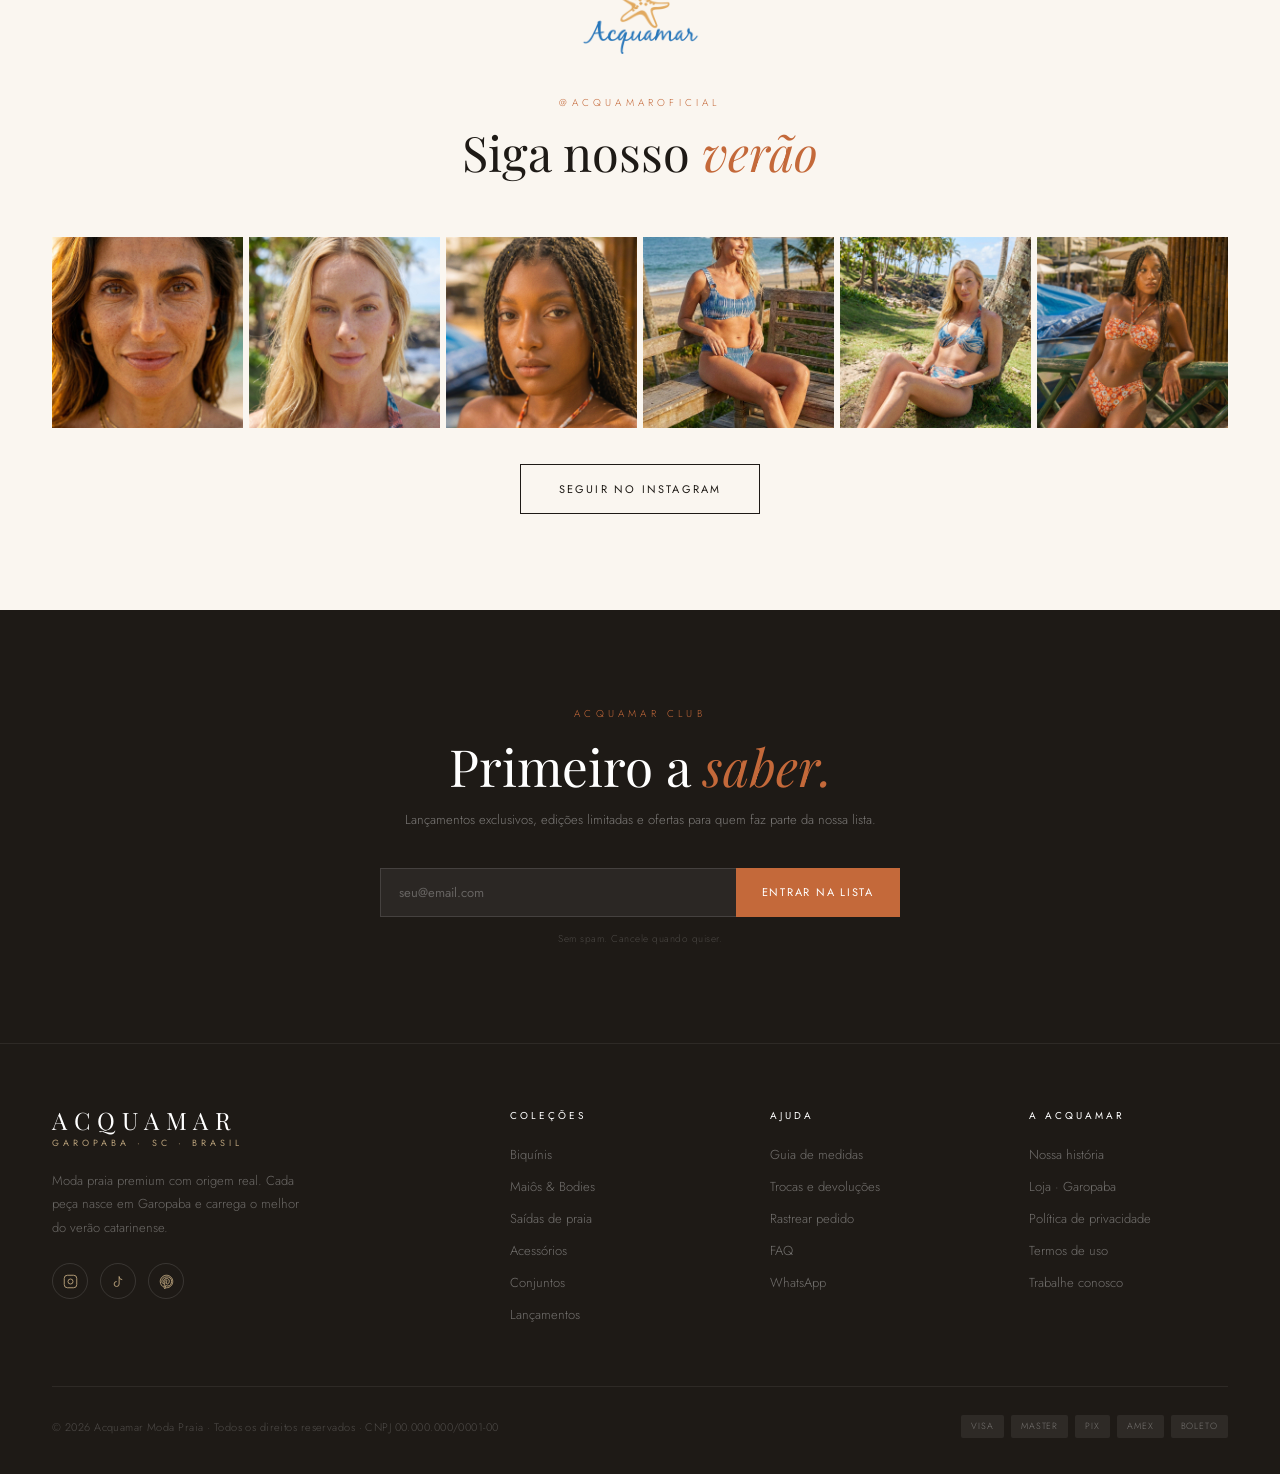
==== commit 3505bfa9: "feat: strict mapping of biquinis to 13 models with exact color/image checks" ====
--- a/index.html
+++ b/index.html
@@ -714,14 +714,143 @@
       <button class="fb">Acessórios</button>
     </div>
     <div class="pgrid" data-acq-grid="featured">
-      <div class="pc rv2 show" data-acq-id="biq-millis-bandeau"><div class="pc-img"><div class="ph"><img src="images/prod-b1.jpg?v=7" alt="Biquíni Millis Power Bandeau" loading="lazy" style="width:100%;height:100%;object-fit:cover;position:absolute;inset:0;z-index:0"></div><span class="pbdg pn">Novo</span><button class="wish" aria-label="Favoritar"><svg viewBox="0 0 24 24"><path d="M20.84 4.61a5.5 5.5 0 0 0-7.78 0L12 5.67l-1.06-1.06a5.5 5.5 0 0 0-7.78 7.78l1.06 1.06L12 21.23l7.78-7.78 1.06-1.06a5.5 5.5 0 0 0 0-7.78z"/></svg></button><button class="qadd">Escolher tamanho</button></div><p class="pc-col">Coleção Millis Power</p><h3 class="pc-nm">Biquíni Millis Power Bandeau</h3><p class="pc-pr">R$ 329,00</p><div class="dots"><div class="dot on" style="background:#c2603a" title="Penca"></div><div class="dot" style="background:#3aa898" title="Mimosa Turquesa"></div><div class="dot" style="background:#5a7a9a" title="Angra"></div></div></div>
-      <div class="pc rv2 show" data-acq-id="biq-cali-cortininha"><div class="pc-img"><div class="ph"><img src="images/prod-b3.jpg?v=7" alt="Biquíni Cali Cortininha" loading="lazy" style="width:100%;height:100%;object-fit:cover;position:absolute;inset:0;z-index:0"></div><span class="pbdg pn">Novo</span><button class="wish" aria-label="Favoritar"><svg viewBox="0 0 24 24"><path d="M20.84 4.61a5.5 5.5 0 0 0-7.78 0L12 5.67l-1.06-1.06a5.5 5.5 0 0 0-7.78 7.78l1.06 1.06L12 21.23l7.78-7.78 1.06-1.06a5.5 5.5 0 0 0 0-7.78z"/></svg></button><button class="qadd">Escolher tamanho</button></div><p class="pc-col">Coleção Cali</p><h3 class="pc-nm">Biquíni Cali Cortininha</h3><p class="pc-pr">R$ 299,00</p><div class="dots"><div class="dot on" style="background:#c4d22a;border:1px solid #c8b99a" title="Verde Limão"></div><div class="dot" style="background:#7a3357" title="Violeta"></div><div class="dot" style="background:#c8402f" title="Líchia"></div><div class="dot" style="background:#1e1a16" title="Preto"></div></div></div>
-      <div class="pc rv2 show" data-acq-id="maio-carmel-cruzado"><div class="pc-img"><div class="ph"><img src="images/prod-m3.jpg?v=7" alt="Maiô Carmel Frente Cruzada" loading="lazy" style="width:100%;height:100%;object-fit:cover;position:absolute;inset:0;z-index:0"></div><span class="pbdg pn">Novo</span><button class="wish" aria-label="Favoritar"><svg viewBox="0 0 24 24"><path d="M20.84 4.61a5.5 5.5 0 0 0-7.78 0L12 5.67l-1.06-1.06a5.5 5.5 0 0 0-7.78 7.78l1.06 1.06L12 21.23l7.78-7.78 1.06-1.06a5.5 5.5 0 0 0 0-7.78z"/></svg></button><button class="qadd">Escolher tamanho</button></div><p class="pc-col">Coleção Carmel</p><h3 class="pc-nm">Maiô Carmel Frente Cruzada</h3><p class="pc-pr">R$ 459,00</p><div class="dots"><div class="dot on" style="background:#1f6b4f" title="Verde Bandeira"></div><div class="dot" style="background:#4a6a9a" title="Azul Jeans"></div></div></div>
-      <div class="pc rv2 show" data-acq-id="vestido-fluxy-midi"><div class="pc-img"><div class="ph"><img src="images/prod-v1.jpg?v=7" alt="Vestido Fluxy Midi Transpassado c/ Cinto" loading="lazy" style="width:100%;height:100%;object-fit:cover;position:absolute;inset:0;z-index:0"></div><span class="pbdg pl">Exclusivo</span><button class="wish" aria-label="Favoritar"><svg viewBox="0 0 24 24"><path d="M20.84 4.61a5.5 5.5 0 0 0-7.78 0L12 5.67l-1.06-1.06a5.5 5.5 0 0 0-7.78 7.78l1.06 1.06L12 21.23l7.78-7.78 1.06-1.06a5.5 5.5 0 0 0 0-7.78z"/></svg></button><button class="qadd">Escolher tamanho</button></div><p class="pc-col">Coleção Fluxy</p><h3 class="pc-nm">Vestido Fluxy Midi Transpassado c/ Cinto</h3><p class="pc-pr">R$ 389,00</p><div class="dots"><div class="dot on" style="background:#b5604a" title="Oasis"></div></div></div>
-      <div class="pc rv2 show" data-acq-id="biq-cali-tqc"><div class="pc-img"><div class="ph"><img src="images/prod-b5.jpg?v=7" alt="Biquíni Cali Cintura Alta" loading="lazy" style="width:100%;height:100%;object-fit:cover;position:absolute;inset:0;z-index:0"></div><button class="wish" aria-label="Favoritar"><svg viewBox="0 0 24 24"><path d="M20.84 4.61a5.5 5.5 0 0 0-7.78 0L12 5.67l-1.06-1.06a5.5 5.5 0 0 0-7.78 7.78l1.06 1.06L12 21.23l7.78-7.78 1.06-1.06a5.5 5.5 0 0 0 0-7.78z"/></svg></button><button class="qadd">Escolher tamanho</button></div><p class="pc-col">Coleção Cali</p><h3 class="pc-nm">Biquíni Cali Cintura Alta</h3><p class="pc-pr">R$ 319,00</p><div class="dots"><div class="dot on" style="background:#7a3357" title="Violeta"></div><div class="dot" style="background:#c8402f" title="Líchia"></div><div class="dot" style="background:#1e1a16" title="Preto"></div></div></div>
-      <div class="pc rv2 show" data-acq-id="maio-lycra-cavado"><div class="pc-img"><div class="ph"><img src="images/prod-m1.jpg?v=7" alt="Maiô Cavado Decote Halter" loading="lazy" style="width:100%;height:100%;object-fit:cover;position:absolute;inset:0;z-index:0"></div><span class="pbdg pl">Ed. Limitada</span><button class="wish" aria-label="Favoritar"><svg viewBox="0 0 24 24"><path d="M20.84 4.61a5.5 5.5 0 0 0-7.78 0L12 5.67l-1.06-1.06a5.5 5.5 0 0 0-7.78 7.78l1.06 1.06L12 21.23l7.78-7.78 1.06-1.06a5.5 5.5 0 0 0 0-7.78z"/></svg></button><button class="qadd">Escolher tamanho</button></div><p class="pc-col">Coleção Lycra</p><h3 class="pc-nm">Maiô Cavado Decote Halter</h3><p class="pc-pr">R$ 449,00</p><div class="dots"><div class="dot on" style="background:#6b4a2f" title="Marrom"></div><div class="dot" style="background:#1a2a4a" title="Azul Marinho"></div><div class="dot" style="background:#1e1a16" title="Preto"></div></div></div>
-      <div class="pc rv2 show" data-acq-id="calca-fluxy-pantalona"><div class="pc-img"><div class="ph"><img src="images/prod-v4.jpg?v=7" alt="Calça Fluxy Pantalona c/ Bolsos" loading="lazy" style="width:100%;height:100%;object-fit:cover;position:absolute;inset:0;z-index:0"></div><span class="pbdg pn">Novo</span><button class="wish" aria-label="Favoritar"><svg viewBox="0 0 24 24"><path d="M20.84 4.61a5.5 5.5 0 0 0-7.78 0L12 5.67l-1.06-1.06a5.5 5.5 0 0 0-7.78 7.78l1.06 1.06L12 21.23l7.78-7.78 1.06-1.06a5.5 5.5 0 0 0 0-7.78z"/></svg></button><button class="qadd">Escolher tamanho</button></div><p class="pc-col">Coleção Fluxy</p><h3 class="pc-nm">Calça Fluxy Pantalona c/ Bolsos</h3><p class="pc-pr">R$ 329,00</p><div class="dots"><div class="dot on" style="background:#4a6a88" title="Taípe"></div><div class="dot" style="background:#6b4a2f" title="Marrom"></div></div></div>
-      <div class="pc rv2 show" data-acq-id="biq-millis-cortininha"><div class="pc-img"><div class="ph"><img src="images/prod-b2.jpg?v=7" alt="Biquíni Millis Power Cortininha" loading="lazy" style="width:100%;height:100%;object-fit:cover;position:absolute;inset:0;z-index:0"></div><button class="wish" aria-label="Favoritar"><svg viewBox="0 0 24 24"><path d="M20.84 4.61a5.5 5.5 0 0 0-7.78 0L12 5.67l-1.06-1.06a5.5 5.5 0 0 0-7.78 7.78l1.06 1.06L12 21.23l7.78-7.78 1.06-1.06a5.5 5.5 0 0 0 0-7.78z"/></svg></button><button class="qadd">Escolher tamanho</button></div><p class="pc-col">Coleção Millis Power</p><h3 class="pc-nm">Biquíni Millis Power Cortininha</h3><p class="pc-pr">R$ 339,00</p><div class="dots"><div class="dot on" style="background:#9a5a4a" title="Angra"></div><div class="dot" style="background:#2a3a52" title="Maraú"></div><div class="dot" style="background:#4a6a88" title="Taípe"></div></div></div>
+      <div class="pc rv2 show" data-acq-id="biq-power-0002">
+        <div class="pc-img">
+          <div class="ph">
+            <picture>
+              <source media="(max-width:768px)" srcset="https://drive.google.com/thumbnail?id=1aF-ps8ZORhr6Hk8Ph2ywCBA7OAy6RSCG&sz=w400">
+              <img src="https://drive.google.com/thumbnail?id=1aF-ps8ZORhr6Hk8Ph2ywCBA7OAy6RSCG&sz=w800" alt="Biquíni Millis Power com Detalhe" loading="lazy" style="width:100%;height:100%;object-fit:cover;position:absolute;inset:0;z-index:0">
+            </picture>
+          </div>
+          
+          <button class="wish" aria-label="Favoritar"><svg viewBox="0 0 24 24"><path d="M20.84 4.61a5.5 5.5 0 0 0-7.78 0L12 5.67l-1.06-1.06a5.5 5.5 0 0 0-7.78 7.78l1.06 1.06L12 21.23l7.78-7.78 1.06-1.06a5.5 5.5 0 0 0 0-7.78z"/></svg></button>
+          <button class="qadd">Escolher tamanho</button>
+        </div>
+        <p class="pc-col">Coleção Millis Power</p>
+        <h3 class="pc-nm">Biquíni Millis Power com Detalhe</h3>
+        <p class="pc-pr">R$ 339,00</p>
+        <div class="dots"><div class="dot on" style="background:#5a7a9a" title="Angra"></div><div class="dot" style="background:#2a3a52" title="Maraú"></div><div class="dot" style="background:#3aa898" title="Mimosa Turquesa"></div><div class="dot" style="background:#4a6a88" title="Paraty Blue"></div><div class="dot" style="background:#8c7b6d" title="Taípe"></div></div>
+      </div>
+      <div class="pc rv2 show" data-acq-id="biq-light-0004">
+        <div class="pc-img">
+          <div class="ph">
+            <picture>
+              <source media="(max-width:768px)" srcset="https://drive.google.com/thumbnail?id=1QKp74Fcqf50cRnf2uMBTAciI6tB1IuPB&sz=w400">
+              <img src="https://drive.google.com/thumbnail?id=1QKp74Fcqf50cRnf2uMBTAciI6tB1IuPB&sz=w800" alt="Biquíni Light Push Up" loading="lazy" style="width:100%;height:100%;object-fit:cover;position:absolute;inset:0;z-index:0">
+            </picture>
+          </div>
+          
+          <button class="wish" aria-label="Favoritar"><svg viewBox="0 0 24 24"><path d="M20.84 4.61a5.5 5.5 0 0 0-7.78 0L12 5.67l-1.06-1.06a5.5 5.5 0 0 0-7.78 7.78l1.06 1.06L12 21.23l7.78-7.78 1.06-1.06a5.5 5.5 0 0 0 0-7.78z"/></svg></button>
+          <button class="qadd">Escolher tamanho</button>
+        </div>
+        <p class="pc-col">Coleção Light</p>
+        <h3 class="pc-nm">Biquíni Light Push Up</h3>
+        <p class="pc-pr">R$ 299,00</p>
+        <div class="dots"><div class="dot on" style="background:#e8d9c4;border:1px solid #c8b99a" title="Calmaria"></div><div class="dot" style="background:#3a3a40" title="Oasis"></div><div class="dot" style="background:#c2603a" title="Penca"></div></div>
+      </div>
+      <div class="pc rv2 show" data-acq-id="maio-carmel-cruzado">
+        <div class="pc-img">
+          <div class="ph">
+            <picture>
+              <source media="(max-width:768px)" srcset="images/prod-m3-m.jpg?v=7">
+              <img src="images/prod-m3.jpg?v=7" alt="Maiô Carmel Frente Cruzada" loading="lazy" style="width:100%;height:100%;object-fit:cover;position:absolute;inset:0;z-index:0">
+            </picture>
+          </div>
+          <span class="pbdg pn">Novo</span>
+          <button class="wish" aria-label="Favoritar"><svg viewBox="0 0 24 24"><path d="M20.84 4.61a5.5 5.5 0 0 0-7.78 0L12 5.67l-1.06-1.06a5.5 5.5 0 0 0-7.78 7.78l1.06 1.06L12 21.23l7.78-7.78 1.06-1.06a5.5 5.5 0 0 0 0-7.78z"/></svg></button>
+          <button class="qadd">Escolher tamanho</button>
+        </div>
+        <p class="pc-col">Coleção Carmel</p>
+        <h3 class="pc-nm">Maiô Carmel Frente Cruzada</h3>
+        <p class="pc-pr">R$ 459,00</p>
+        <div class="dots"><div class="dot on" style="background:#1f6b4f" title="Verde Bandeira"></div><div class="dot" style="background:#4a6a9a" title="Azul Jeans"></div></div>
+      </div>
+      <div class="pc rv2 show" data-acq-id="vestido-fluxy-midi">
+        <div class="pc-img">
+          <div class="ph">
+            <picture>
+              <source media="(max-width:768px)" srcset="images/prod-v1-m.jpg?v=7">
+              <img src="images/prod-v1.jpg?v=7" alt="Vestido Fluxy Midi Transpassado c/ Cinto" loading="lazy" style="width:100%;height:100%;object-fit:cover;position:absolute;inset:0;z-index:0">
+            </picture>
+          </div>
+          <span class="pbdg pl">Exclusivo</span>
+          <button class="wish" aria-label="Favoritar"><svg viewBox="0 0 24 24"><path d="M20.84 4.61a5.5 5.5 0 0 0-7.78 0L12 5.67l-1.06-1.06a5.5 5.5 0 0 0-7.78 7.78l1.06 1.06L12 21.23l7.78-7.78 1.06-1.06a5.5 5.5 0 0 0 0-7.78z"/></svg></button>
+          <button class="qadd">Escolher tamanho</button>
+        </div>
+        <p class="pc-col">Coleção Fluxy</p>
+        <h3 class="pc-nm">Vestido Fluxy Midi Transpassado c/ Cinto</h3>
+        <p class="pc-pr">R$ 389,00</p>
+        <div class="dots"><div class="dot on" style="background:#b5604a" title="Oasis"></div></div>
+      </div>
+      <div class="pc rv2 show" data-acq-id="biq-light-0005">
+        <div class="pc-img">
+          <div class="ph">
+            <picture>
+              <source media="(max-width:768px)" srcset="https://drive.google.com/thumbnail?id=1xE1yruUe8KuobS518axRZOzvbqJa9y-p&sz=w400">
+              <img src="https://drive.google.com/thumbnail?id=1xE1yruUe8KuobS518axRZOzvbqJa9y-p&sz=w800" alt="Biquíni Light Cortininha" loading="lazy" style="width:100%;height:100%;object-fit:cover;position:absolute;inset:0;z-index:0">
+            </picture>
+          </div>
+          
+          <button class="wish" aria-label="Favoritar"><svg viewBox="0 0 24 24"><path d="M20.84 4.61a5.5 5.5 0 0 0-7.78 0L12 5.67l-1.06-1.06a5.5 5.5 0 0 0-7.78 7.78l1.06 1.06L12 21.23l7.78-7.78 1.06-1.06a5.5 5.5 0 0 0 0-7.78z"/></svg></button>
+          <button class="qadd">Escolher tamanho</button>
+        </div>
+        <p class="pc-col">Coleção Light</p>
+        <h3 class="pc-nm">Biquíni Light Cortininha</h3>
+        <p class="pc-pr">R$ 299,00</p>
+        <div class="dots"><div class="dot on" style="background:#3a3a40" title="Oasis"></div><div class="dot" style="background:#c2603a" title="Penca"></div></div>
+      </div>
+      <div class="pc rv2 show" data-acq-id="maio-lycra-cavado">
+        <div class="pc-img">
+          <div class="ph">
+            <picture>
+              <source media="(max-width:768px)" srcset="images/prod-m1-m.jpg?v=7">
+              <img src="images/prod-m1.jpg?v=7" alt="Maiô Cavado Decote Halter" loading="lazy" style="width:100%;height:100%;object-fit:cover;position:absolute;inset:0;z-index:0">
+            </picture>
+          </div>
+          <span class="pbdg pl">Ed. Limitada</span>
+          <button class="wish" aria-label="Favoritar"><svg viewBox="0 0 24 24"><path d="M20.84 4.61a5.5 5.5 0 0 0-7.78 0L12 5.67l-1.06-1.06a5.5 5.5 0 0 0-7.78 7.78l1.06 1.06L12 21.23l7.78-7.78 1.06-1.06a5.5 5.5 0 0 0 0-7.78z"/></svg></button>
+          <button class="qadd">Escolher tamanho</button>
+        </div>
+        <p class="pc-col">Coleção Praia</p>
+        <h3 class="pc-nm">Maiô Cavado Decote Halter</h3>
+        <p class="pc-pr">R$ 449,00</p>
+        <div class="dots"><div class="dot on" style="background:#6b4a2f" title="Marrom"></div><div class="dot" style="background:#1a2a4a" title="Azul Marinho"></div><div class="dot" style="background:#1e1a16" title="Preto"></div></div>
+      </div>
+      <div class="pc rv2 show" data-acq-id="calca-fluxy-pantalona">
+        <div class="pc-img">
+          <div class="ph">
+            <picture>
+              <source media="(max-width:768px)" srcset="images/prod-v4-m.jpg?v=7">
+              <img src="images/prod-v4.jpg?v=7" alt="Calça Fluxy Pantalona c/ Bolsos" loading="lazy" style="width:100%;height:100%;object-fit:cover;position:absolute;inset:0;z-index:0">
+            </picture>
+          </div>
+          <span class="pbdg pn">Novo</span>
+          <button class="wish" aria-label="Favoritar"><svg viewBox="0 0 24 24"><path d="M20.84 4.61a5.5 5.5 0 0 0-7.78 0L12 5.67l-1.06-1.06a5.5 5.5 0 0 0-7.78 7.78l1.06 1.06L12 21.23l7.78-7.78 1.06-1.06a5.5 5.5 0 0 0 0-7.78z"/></svg></button>
+          <button class="qadd">Escolher tamanho</button>
+        </div>
+        <p class="pc-col">Coleção Fluxy</p>
+        <h3 class="pc-nm">Calça Fluxy Pantalona c/ Bolsos</h3>
+        <p class="pc-pr">R$ 329,00</p>
+        <div class="dots"><div class="dot on" style="background:#4a6a88" title="Taípe"></div><div class="dot" style="background:#6b4a2f" title="Marrom"></div></div>
+      </div>
+      <div class="pc rv2 show" data-acq-id="biq-power-0012">
+        <div class="pc-img">
+          <div class="ph">
+            <picture>
+              <source media="(max-width:768px)" srcset="https://drive.google.com/thumbnail?id=1BzkRflIrwLjDNnpEoO2adMJLzNqxbgYP&sz=w400">
+              <img src="https://drive.google.com/thumbnail?id=1BzkRflIrwLjDNnpEoO2adMJLzNqxbgYP&sz=w800" alt="Biquíni Millis Power Cortininha com Regulador" loading="lazy" style="width:100%;height:100%;object-fit:cover;position:absolute;inset:0;z-index:0">
+            </picture>
+          </div>
+          
+          <button class="wish" aria-label="Favoritar"><svg viewBox="0 0 24 24"><path d="M20.84 4.61a5.5 5.5 0 0 0-7.78 0L12 5.67l-1.06-1.06a5.5 5.5 0 0 0-7.78 7.78l1.06 1.06L12 21.23l7.78-7.78 1.06-1.06a5.5 5.5 0 0 0 0-7.78z"/></svg></button>
+          <button class="qadd">Escolher tamanho</button>
+        </div>
+        <p class="pc-col">Coleção Millis Power</p>
+        <h3 class="pc-nm">Biquíni Millis Power Cortininha com Regulador</h3>
+        <p class="pc-pr">R$ 339,00</p>
+        <div class="dots"><div class="dot on" style="background:#5a7a9a" title="Angra"></div><div class="dot" style="background:#3aa898" title="Mimosa Turquesa"></div><div class="dot" style="background:#4a6a88" title="Paraty Blue"></div><div class="dot" style="background:#8c7b6d" title="Taípe"></div></div>
+      </div>
+      
     </div>
     <div style="text-align:center;margin-top:52px" class="rv2">
       <a href="biquinis.html" class="btn btn-o">Ver toda a coleção</a>
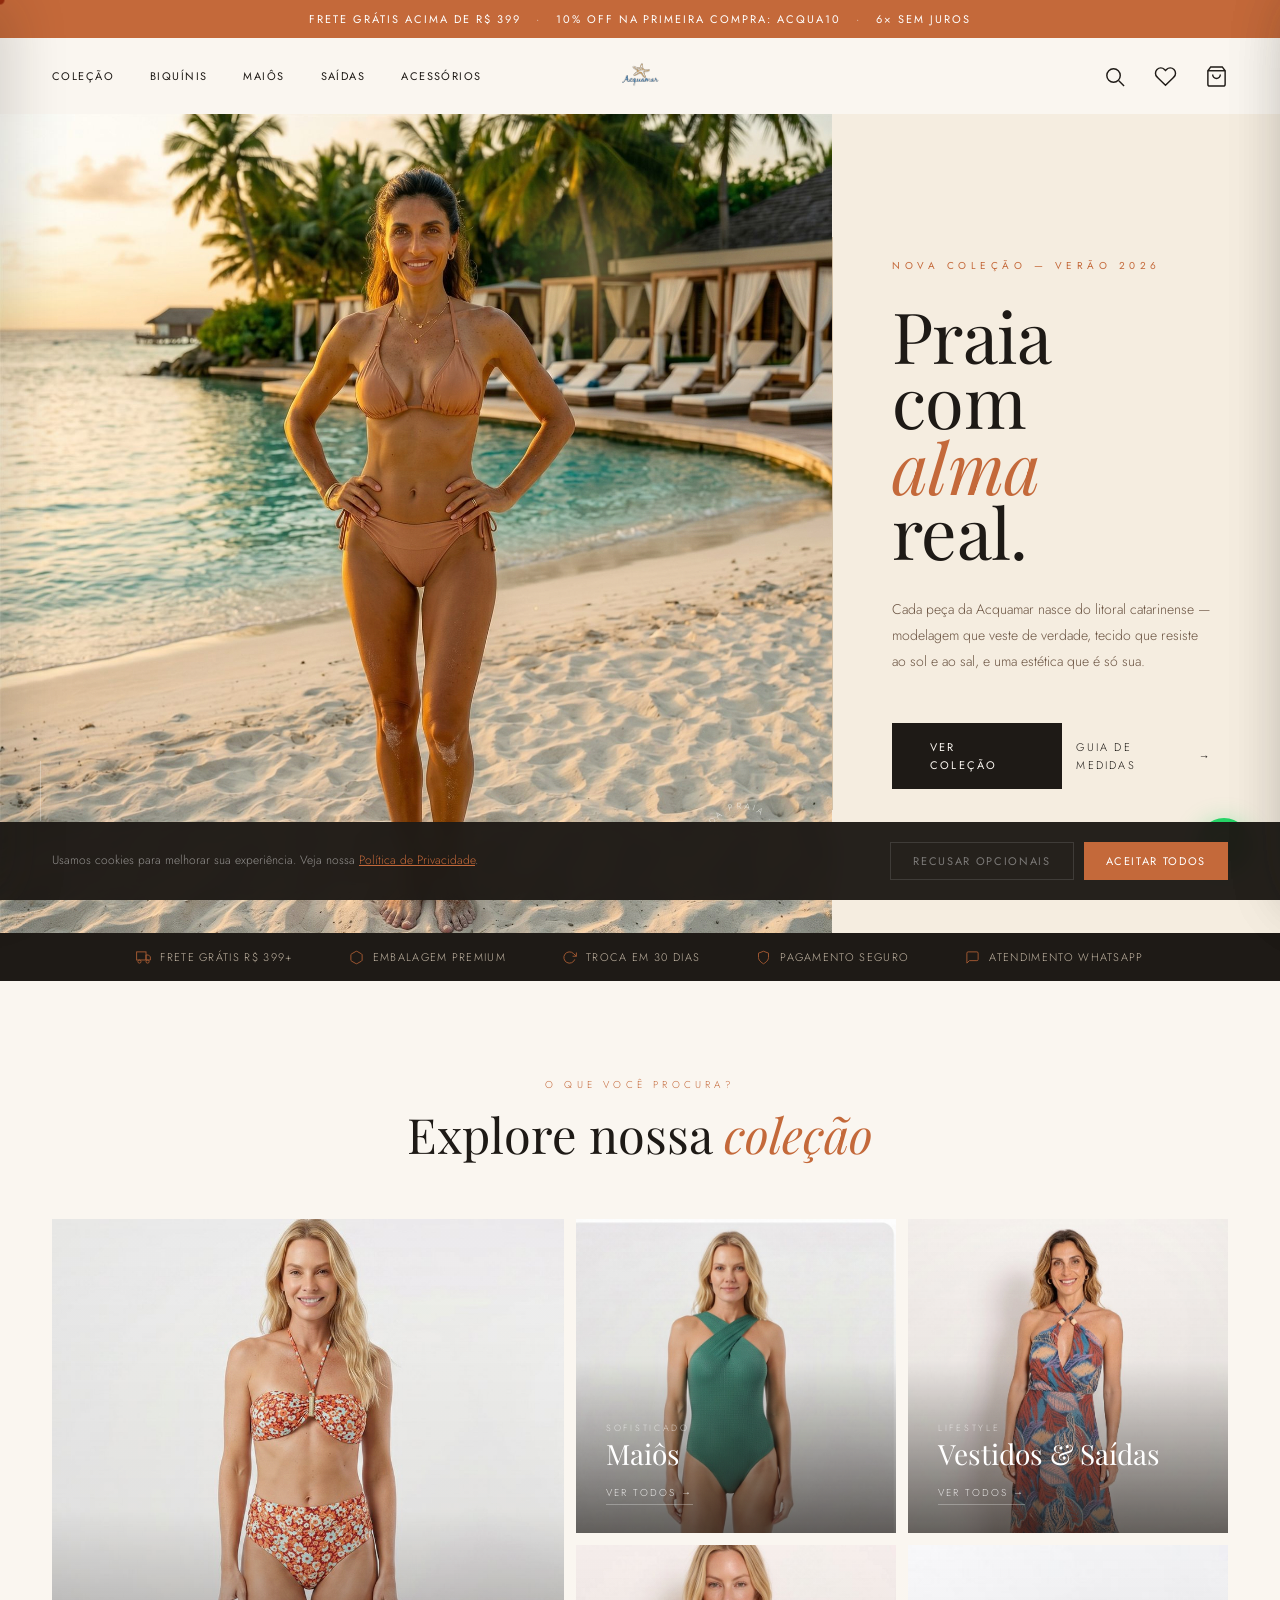
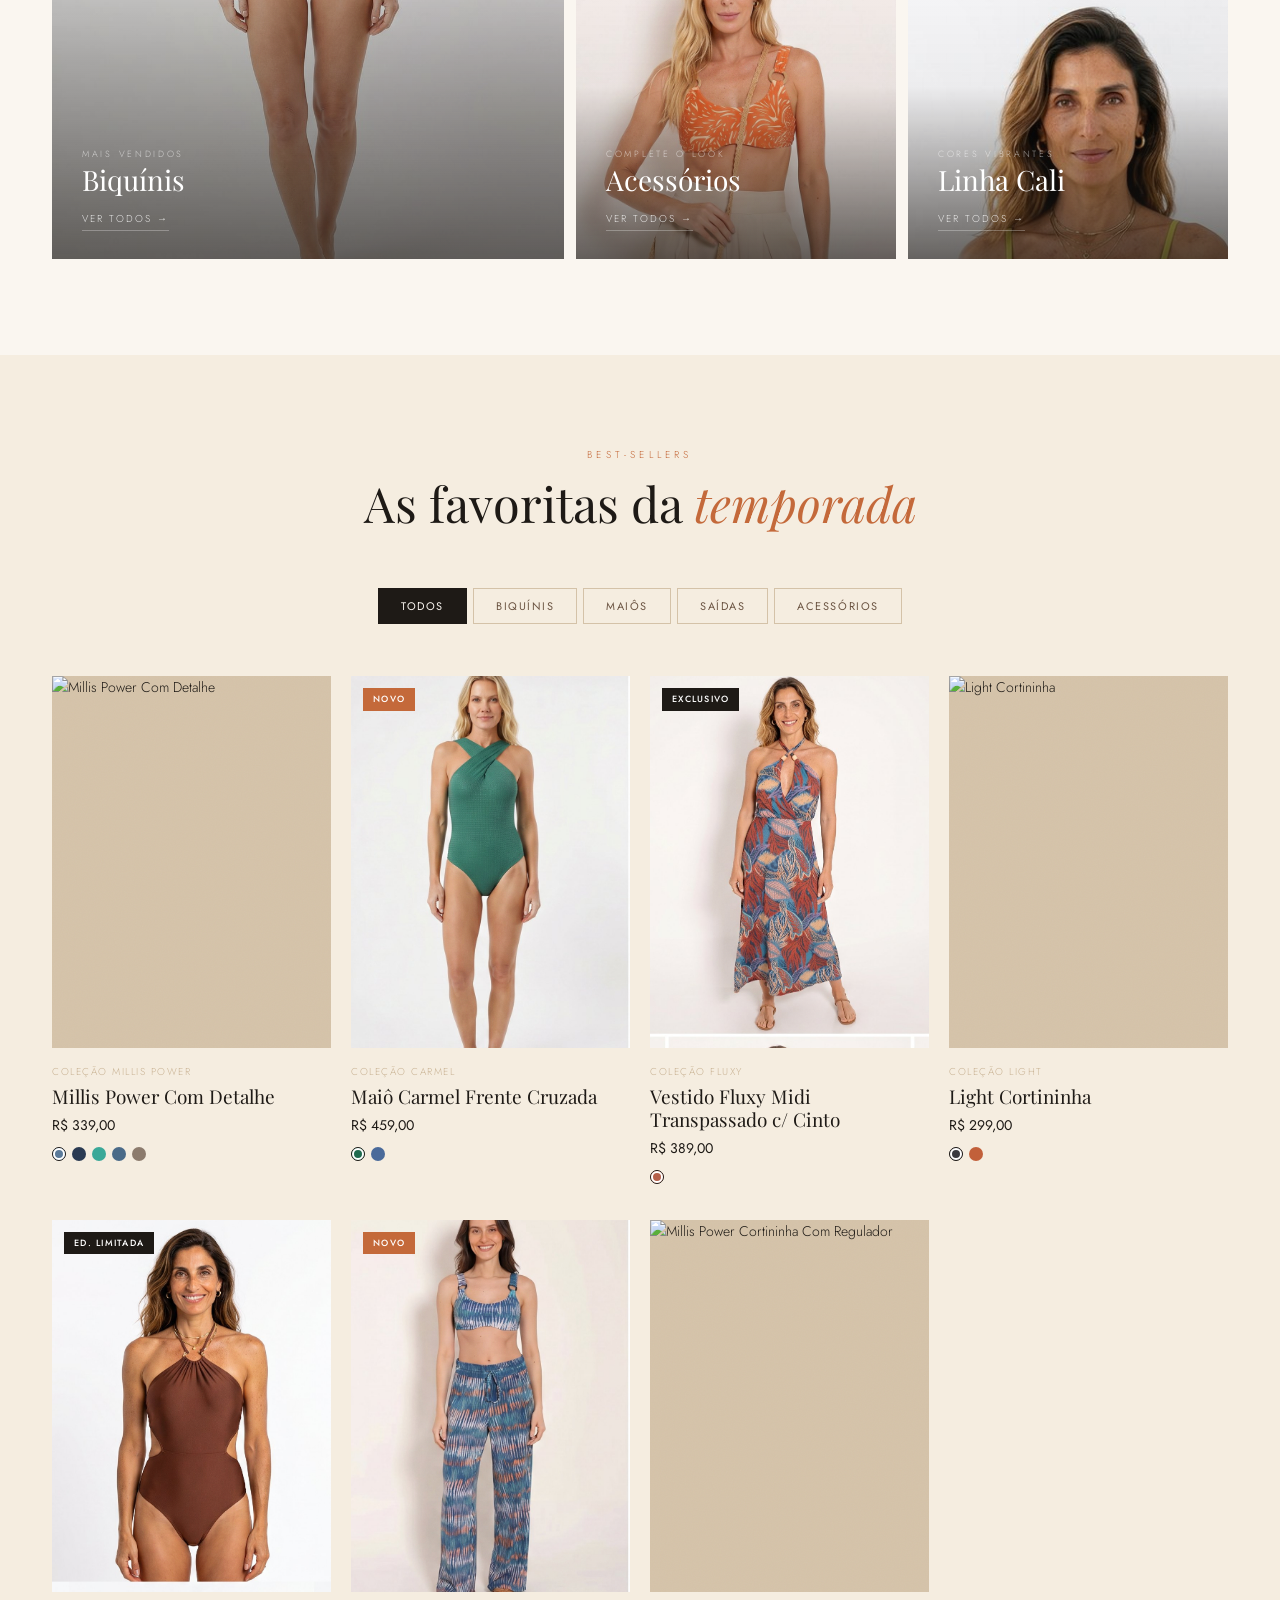
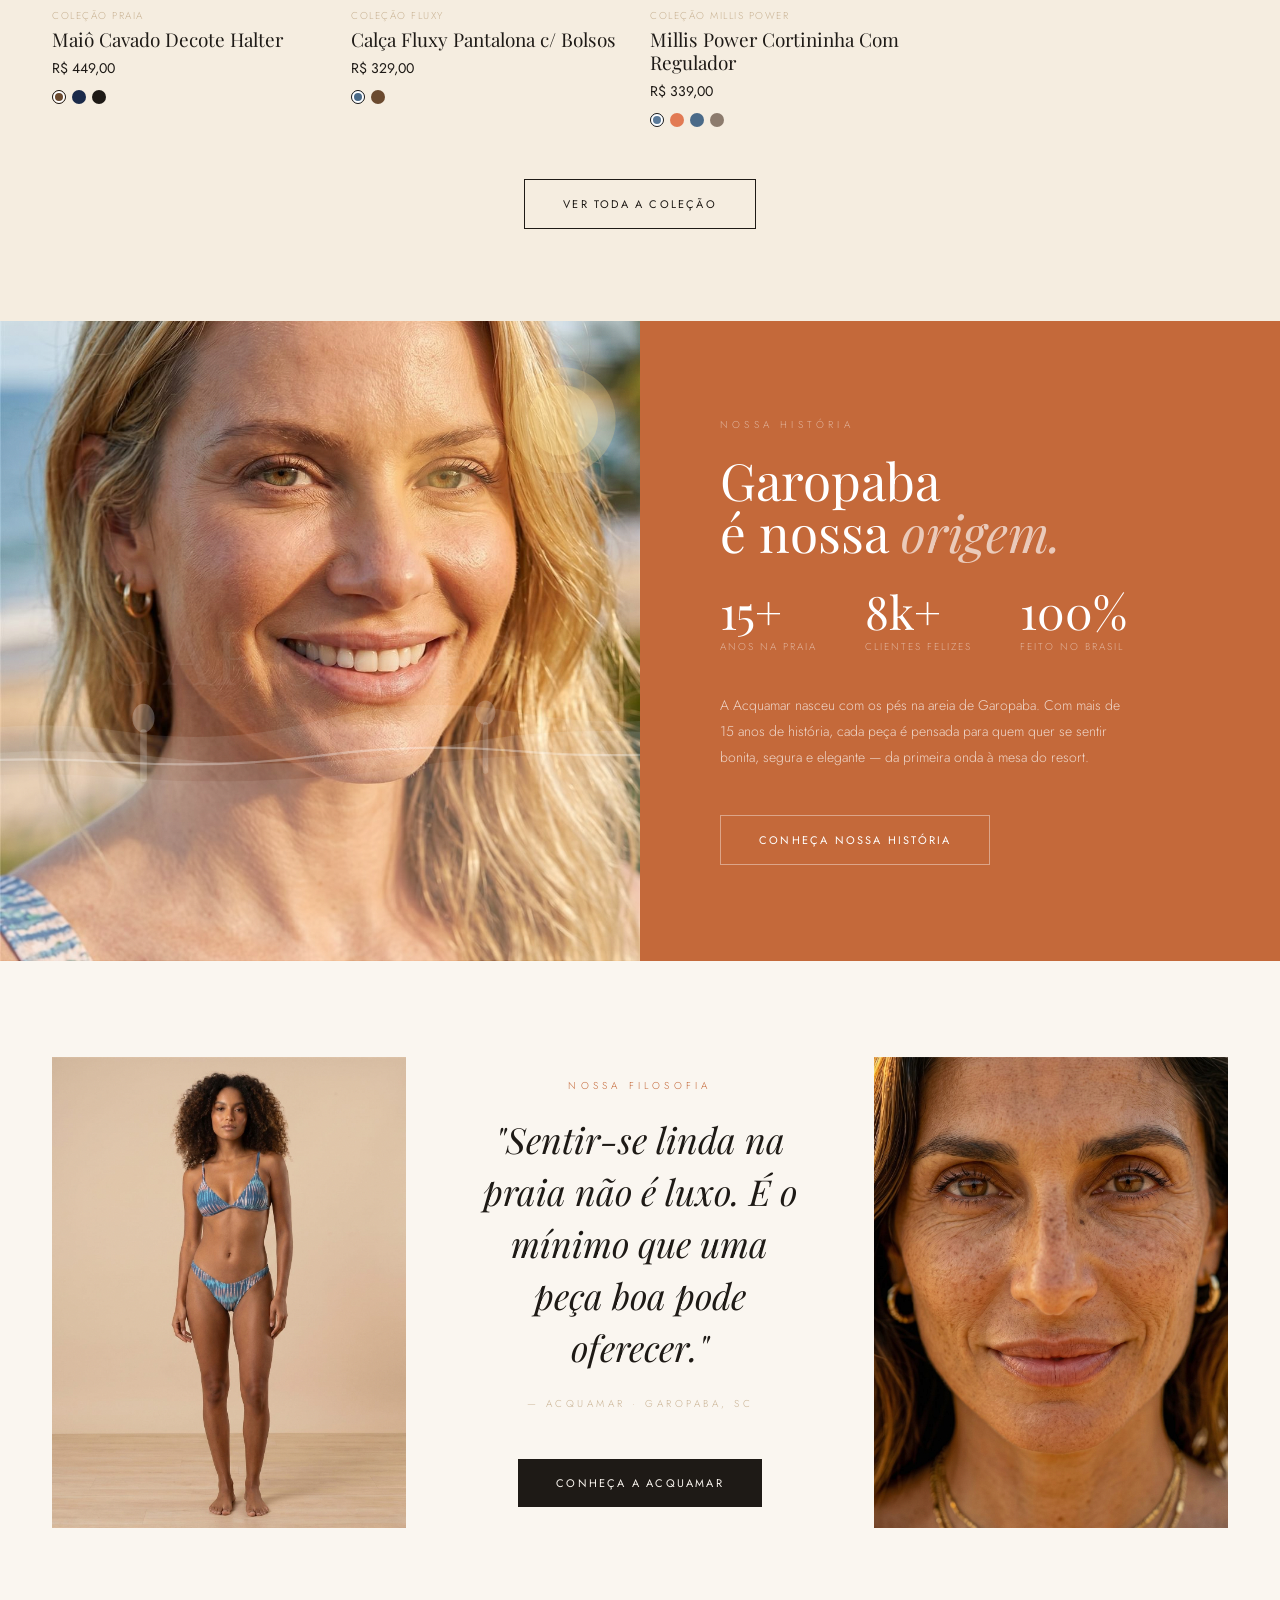
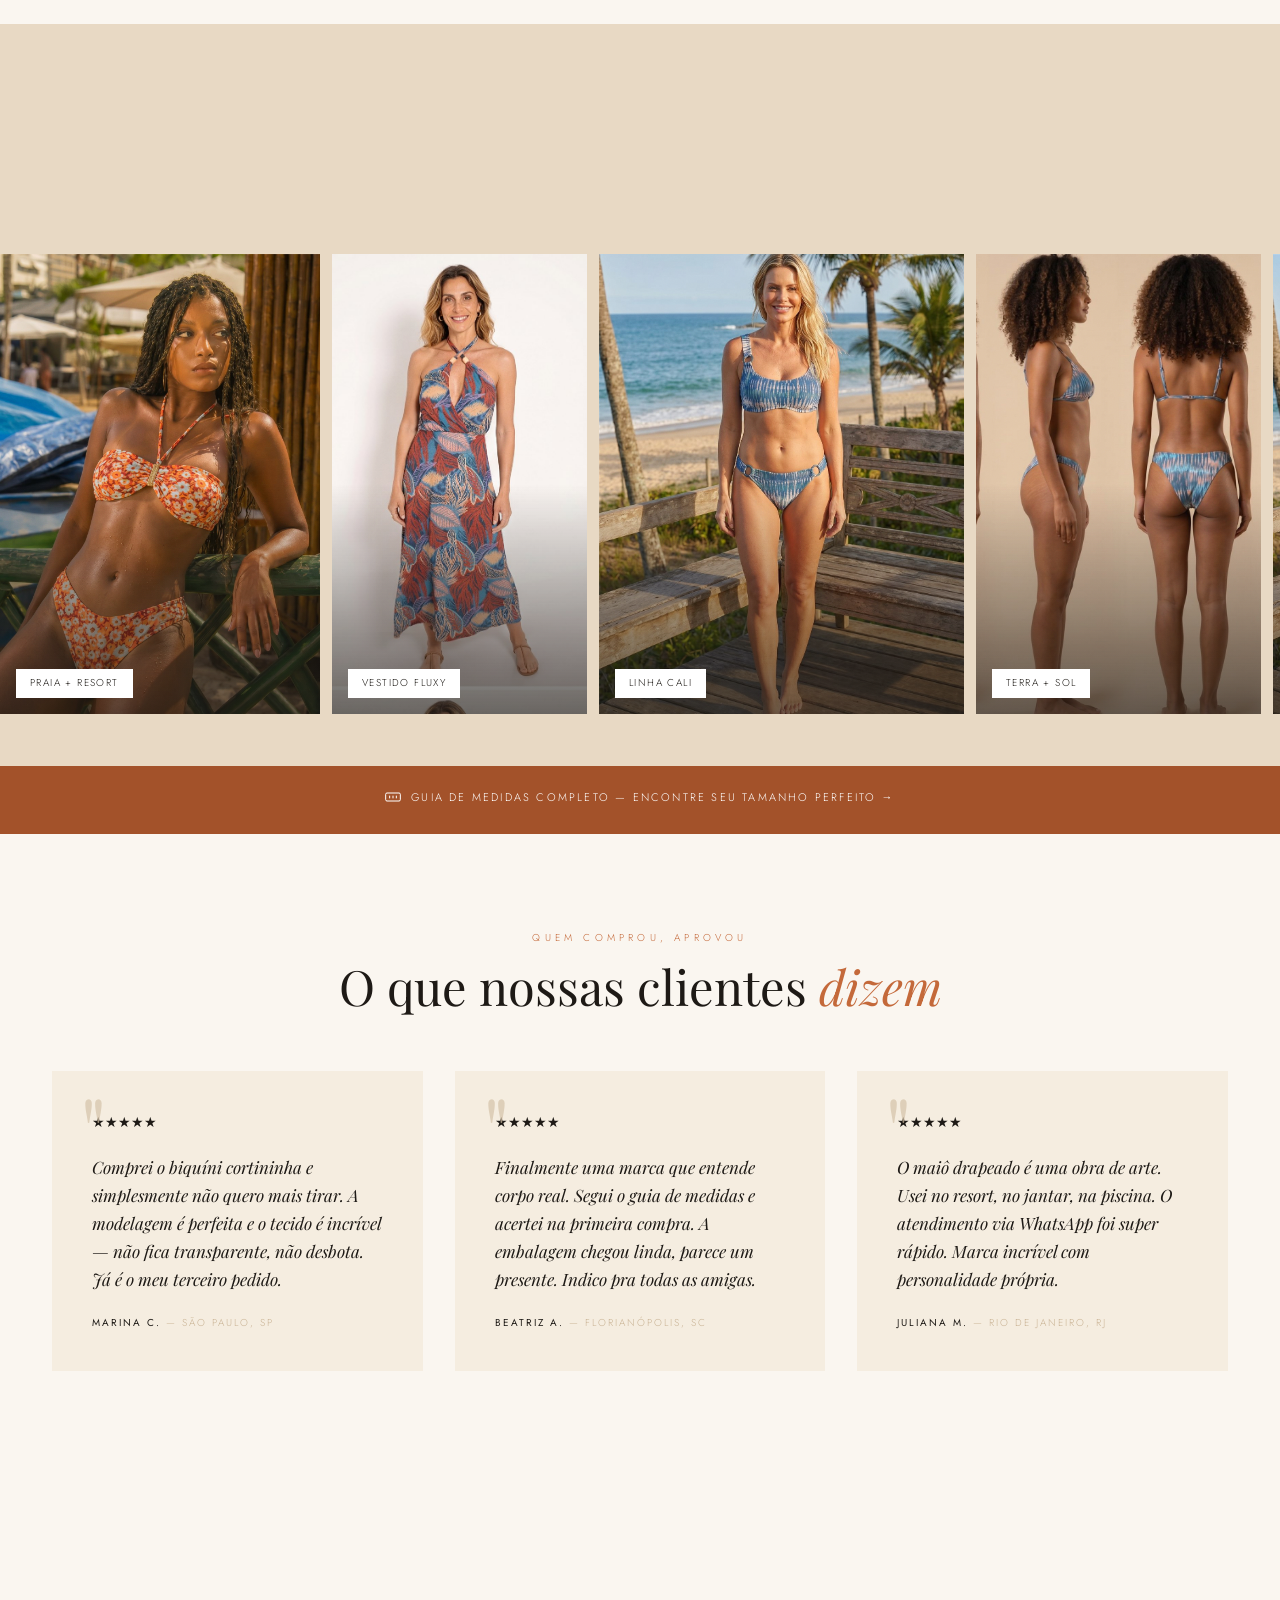
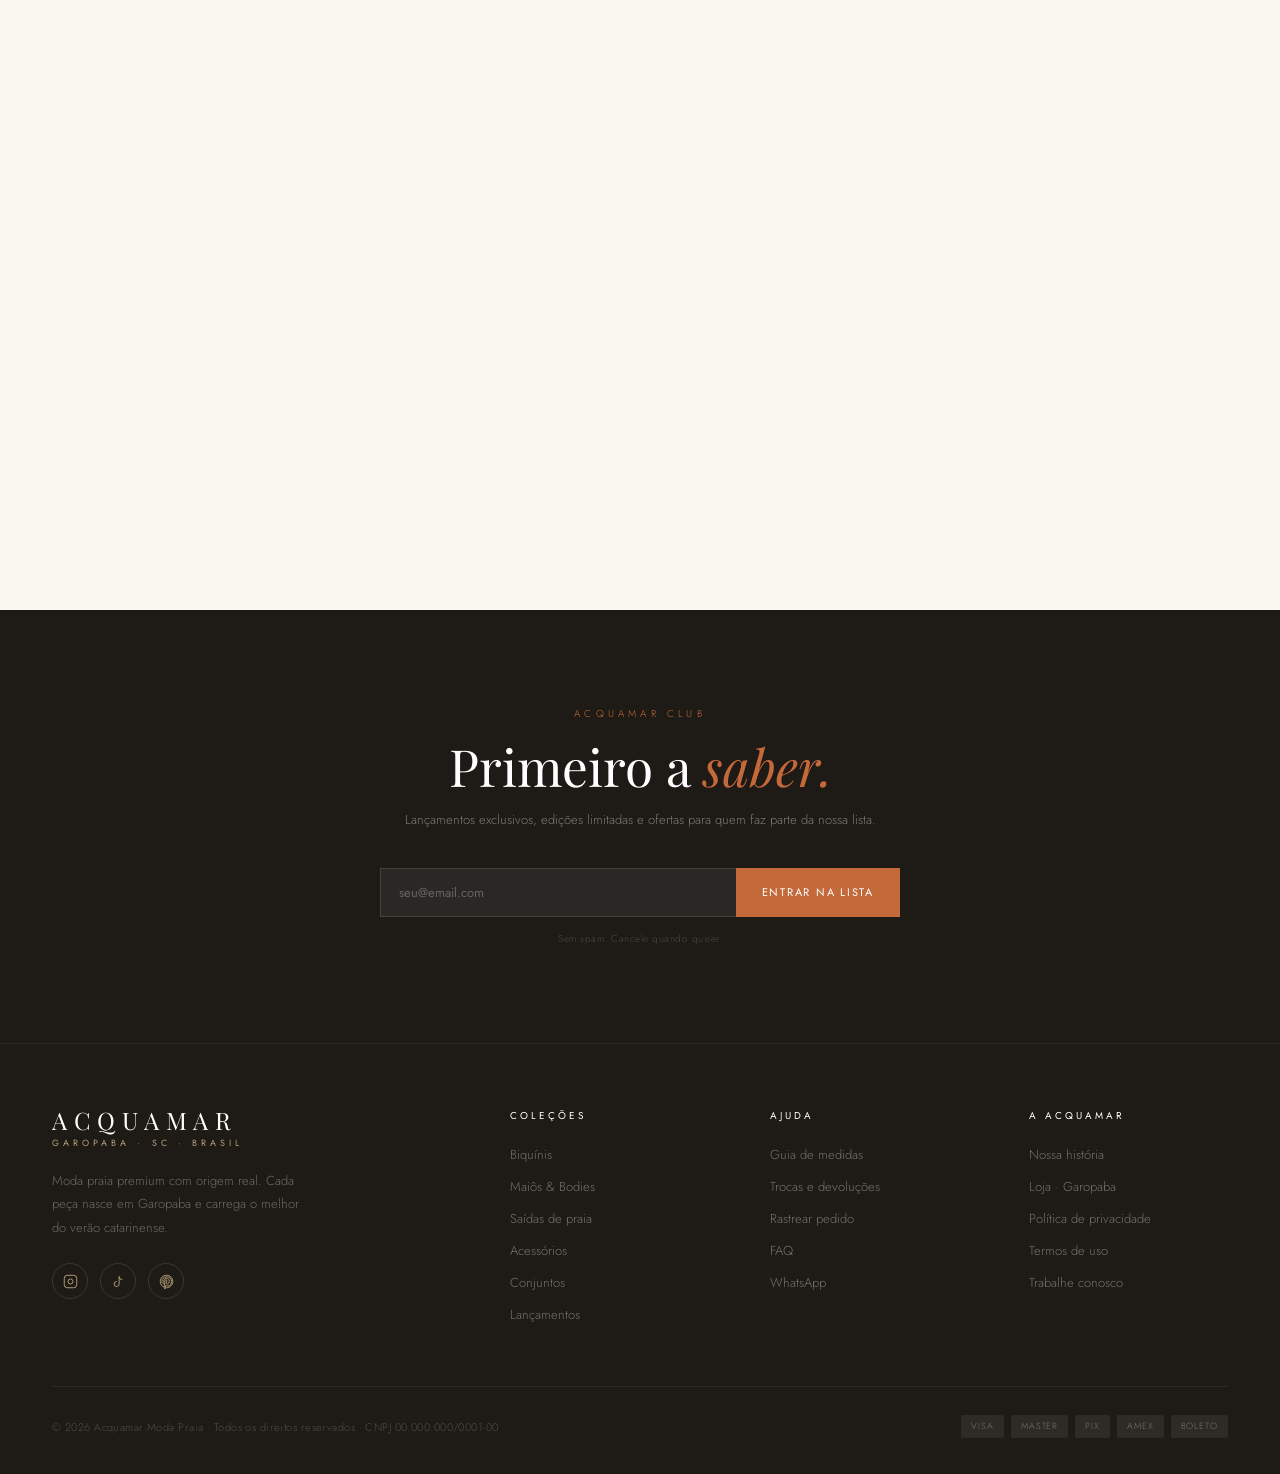
==== commit b7cbc73a: "feat: update header logo with SVG, increase icon sizes, adjust Hero framing, remove 2009 stamp, fix " ====
--- a/index.html
+++ b/index.html
@@ -90,10 +90,10 @@
     .logo-w{text-align:center;text-decoration:none;display:block}
     .logo-n{font-family:var(--serif);font-size:30px;font-weight:400;letter-spacing:.28em;color:var(--escuro);text-transform:uppercase;display:block;line-height:1}
     .logo-c{font-size:9px;letter-spacing:.45em;text-transform:uppercase;color:var(--bege);font-weight:400;display:block;margin-top:4px}
-    .nr{display:flex;gap:22px;align-items:center;justify-content:flex-end}
+    .nr{display:flex;gap:28px;align-items:center;justify-content:flex-end}
     .ib{display:flex;align-items:center;text-decoration:none;color:var(--escuro);transition:color .2s;position:relative}
     .ib:hover{color:var(--terra)}
-    .ib svg{width:19px;height:19px;stroke:currentColor;fill:none;stroke-width:1.4}
+    .ib svg{width:23px;height:23px;stroke:currentColor;fill:none;stroke-width:1.5}
     .bdg{background:var(--terra);color:#fff;font-size:9px;width:16px;height:16px;border-radius:50%;display:flex;align-items:center;justify-content:center;font-weight:500;position:absolute;top:-7px;right:-7px}
 
     .logo-img{height:42px;width:auto;object-fit:contain;margin-left:auto;margin-right:24px;display:block;opacity:.85;transition:opacity .3s}
@@ -101,7 +101,7 @@
     .insta-logo{display:block;width:120px;height:auto;margin:0 auto 12px;opacity:.85}
 
     /* HERO */
-    .hero{display:grid;grid-template-columns:1.1fr 1fr;min-height:91vh}
+    .hero{display:grid;grid-template-columns:1.3fr 0.7fr;min-height:91vh}
     .hero-art{position:relative;overflow:hidden}
     .hero-art .ph{height:100%}
     /* Highlight solar no centro */
@@ -594,11 +594,10 @@
       <a href="acessorios.html">Acessórios</a>
     </div>
     <a class="logo-w" href="index.html">
-      <span class="logo-n">Acquamar</span>
-      <span class="logo-c">Garopaba · SC</span>
+      <img src="images/logo-acquamar.svg" alt="Acquamar Logo" class="logo-svg" style="height: 38px; width: auto; display: block; margin: 0 auto;">
     </a>
     <div class="nr">
-      <img class="logo-img" src="images/logo-acquamar.png" alt="Acquamar Logo">
+      
       <a class="ib" href="#" aria-label="Buscar"><svg viewBox="0 0 24 24"><circle cx="11" cy="11" r="7"/><line x1="16.5" y1="16.5" x2="22" y2="22"/></svg></a>
       <a class="ib" href="#" aria-label="Favoritos"><svg viewBox="0 0 24 24"><path d="M20.84 4.61a5.5 5.5 0 0 0-7.78 0L12 5.67l-1.06-1.06a5.5 5.5 0 0 0-7.78 7.78l1.06 1.06L12 21.23l7.78-7.78 1.06-1.06a5.5 5.5 0 0 0 0-7.78z"/></svg></a>
       <a class="ib" href="#" aria-label="Sacola" style="position:relative">
@@ -613,7 +612,7 @@
 <section class="hero">
   <div class="hero-art">
     <div class="ph" data-tone="5">
-      <img src="images/espanhola-c.jpg" alt="Acquamar Hero" style="width:100%; height:100%; object-fit:cover; position:absolute; inset:0; z-index:0;">
+      <img src="images/espanhola-c.jpg" alt="Acquamar Hero" style="width:100%; height:100%; object-fit:cover; object-position:center 12%; position:absolute; inset:0; z-index:0;">
       <!-- Detalhe de localização -->
       <div class="hero-line" style="z-index: 2;">
         <span>Garopaba</span>
@@ -627,7 +626,7 @@
             <textPath href="#tp">MODA PRAIA · GAROPABA · BRASIL ·</textPath>
           </text>
         </svg>
-        <span class="stamp-c" style="z-index: 2;">2009</span>
+        <span class="stamp-c" style="z-index: 2;"></span>
       </div>
     </div>
   </div>
@@ -719,7 +718,7 @@
           <div class="ph">
             <picture>
               <source media="(max-width:768px)" srcset="https://drive.google.com/thumbnail?id=1aF-ps8ZORhr6Hk8Ph2ywCBA7OAy6RSCG&sz=w400">
-              <img src="https://drive.google.com/thumbnail?id=1aF-ps8ZORhr6Hk8Ph2ywCBA7OAy6RSCG&sz=w800" alt="Biquíni Millis Power com Detalhe" loading="lazy" style="width:100%;height:100%;object-fit:cover;position:absolute;inset:0;z-index:0">
+              <img src="https://drive.google.com/thumbnail?id=1aF-ps8ZORhr6Hk8Ph2ywCBA7OAy6RSCG&sz=w800" alt="Millis Power Com Detalhe" loading="lazy" style="width:100%;height:100%;object-fit:cover;position:absolute;inset:0;z-index:0">
             </picture>
           </div>
           
@@ -727,26 +726,9 @@
           <button class="qadd">Escolher tamanho</button>
         </div>
         <p class="pc-col">Coleção Millis Power</p>
-        <h3 class="pc-nm">Biquíni Millis Power com Detalhe</h3>
+        <h3 class="pc-nm">Millis Power Com Detalhe</h3>
         <p class="pc-pr">R$ 339,00</p>
         <div class="dots"><div class="dot on" style="background:#5a7a9a" title="Angra"></div><div class="dot" style="background:#2a3a52" title="Maraú"></div><div class="dot" style="background:#3aa898" title="Mimosa Turquesa"></div><div class="dot" style="background:#4a6a88" title="Paraty Blue"></div><div class="dot" style="background:#8c7b6d" title="Taípe"></div></div>
-      </div>
-      <div class="pc rv2 show" data-acq-id="biq-light-0004">
-        <div class="pc-img">
-          <div class="ph">
-            <picture>
-              <source media="(max-width:768px)" srcset="https://drive.google.com/thumbnail?id=1QKp74Fcqf50cRnf2uMBTAciI6tB1IuPB&sz=w400">
-              <img src="https://drive.google.com/thumbnail?id=1QKp74Fcqf50cRnf2uMBTAciI6tB1IuPB&sz=w800" alt="Biquíni Light Push Up" loading="lazy" style="width:100%;height:100%;object-fit:cover;position:absolute;inset:0;z-index:0">
-            </picture>
-          </div>
-          
-          <button class="wish" aria-label="Favoritar"><svg viewBox="0 0 24 24"><path d="M20.84 4.61a5.5 5.5 0 0 0-7.78 0L12 5.67l-1.06-1.06a5.5 5.5 0 0 0-7.78 7.78l1.06 1.06L12 21.23l7.78-7.78 1.06-1.06a5.5 5.5 0 0 0 0-7.78z"/></svg></button>
-          <button class="qadd">Escolher tamanho</button>
-        </div>
-        <p class="pc-col">Coleção Light</p>
-        <h3 class="pc-nm">Biquíni Light Push Up</h3>
-        <p class="pc-pr">R$ 299,00</p>
-        <div class="dots"><div class="dot on" style="background:#e8d9c4;border:1px solid #c8b99a" title="Calmaria"></div><div class="dot" style="background:#3a3a40" title="Oasis"></div><div class="dot" style="background:#c2603a" title="Penca"></div></div>
       </div>
       <div class="pc rv2 show" data-acq-id="maio-carmel-cruzado">
         <div class="pc-img">
@@ -787,7 +769,7 @@
           <div class="ph">
             <picture>
               <source media="(max-width:768px)" srcset="https://drive.google.com/thumbnail?id=1xE1yruUe8KuobS518axRZOzvbqJa9y-p&sz=w400">
-              <img src="https://drive.google.com/thumbnail?id=1xE1yruUe8KuobS518axRZOzvbqJa9y-p&sz=w800" alt="Biquíni Light Cortininha" loading="lazy" style="width:100%;height:100%;object-fit:cover;position:absolute;inset:0;z-index:0">
+              <img src="https://drive.google.com/thumbnail?id=1xE1yruUe8KuobS518axRZOzvbqJa9y-p&sz=w800" alt="Light Cortininha" loading="lazy" style="width:100%;height:100%;object-fit:cover;position:absolute;inset:0;z-index:0">
             </picture>
           </div>
           
@@ -795,7 +777,7 @@
           <button class="qadd">Escolher tamanho</button>
         </div>
         <p class="pc-col">Coleção Light</p>
-        <h3 class="pc-nm">Biquíni Light Cortininha</h3>
+        <h3 class="pc-nm">Light Cortininha</h3>
         <p class="pc-pr">R$ 299,00</p>
         <div class="dots"><div class="dot on" style="background:#3a3a40" title="Oasis"></div><div class="dot" style="background:#c2603a" title="Penca"></div></div>
       </div>
@@ -831,14 +813,14 @@
         <p class="pc-col">Coleção Fluxy</p>
         <h3 class="pc-nm">Calça Fluxy Pantalona c/ Bolsos</h3>
         <p class="pc-pr">R$ 329,00</p>
-        <div class="dots"><div class="dot on" style="background:#4a6a88" title="Taípe"></div><div class="dot" style="background:#6b4a2f" title="Marrom"></div></div>
+        <div class="dots"><div class="dot on" style="background:#4a6a88" title="Paraty Blue"></div><div class="dot" style="background:#6b4a2f" title="Marrom"></div></div>
       </div>
       <div class="pc rv2 show" data-acq-id="biq-power-0012">
         <div class="pc-img">
           <div class="ph">
             <picture>
               <source media="(max-width:768px)" srcset="https://drive.google.com/thumbnail?id=1BzkRflIrwLjDNnpEoO2adMJLzNqxbgYP&sz=w400">
-              <img src="https://drive.google.com/thumbnail?id=1BzkRflIrwLjDNnpEoO2adMJLzNqxbgYP&sz=w800" alt="Biquíni Millis Power Cortininha com Regulador" loading="lazy" style="width:100%;height:100%;object-fit:cover;position:absolute;inset:0;z-index:0">
+              <img src="https://drive.google.com/thumbnail?id=1BzkRflIrwLjDNnpEoO2adMJLzNqxbgYP&sz=w800" alt="Millis Power Cortininha Com Regulador" loading="lazy" style="width:100%;height:100%;object-fit:cover;position:absolute;inset:0;z-index:0">
             </picture>
           </div>
           
@@ -846,10 +828,12 @@
           <button class="qadd">Escolher tamanho</button>
         </div>
         <p class="pc-col">Coleção Millis Power</p>
-        <h3 class="pc-nm">Biquíni Millis Power Cortininha com Regulador</h3>
+        <h3 class="pc-nm">Millis Power Cortininha Com Regulador</h3>
         <p class="pc-pr">R$ 339,00</p>
-        <div class="dots"><div class="dot on" style="background:#5a7a9a" title="Angra"></div><div class="dot" style="background:#3aa898" title="Mimosa Turquesa"></div><div class="dot" style="background:#4a6a88" title="Paraty Blue"></div><div class="dot" style="background:#8c7b6d" title="Taípe"></div></div>
-      </div>
+        <div class="dots"><div class="dot on" style="background:#5a7a9a" title="Angra"></div><div class="dot" style="background:#e27a53" title="Pantera"></div><div class="dot" style="background:#4a6a88" title="Paraty Blue"></div><div class="dot" style="background:#8c7b6d" title="Taípe"></div></div>
+      </div>
+      
+      
       
     </div>
     <div style="text-align:center;margin-top:52px" class="rv2">
--- a/assets/store.css
+++ b/assets/store.css
@@ -125,6 +125,7 @@
 .acq-sz{min-width:42px;padding:9px 12px;border:1px solid var(--areia-d,#d4c2a8);background:transparent;font-family:var(--sans,sans-serif);font-size:11px;letter-spacing:.1em;color:var(--escuro,#1e1a16);cursor:pointer;transition:all .2s}
 .acq-sz:hover{border-color:var(--escuro,#1e1a16)}
 .acq-sz.on{background:var(--escuro,#1e1a16);color:#fff;border-color:var(--escuro,#1e1a16)}
+.acq-sz.disabled{opacity:0.35;pointer-events:none;text-decoration:line-through;cursor:not-allowed}
 .acq-sizes.err .acq-sz{border-color:#b04a3a;animation:acqshake .3s}
 @keyframes acqshake{25%{transform:translateX(-3px)}75%{transform:translateX(3px)}}
 .acq-md-row{display:flex;gap:12px;align-items:stretch;margin-top:auto}
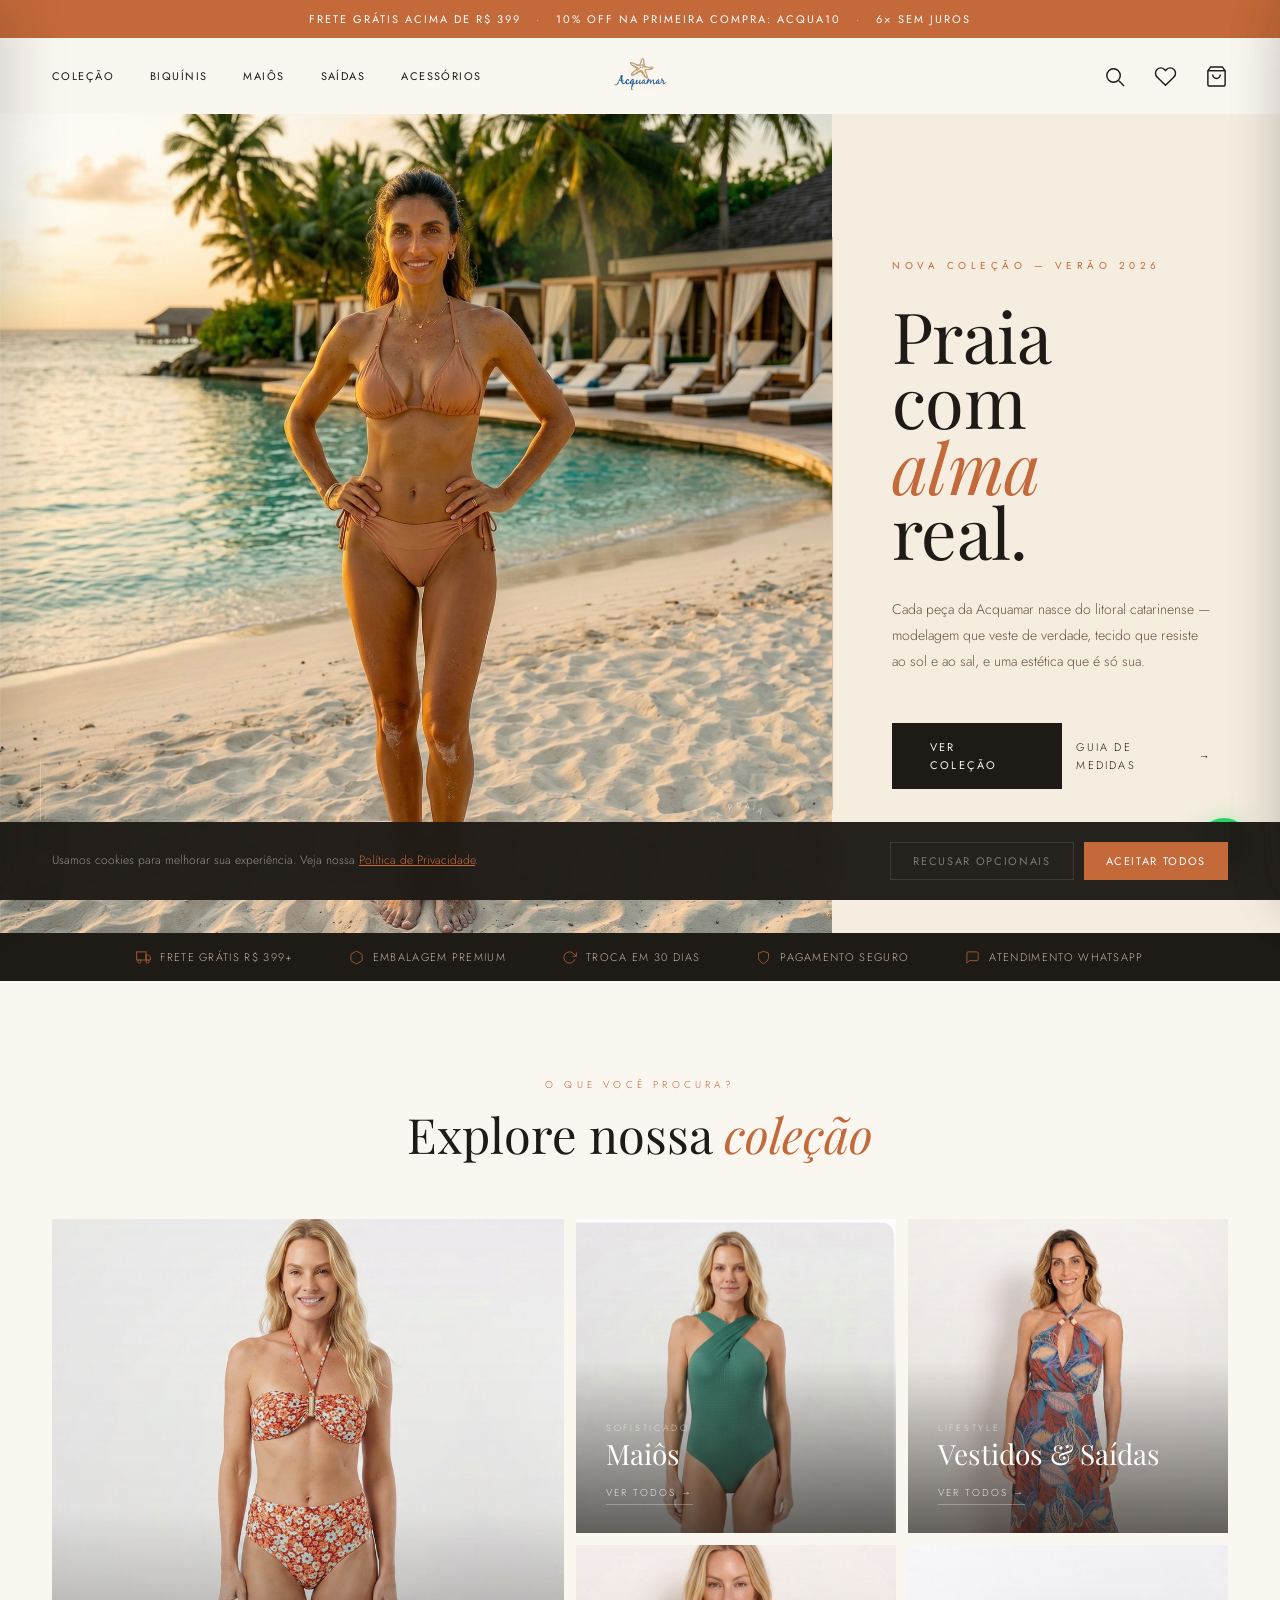
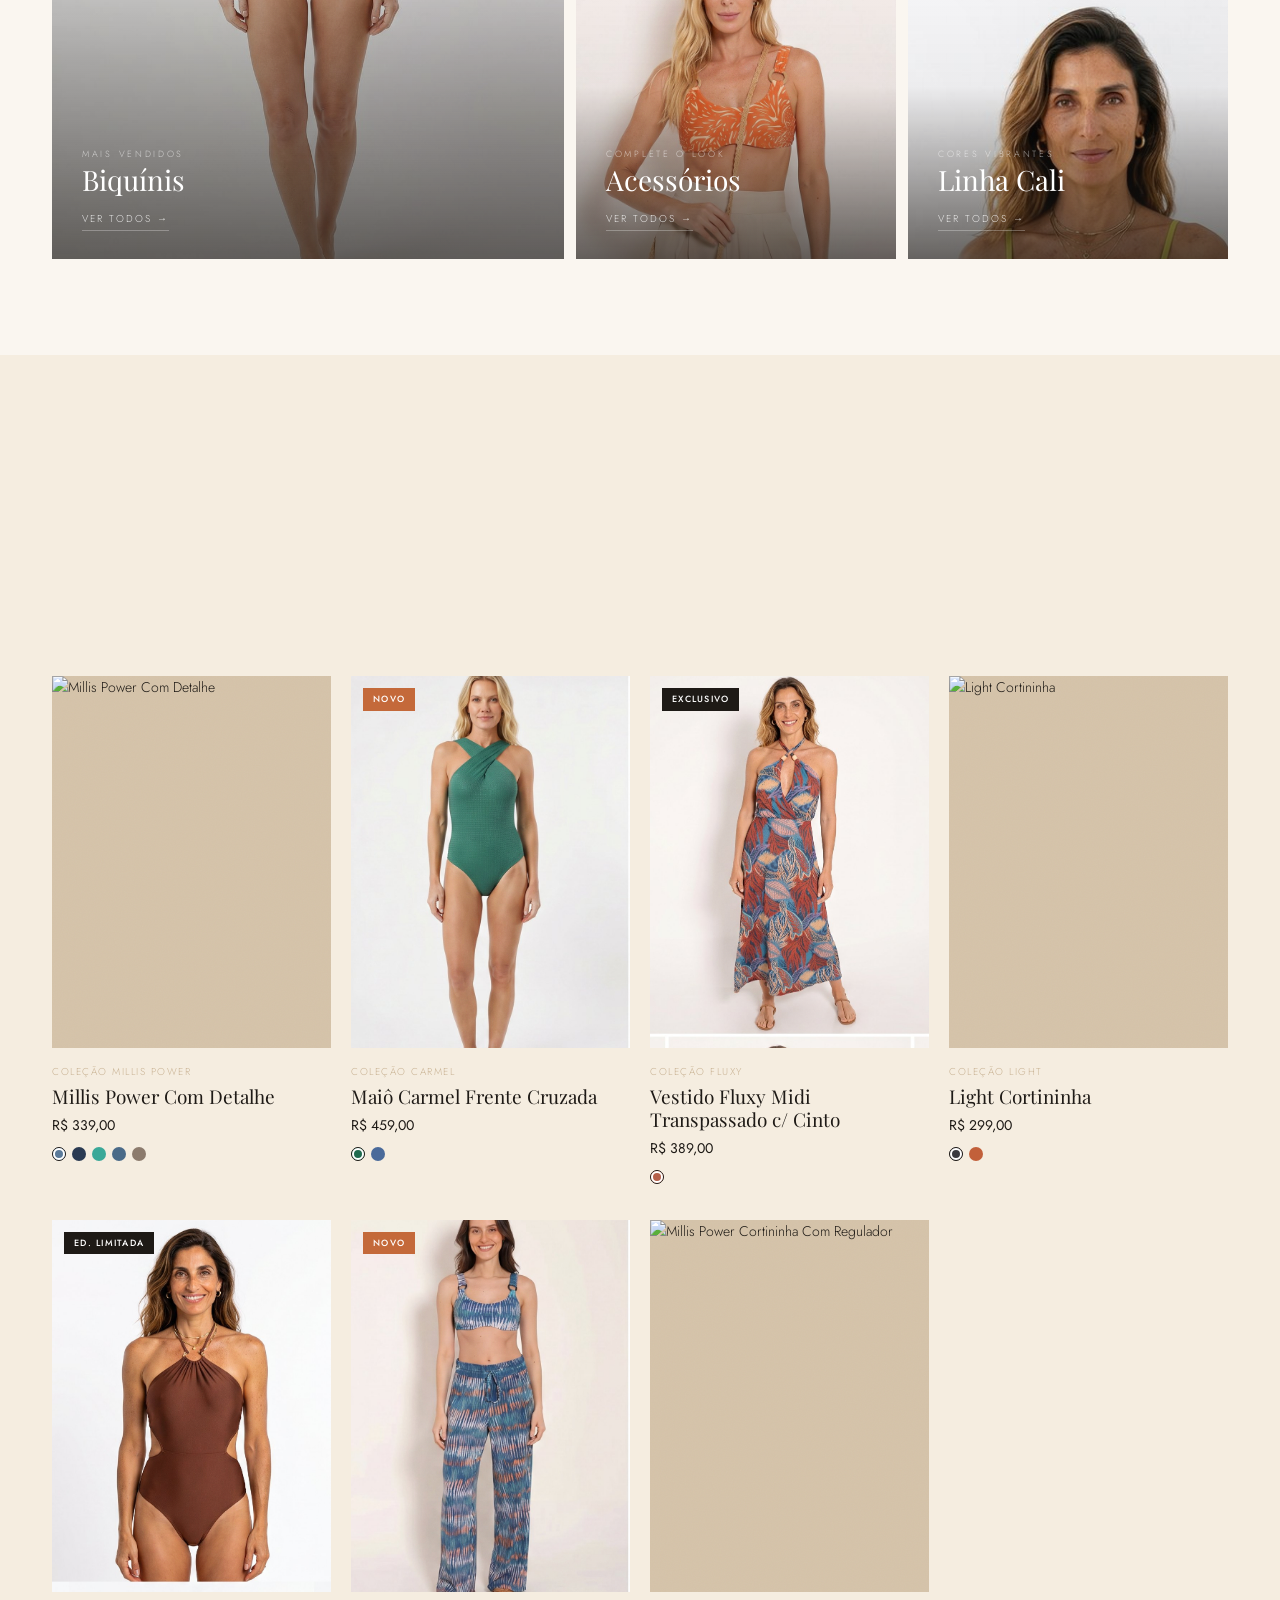
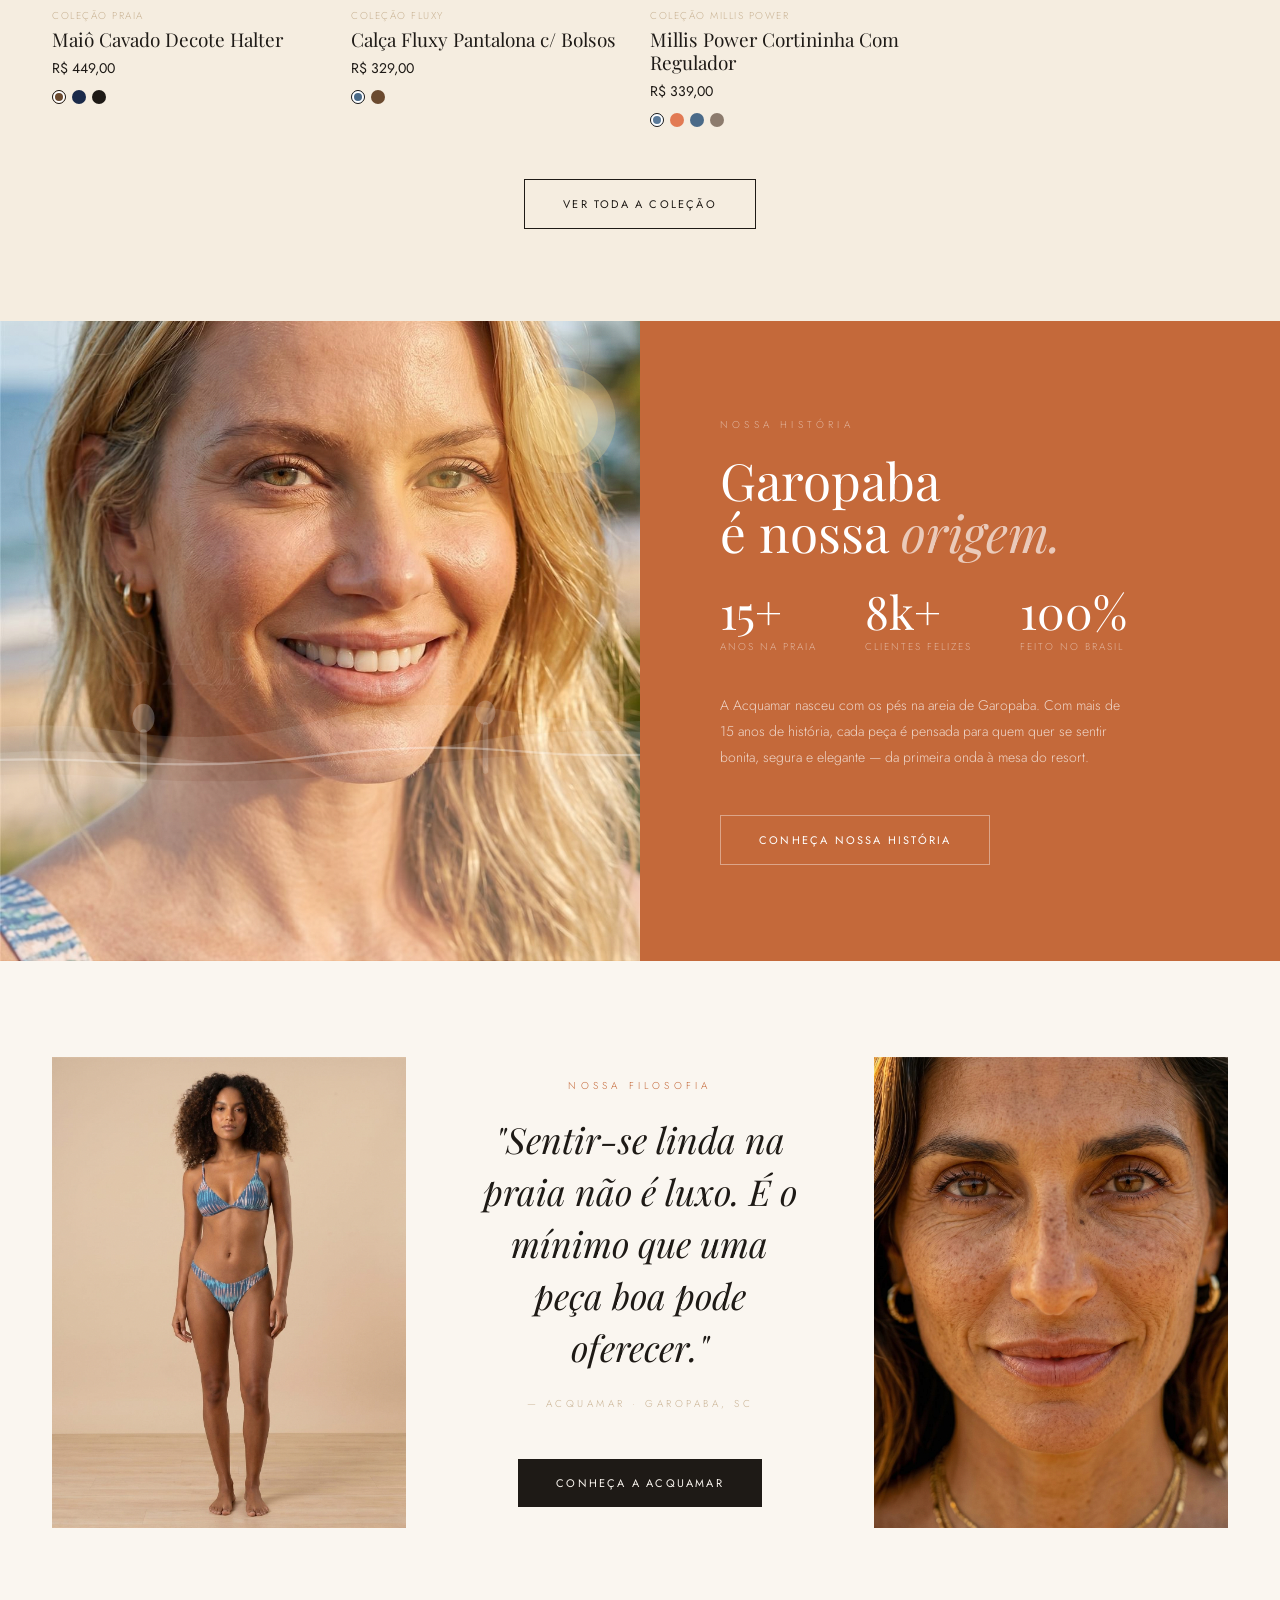
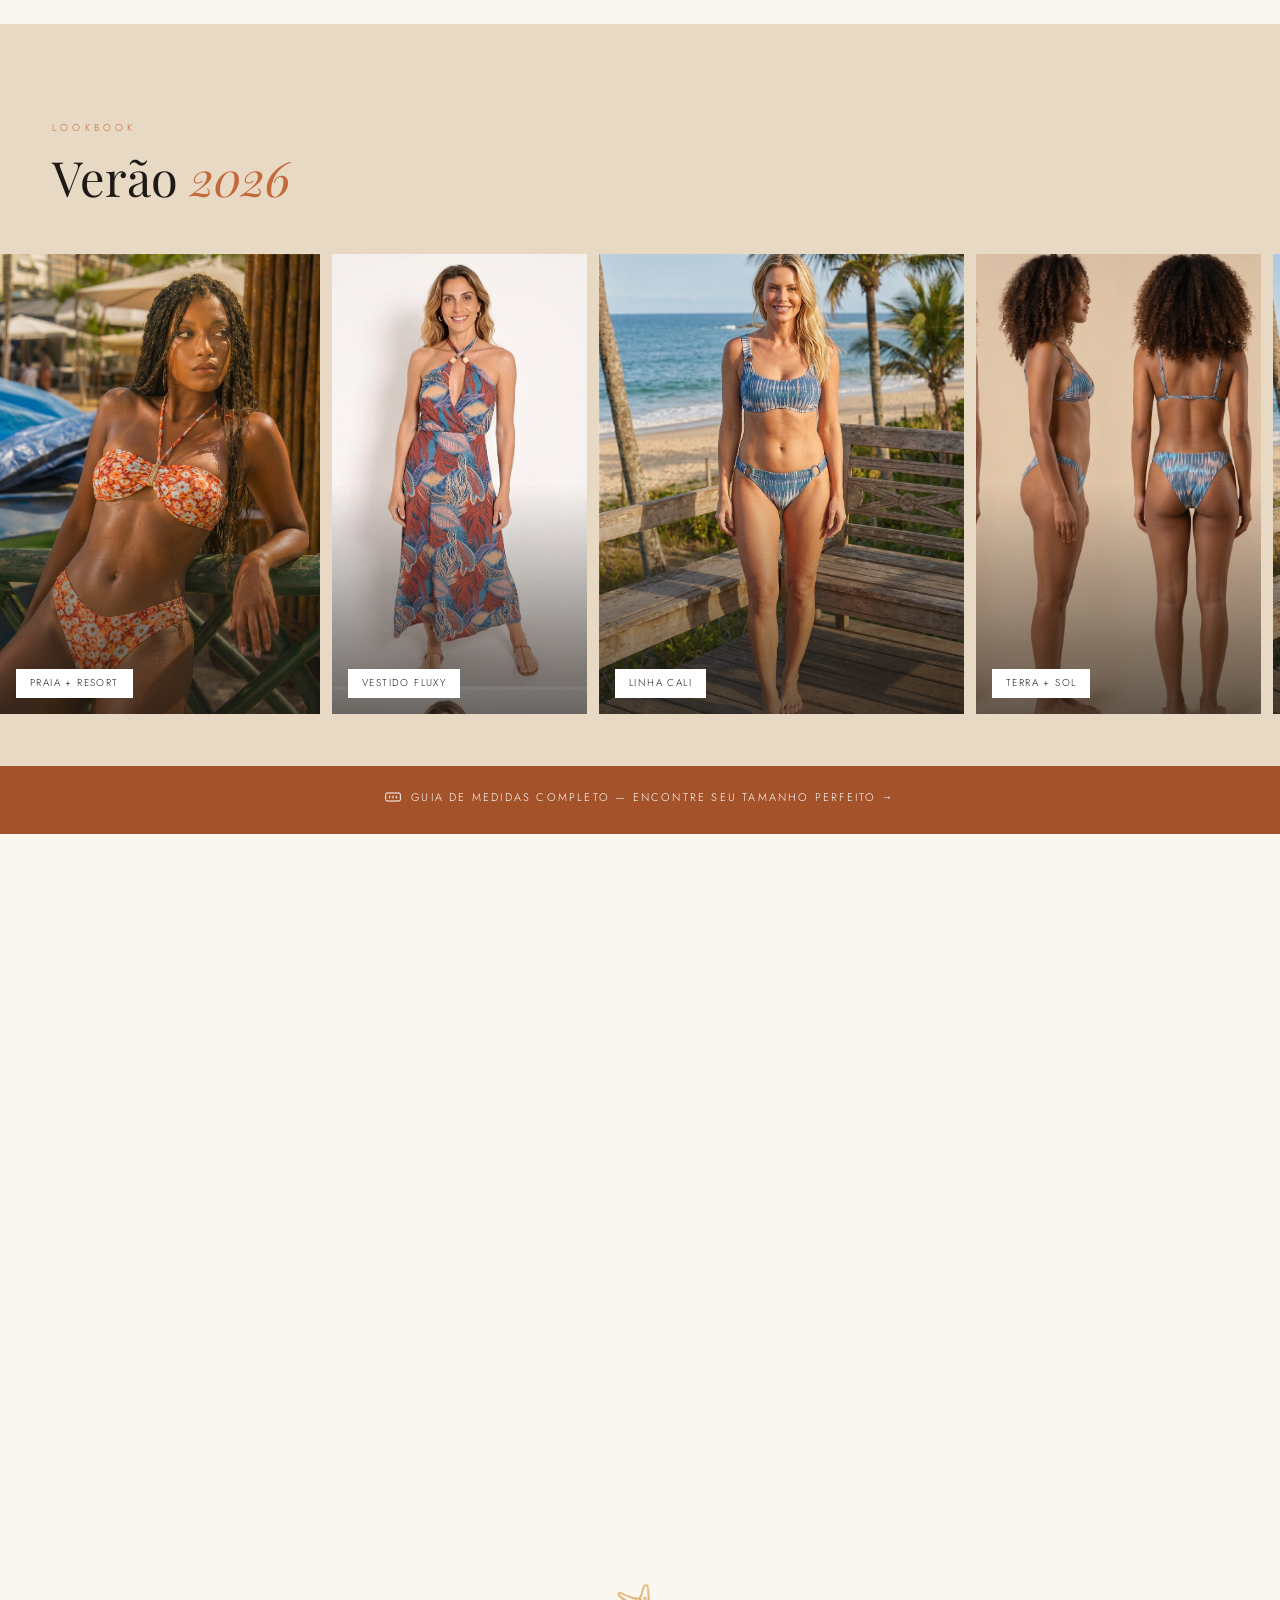
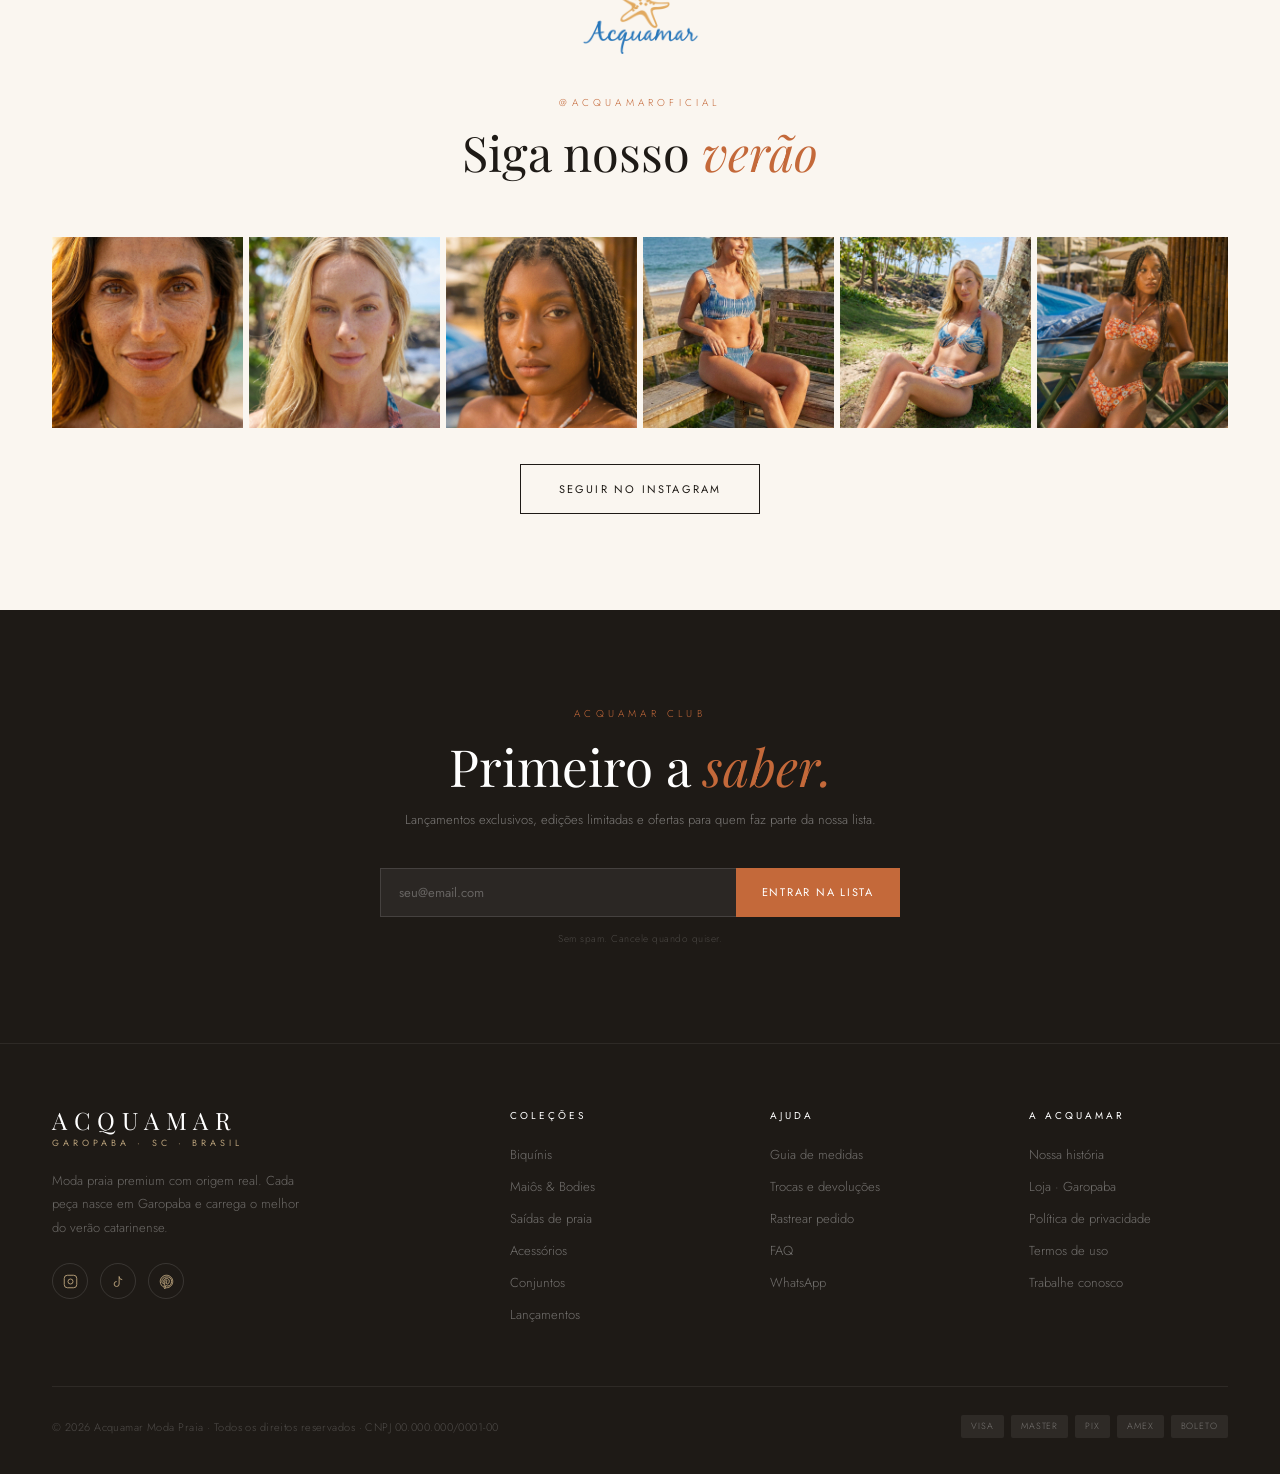
==== commit 3486aa63: "feat: implement professional product page (produto.html) inspired by Liquido reference" ====
--- a/index.html
+++ b/index.html
@@ -20,11 +20,9 @@
       --ease:cubic-bezier(.22,1,.36,1);
     }
     html{scroll-behavior:smooth}
-    body{background:var(--creme);color:var(--escuro);font-family:var(--sans);font-weight:300;font-size:14px;line-height:1.65;overflow-x:hidden;cursor:none}
-
-    /* CURSOR */
-    #cur{width:9px;height:9px;background:var(--terra);border-radius:50%;position:fixed;top:0;left:0;pointer-events:none;z-index:9999;transform:translate(-50%,-50%);transition:width .35s var(--ease),height .35s var(--ease),opacity .3s;mix-blend-mode:multiply}
-    #cur.big{width:44px;height:44px;opacity:.2}
+    body{background:var(--creme);color:var(--escuro);font-family:var(--sans);font-weight:300;font-size:14px;line-height:1.65;overflow-x:hidden}
+
+    
 
     ::-webkit-scrollbar{width:3px}
     ::-webkit-scrollbar-track{background:var(--creme)}
@@ -324,15 +322,6 @@
       .benef-in{gap:20px}.ck{padding:20px}
     }
 
-    /* Restaurar cursor e ocultar elemento customizado em dispositivos touch */
-    @media (hover: none) and (pointer: coarse) {
-      body {
-        cursor: auto !important;
-      }
-      #cur {
-        display: none !important;
-      }
-    }
 
     /* ── MENU HAMBURGUER & DRAWER MOBILE ───────────────────── */
     .hamburger-btn {
@@ -570,9 +559,6 @@
   </div>
 </aside>
 
-<div id="cur"></div>
-
-
 <!-- ── Announcement ──────────────────────────────────────── -->
 <div class="ann">
   Frete grátis acima de R$&nbsp;399 <s>·</s> 10% OFF na primeira compra: ACQUA10 <s>·</s> 6× sem juros
@@ -594,7 +580,7 @@
       <a href="acessorios.html">Acessórios</a>
     </div>
     <a class="logo-w" href="index.html">
-      <img src="images/logo-acquamar.svg" alt="Acquamar Logo" class="logo-svg" style="height: 38px; width: auto; display: block; margin: 0 auto;">
+      <img src="images/logo-acquamar.svg" alt="Acquamar Logo" class="logo-svg">
     </a>
     <div class="nr">
       
@@ -1083,12 +1069,7 @@
 </div>
 
 <script>
-  const cur=document.getElementById('cur');
-  document.addEventListener('mousemove',e=>{cur.style.left=e.clientX+'px';cur.style.top=e.clientY+'px'});
-  document.querySelectorAll('a,button,.cat,.pc,.lk,.ig').forEach(el=>{
-    el.addEventListener('mouseenter',()=>cur.classList.add('big'));
-    el.addEventListener('mouseleave',()=>cur.classList.remove('big'));
-  });
+  
   const hdr=document.getElementById('hdr');
   window.addEventListener('scroll',()=>hdr.classList.toggle('up',scrollY>20),{passive:true});
   const obs=new IntersectionObserver(entries=>{
@@ -1152,4 +1133,4 @@
 </script>
 <script src="assets/store.js?v=7"></script>
 </body>
-</html>
+</html>
--- a/assets/store.css
+++ b/assets/store.css
@@ -128,6 +128,7 @@
 .acq-sz.disabled{opacity:0.35;pointer-events:none;text-decoration:line-through;cursor:not-allowed}
 .acq-sizes.err .acq-sz{border-color:#b04a3a;animation:acqshake .3s}
 @keyframes acqshake{25%{transform:translateX(-3px)}75%{transform:translateX(3px)}}
+.ph.crop-grid img, .acq-md-img.crop-grid img{width:215% !important;height:215% !important;max-width:none !important;position:absolute !important;top:-10% !important;left:-5% !important;object-fit:cover !important}
 .acq-md-row{display:flex;gap:12px;align-items:stretch;margin-top:auto}
 .acq-md-row .acq-qty{margin:0;height:46px}
 .acq-md-row .acq-qty button{width:34px;height:44px}
@@ -249,3 +250,25 @@
   }
 }
 
+
+
+/* Logo SVG Styling and Micro-animations */
+.logo-svg {
+  height: 54px; /* Desktop: Increase size from 38px to 54px */
+  width: auto;
+  display: block;
+  margin: 0 auto;
+  transition: transform 0.3s cubic-bezier(0.25, 0.46, 0.45, 0.94), filter 0.3s ease;
+  filter: drop-shadow(0 2px 3px rgba(30, 26, 22, 0.04));
+}
+
+.logo-svg:hover {
+  transform: scale(1.06);
+  filter: drop-shadow(0 4px 8px rgba(30, 26, 22, 0.12));
+}
+
+@media (max-width: 768px) {
+  .logo-svg {
+    height: 44px; /* Mobile: Slightly smaller but still prominent */
+  }
+}
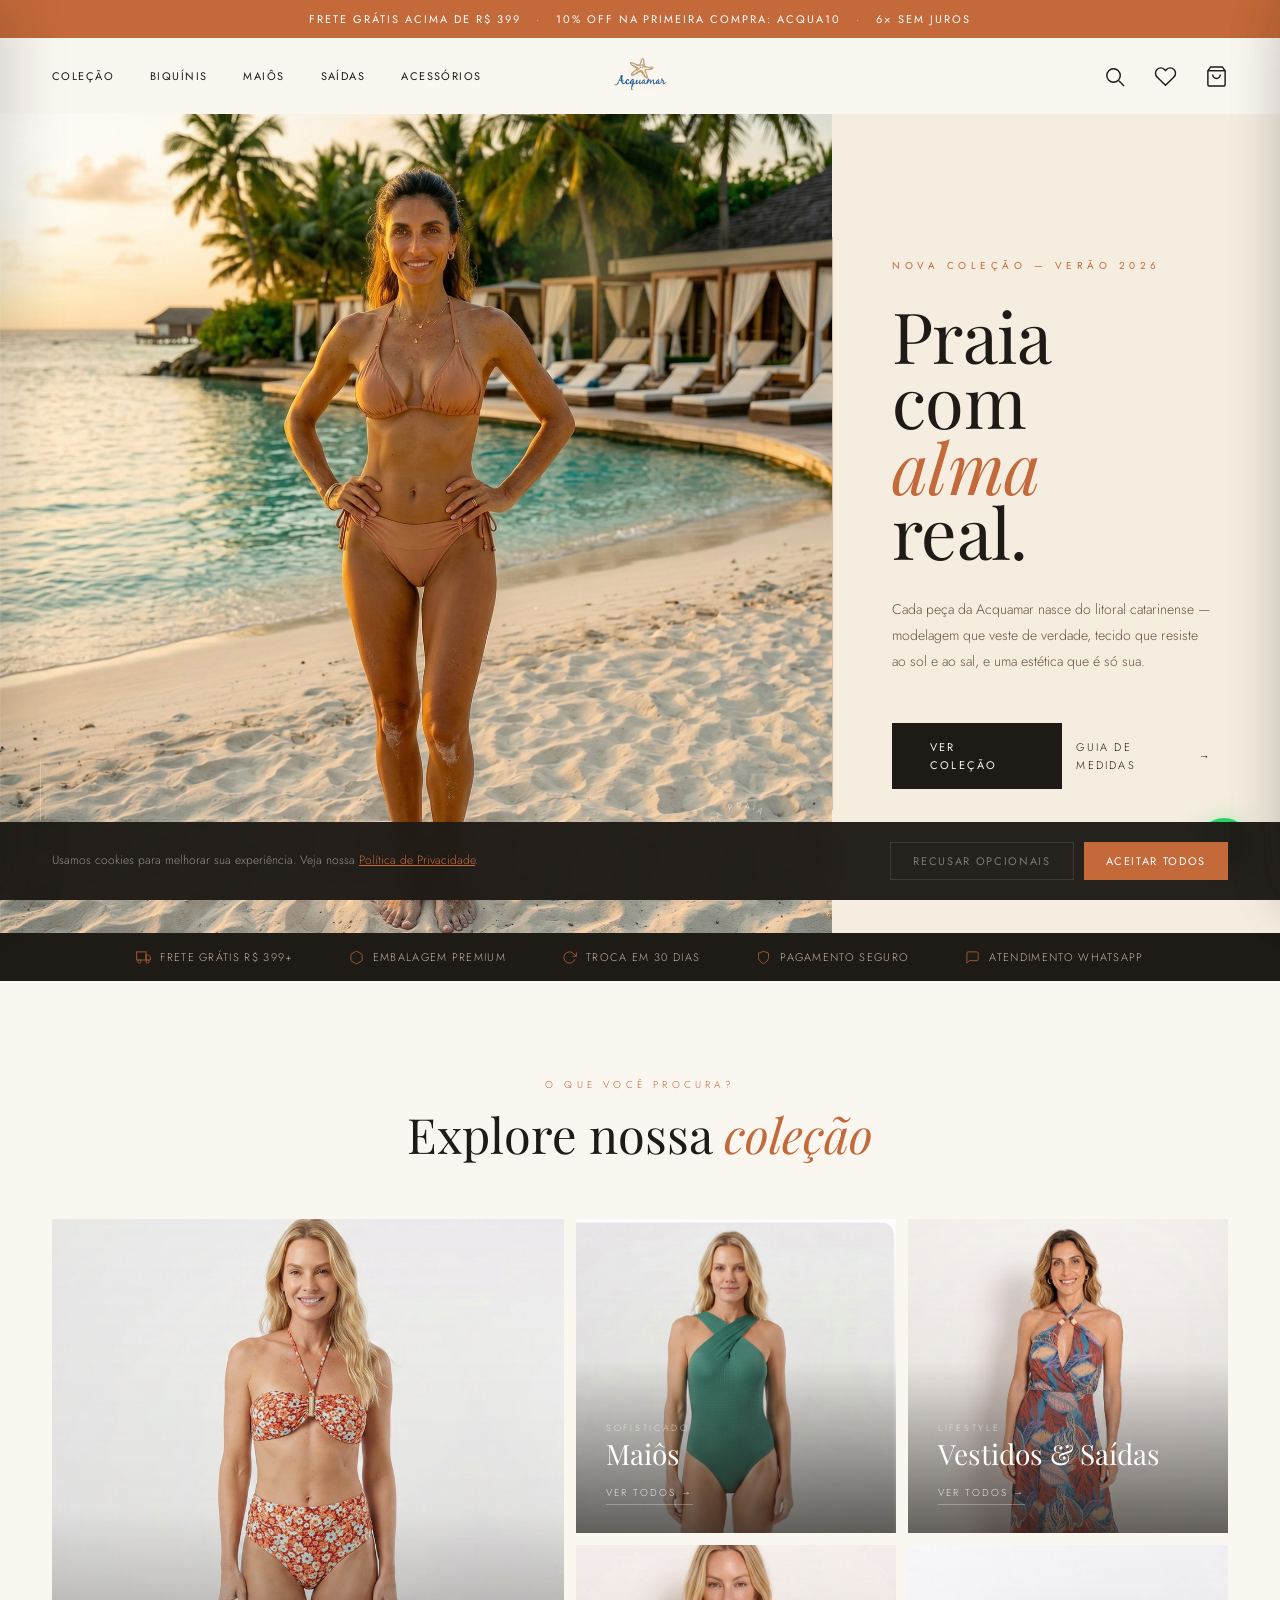
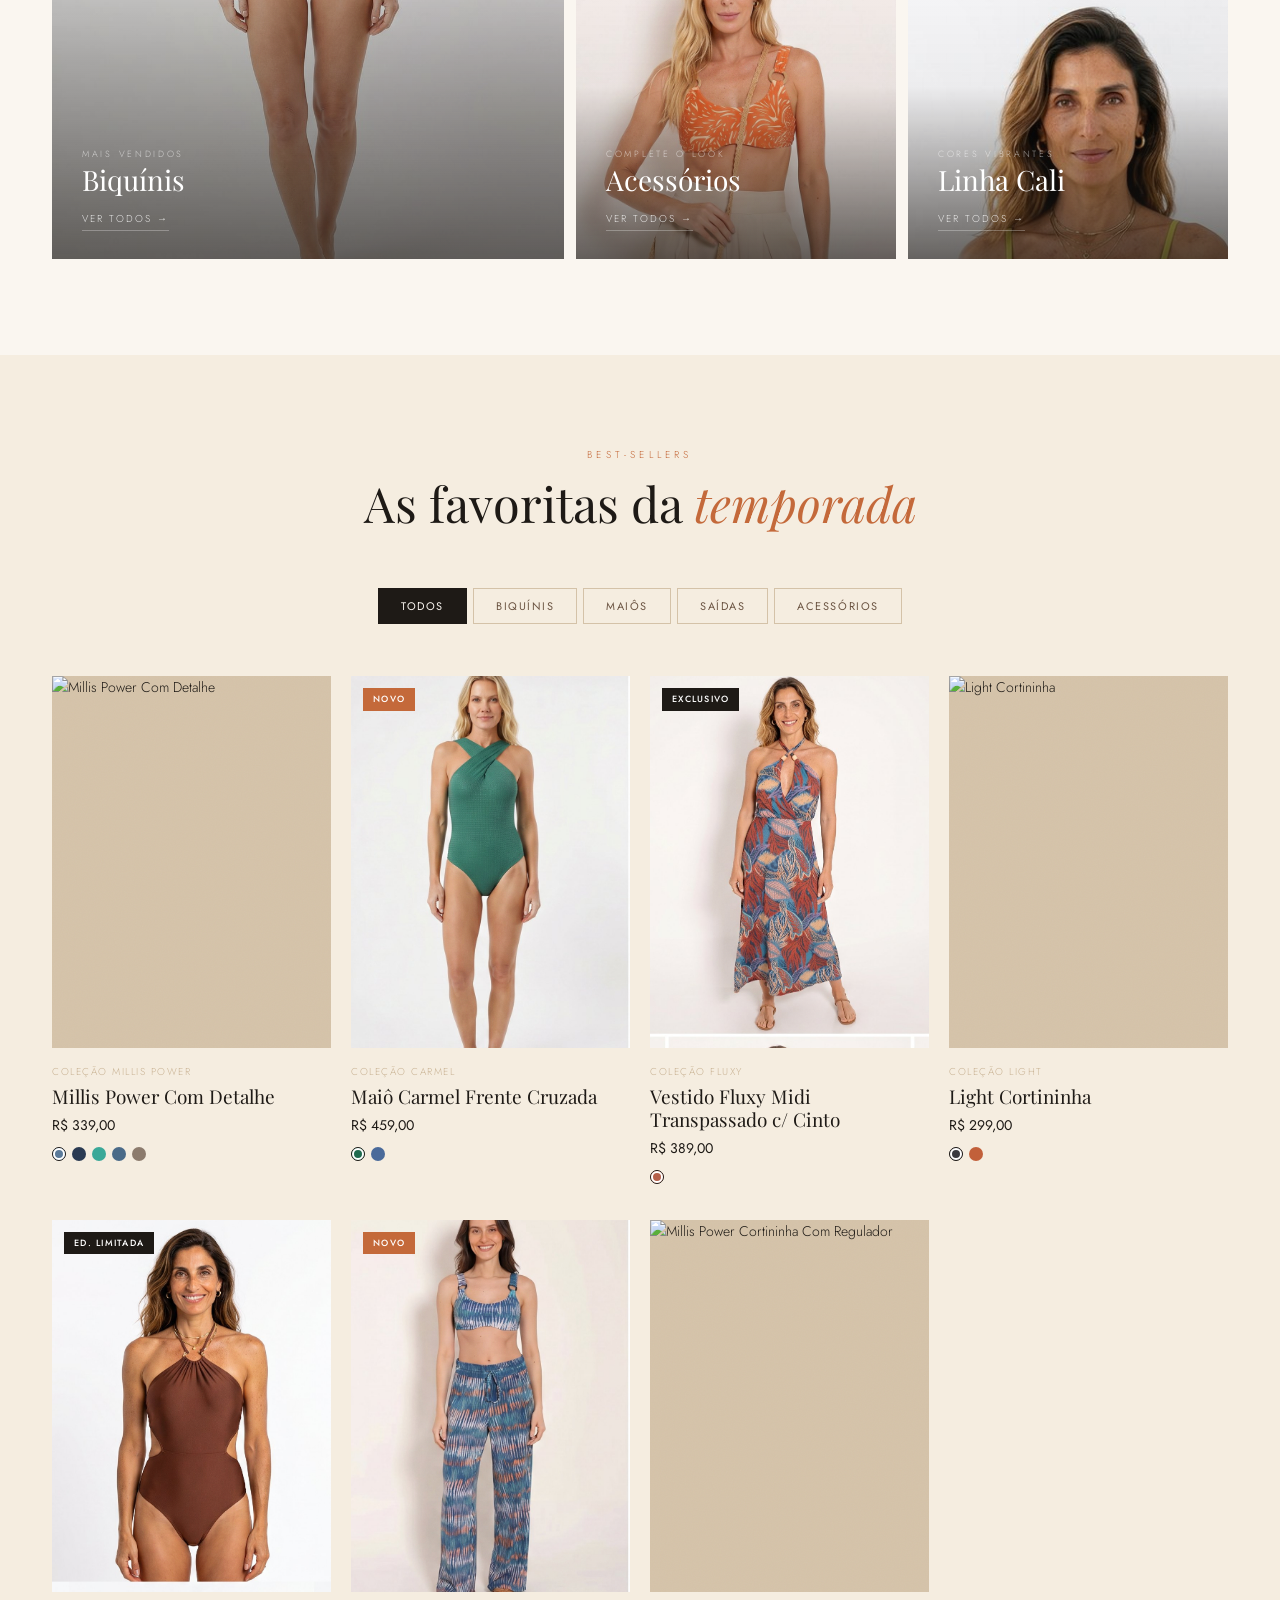
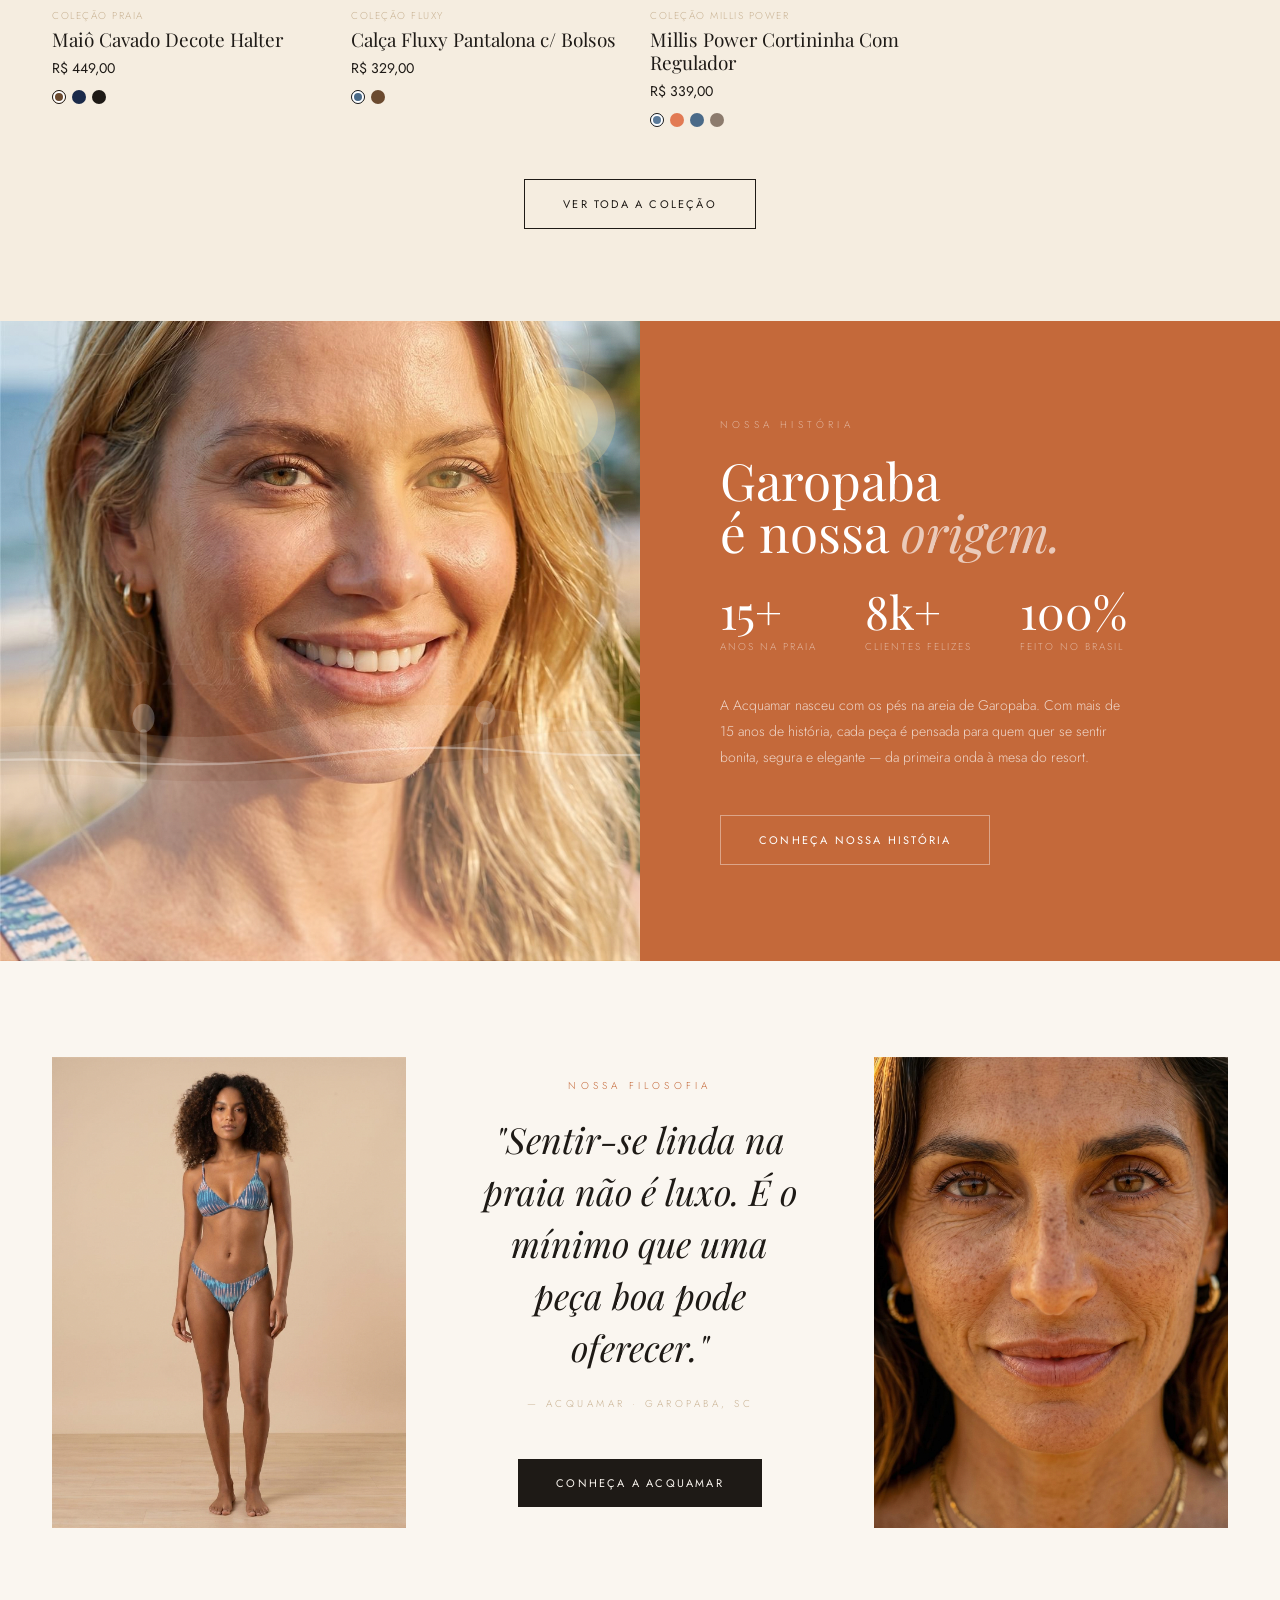
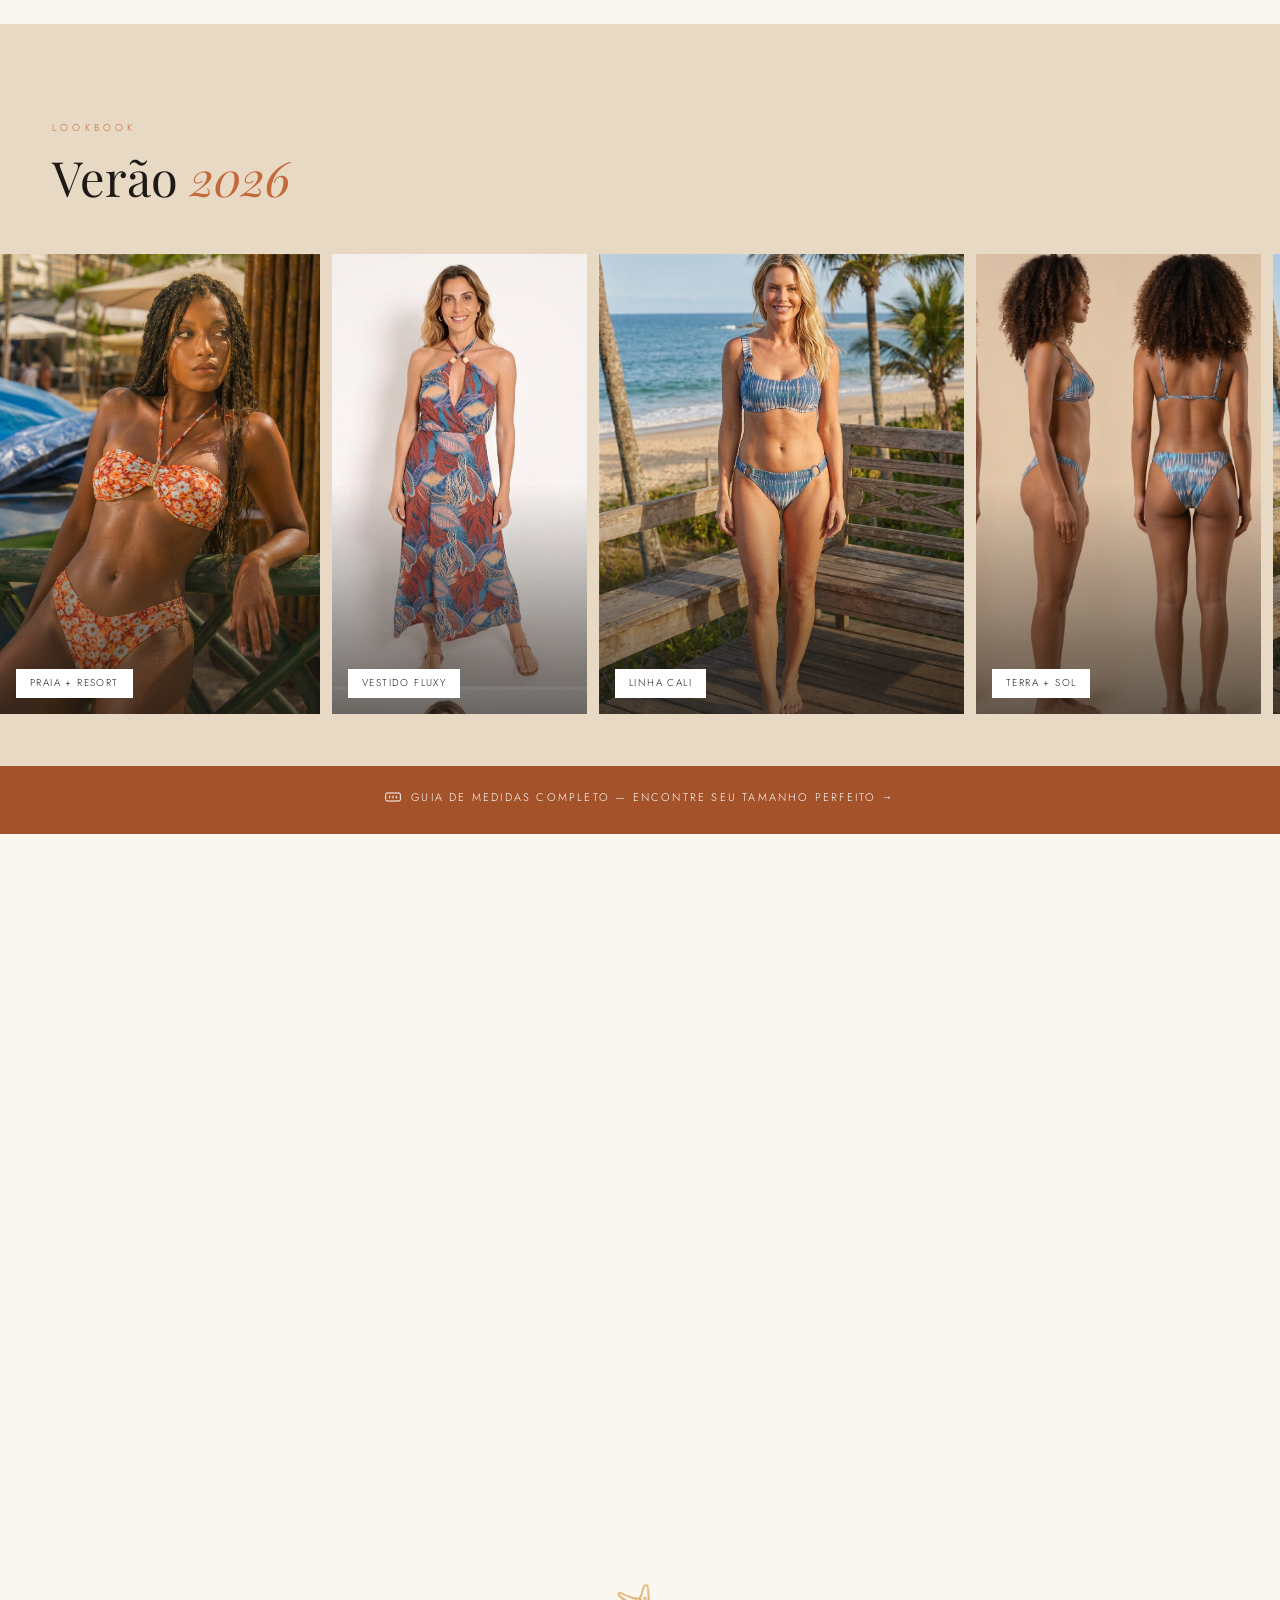
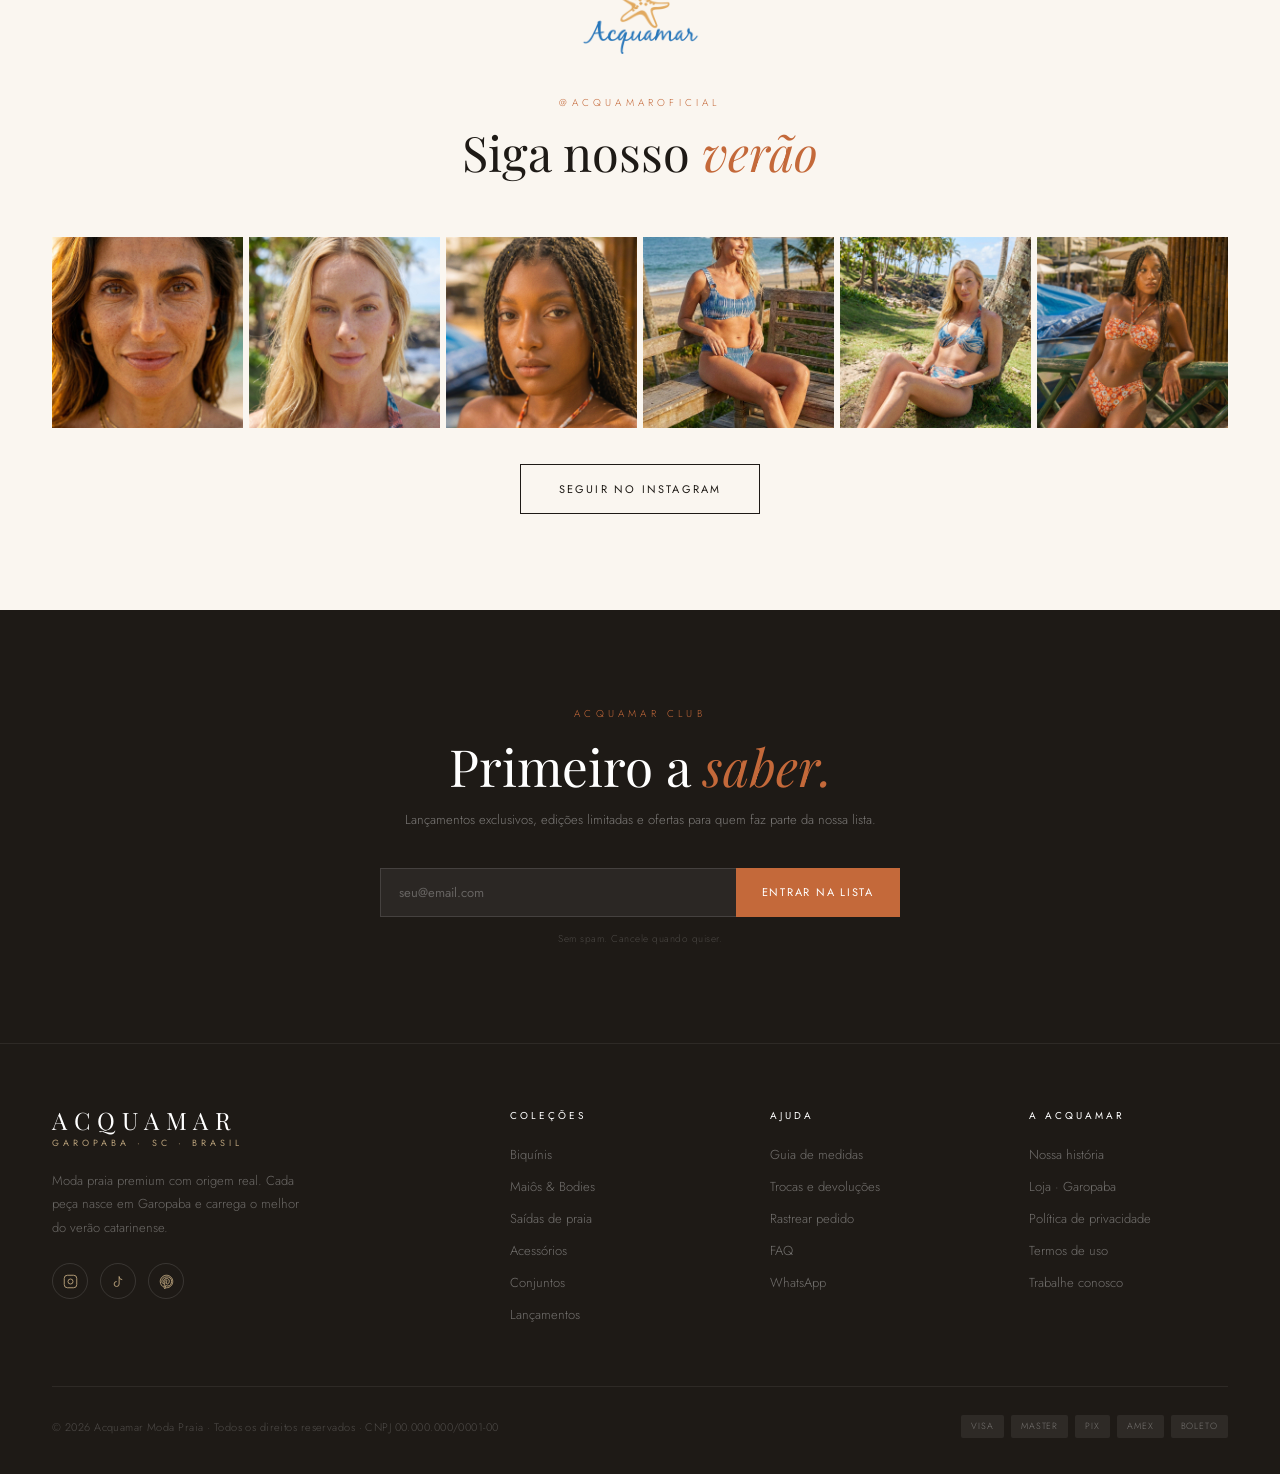
==== commit 428a3dd8: "style: bump store.js script version to v=9 to prevent browser caching" ====
--- a/index.html
+++ b/index.html
@@ -1131,6 +1131,6 @@
     if (activeLink) activeLink.classList.add('active');
   }
 </script>
-<script src="assets/store.js?v=7"></script>
+<script src="assets/store.js?v=9"></script>
 </body>
 </html>
